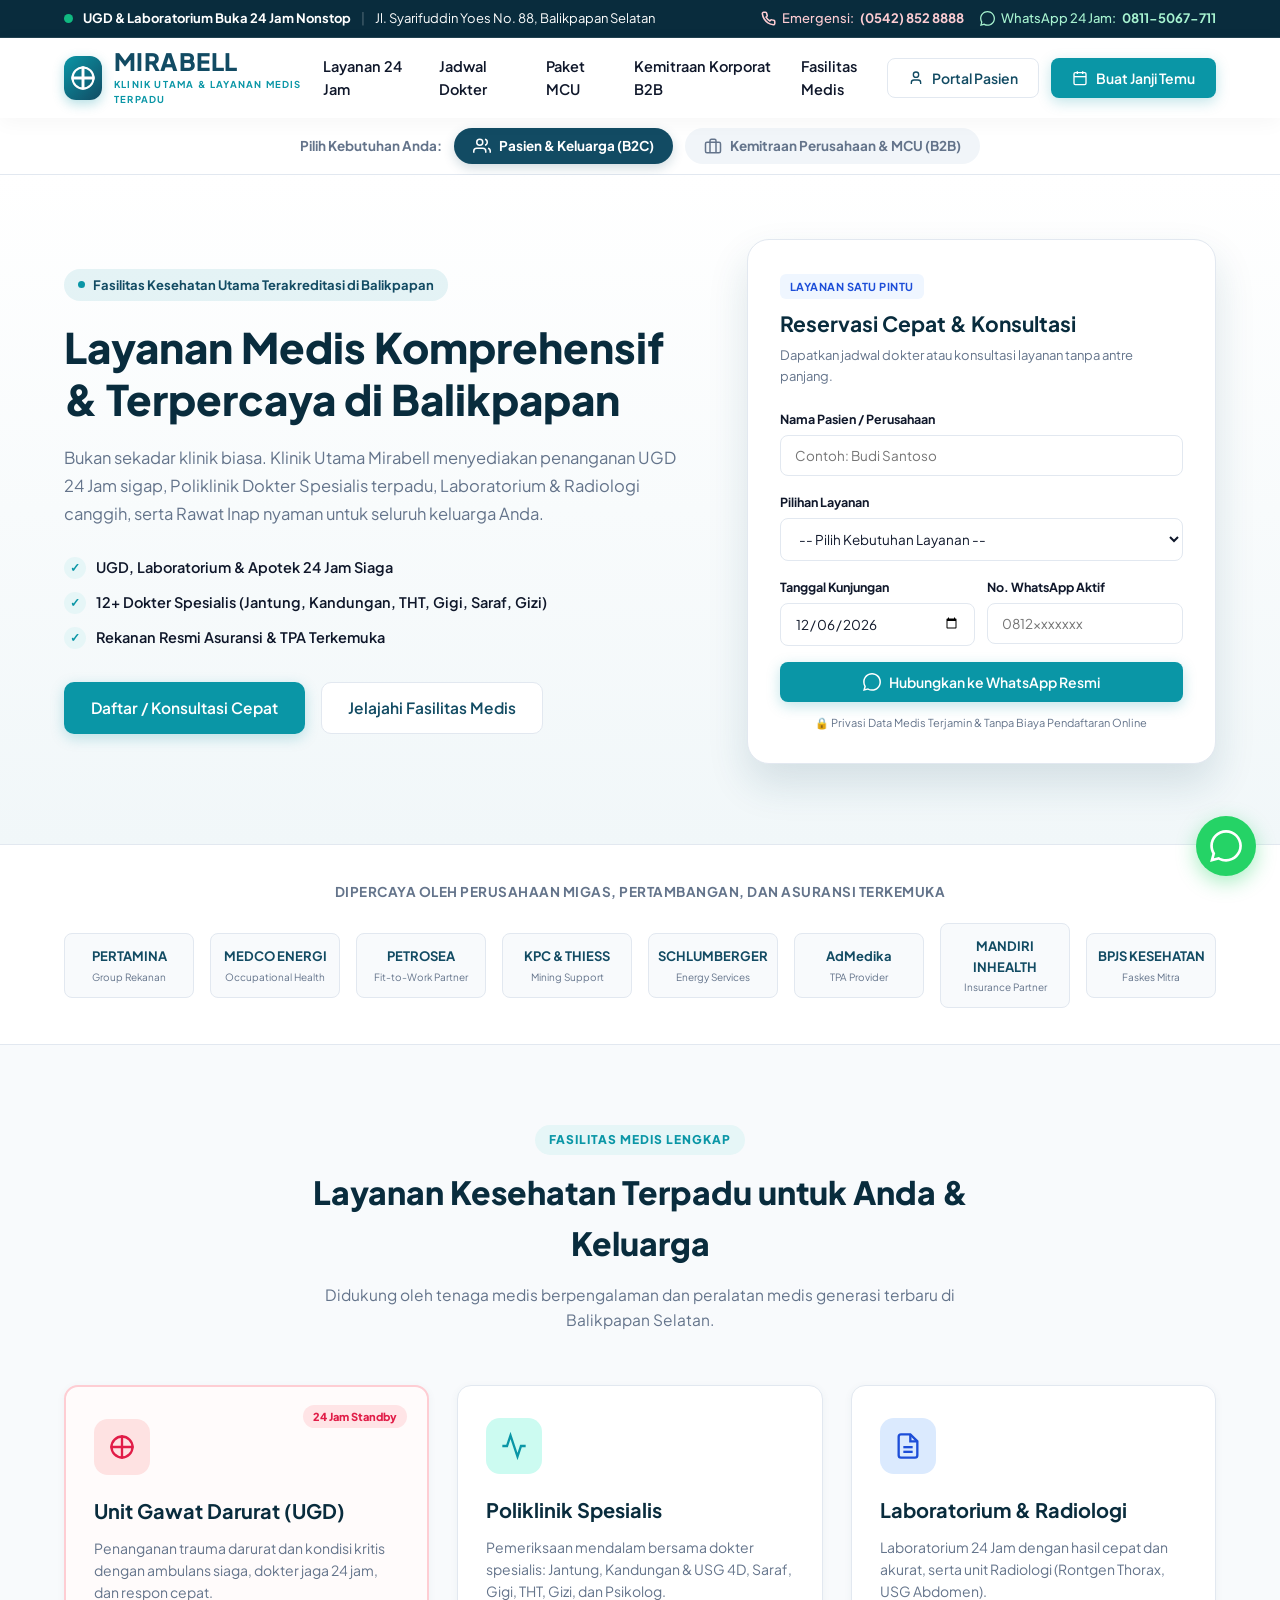
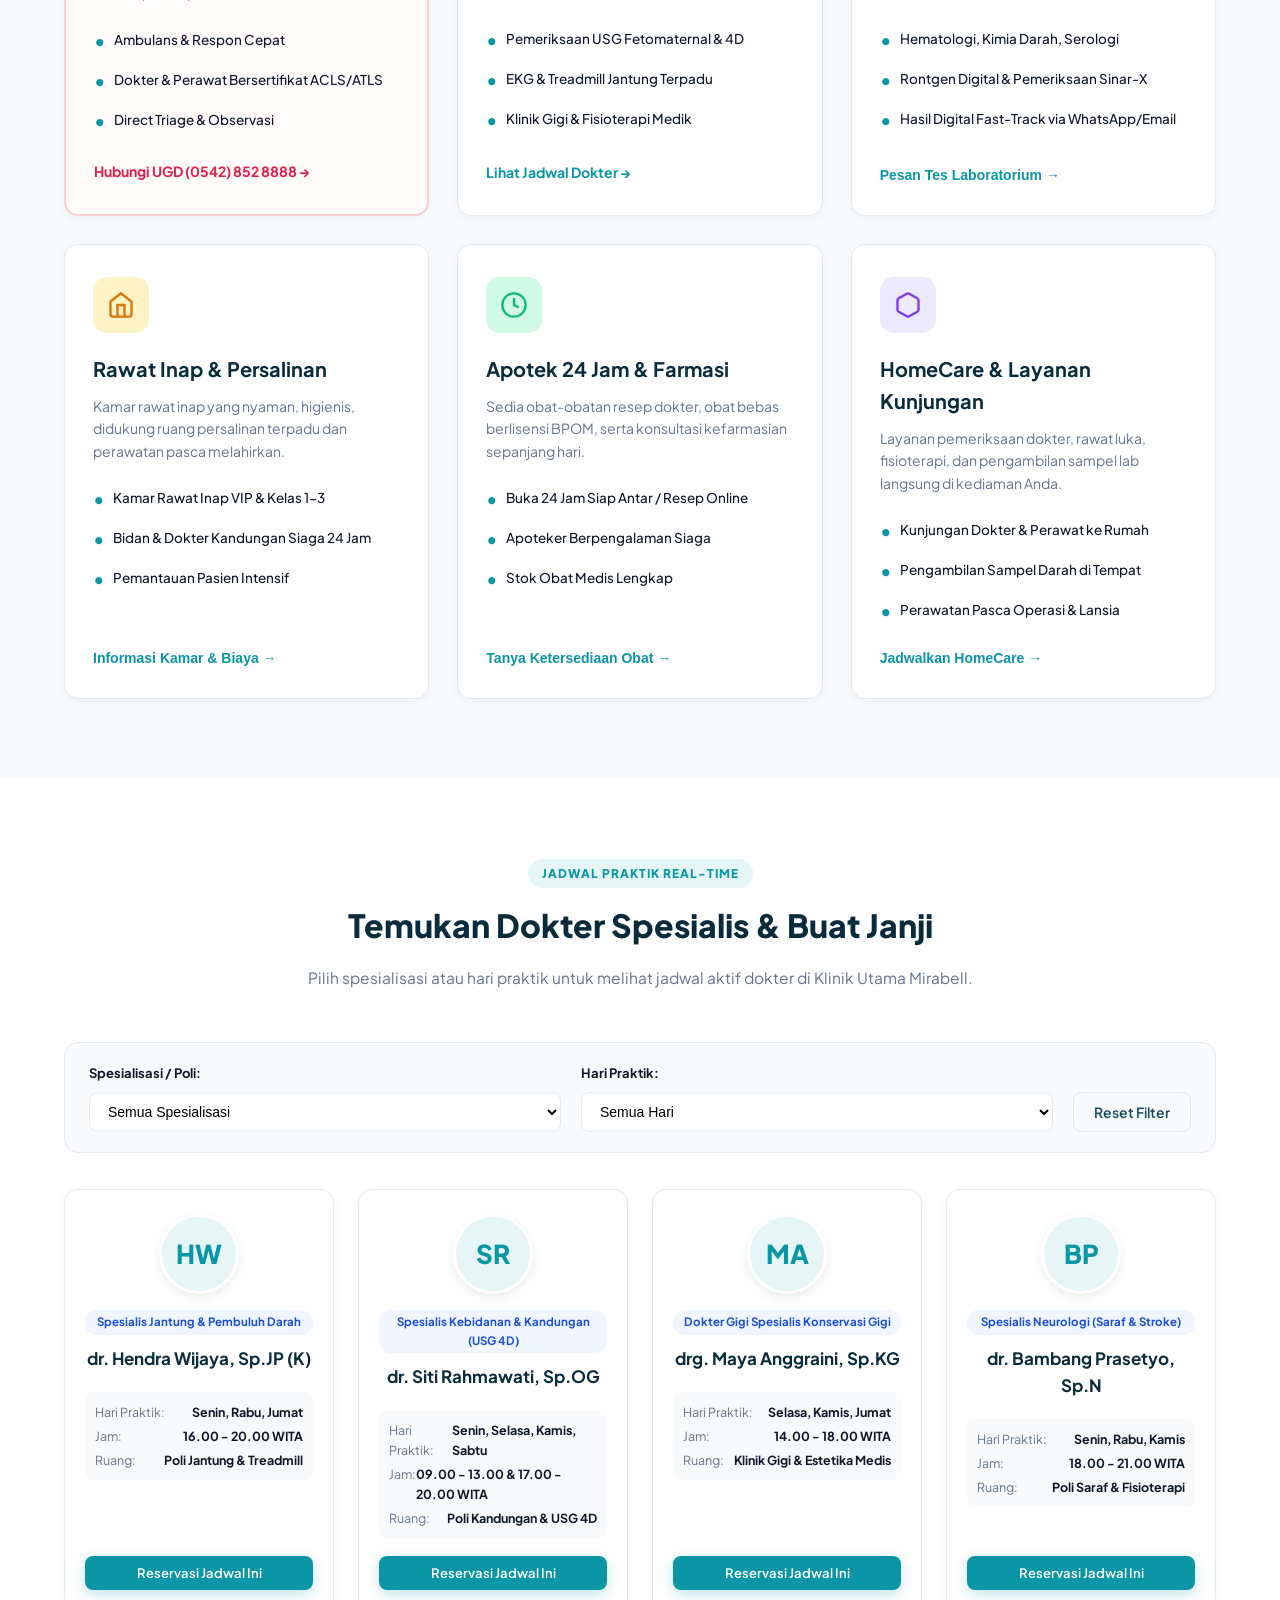
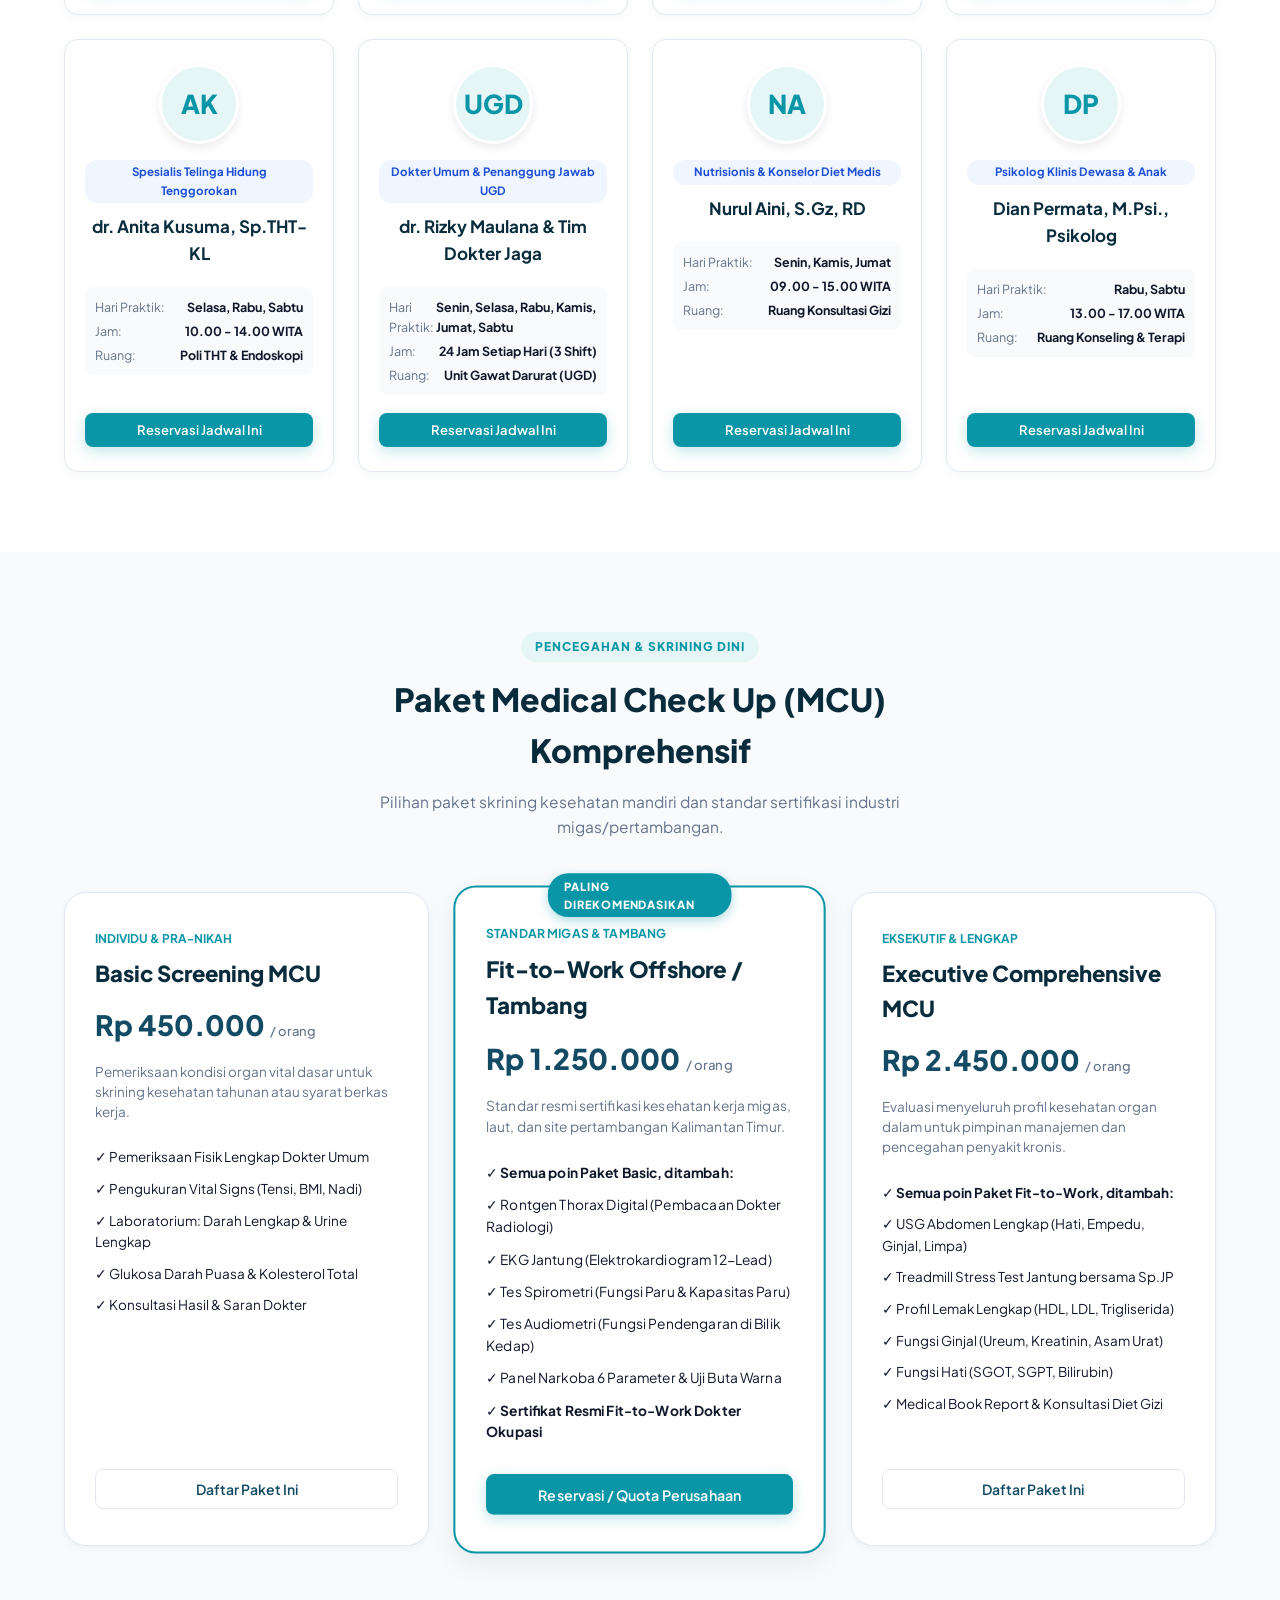
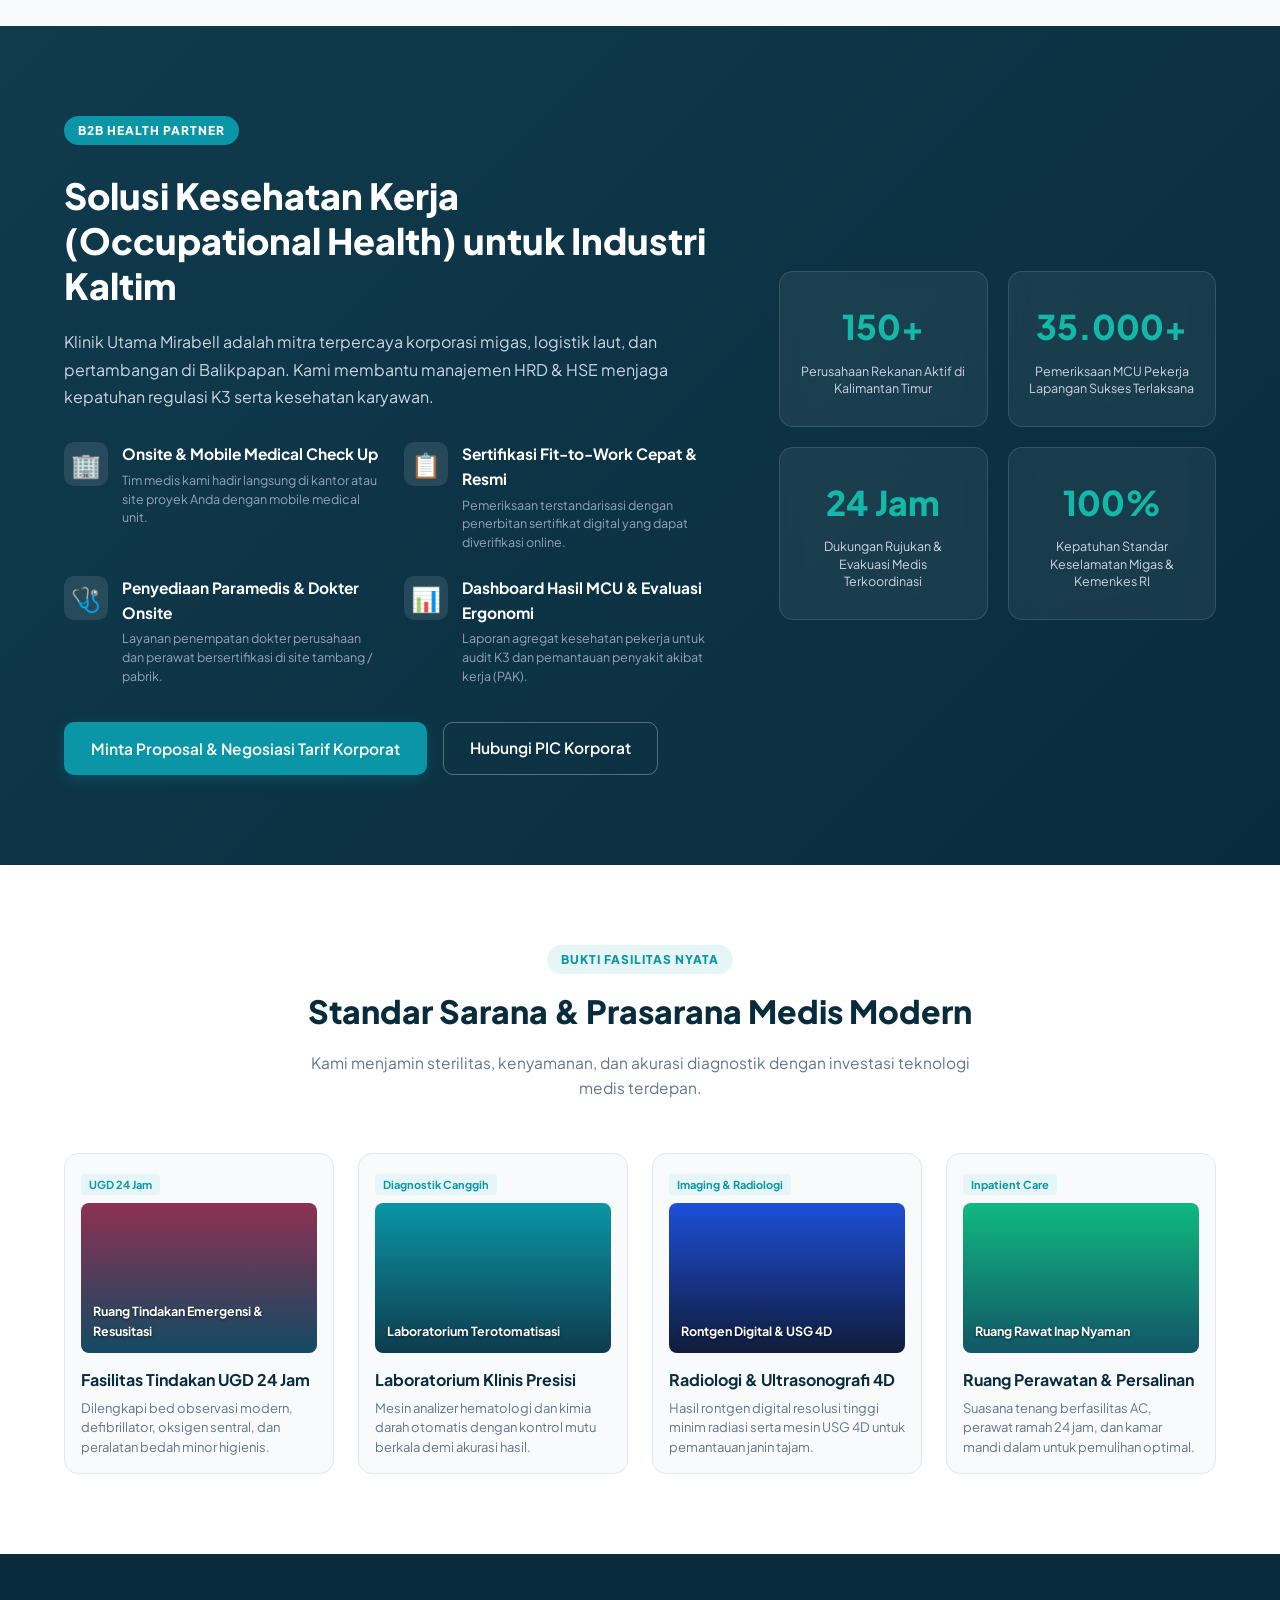
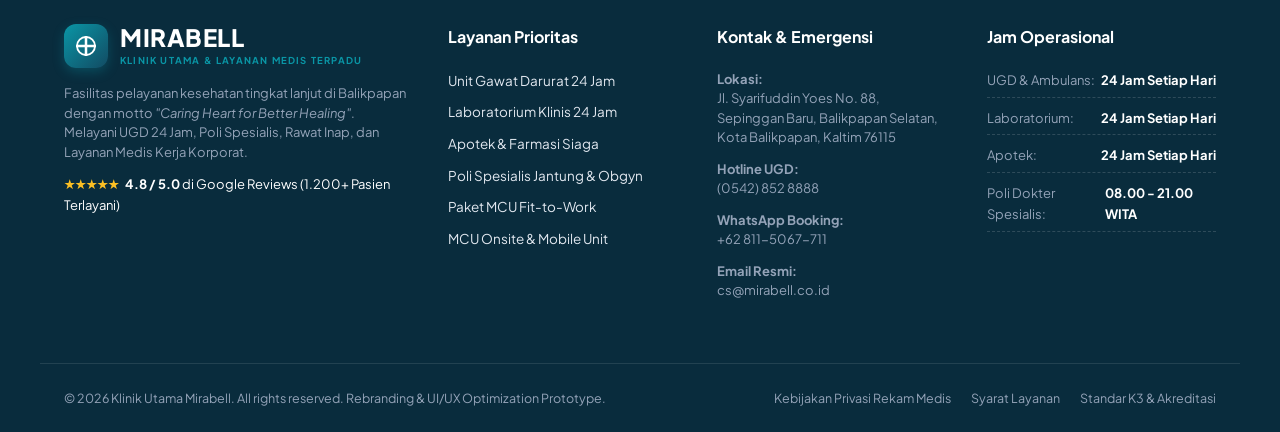
==== index.html @ 6bf467ac "feat: initial release of Klinik Utama Mirabell luxury healthcare rebranding & WordPress Kadence chil" ====
<!DOCTYPE html>
<html lang="id">
<head>
  <meta charset="UTF-8">
  <meta name="viewport" content="width=device-width, initial-scale=1.0">
  <title>Klinik Utama Mirabell | Layanan Medis Terpadu & UGD 24 Jam Balikpapan</title>
  <meta name="description" content="Klinik Utama Mirabell Balikpapan: Layanan medis komprehensif, UGD 24 Jam, Poli Spesialis, Laboratorium, Radiologi, dan Kemitraan MCU Perusahaan Migas & Tambang Kaltim.">
  <meta name="keywords" content="klinik balikpapan, klinik utama mirabell, UGD 24 jam balikpapan, MCU karyawan balikpapan, dokter spesialis balikpapan, fit to work migas tambang">

  <!-- Schema.org Structured Data for Local Medical Clinic SEO -->
  <script type="application/ld+json">
  {
    "@context": "https://schema.org",
    "@type": "MedicalClinic",
    "name": "Klinik Utama Mirabell",
    "image": "https://mirabell.co.id/berkas/logo4.png",
    "telephone": "+625428528888",
    "url": "https://mirabell.co.id",
    "address": {
      "@type": "PostalAddress",
      "streetAddress": "Jl. Syarifuddin Yoes No. 88, Sepinggan Baru",
      "addressLocality": "Balikpapan",
      "addressRegion": "Kalimantan Timur",
      "postalCode": "76115",
      "addressCountry": "ID"
    },
    "geo": {
      "@type": "GeoCoordinates",
      "latitude": "-1.2378",
      "longitude": "116.8942"
    },
    "openingHoursSpecification": {
      "@type": "OpeningHoursSpecification",
      "dayOfWeek": [
        "Monday", "Tuesday", "Wednesday", "Thursday", "Friday", "Saturday", "Sunday"
      ],
      "opens": "00:00",
      "closes": "23:59"
    },
    "medicalSpecialty": [
      "EmergencyMedicalService", "Cardiovascular", "ObstetricsAndGynecology",
      "Dentistry", "OccupationalMedicine", "Radiology", "Pathology"
    ]
  }
  </script>

  <!-- Google Fonts: Plus Jakarta Sans -->
  <link rel="preconnect" href="https://fonts.googleapis.com">
  <link rel="preconnect" href="https://fonts.gstatic.com" crossorigin>
  <link href="https://fonts.googleapis.com/css2?family=Plus+Jakarta+Sans:wght@400;500;600;700;800&display=swap" rel="stylesheet">
  
  <link rel="stylesheet" href="style.css">
</head>
<body>

  <!-- 1. TOP EMERGENCY BAR -->
  <aside class="emergency-bar">
    <div class="container emergency-bar-inner">
      <div class="emergency-left">
        <span class="live-pulse"></span>
        <strong>UGD & Laboratorium Buka 24 Jam Nonstop</strong>
        <span class="divider">|</span>
        <span>Jl. Syarifuddin Yoes No. 88, Balikpapan Selatan</span>
      </div>
      <div class="emergency-right">
        <a href="tel:05428528888" class="emergency-call">
          <svg width="15" height="15" viewBox="0 0 24 24" fill="none" stroke="currentColor" stroke-width="2.5"><path d="M22 16.92v3a2 2 0 0 1-2.18 2 19.79 19.79 0 0 1-8.63-3.07 19.5 19.5 0 0 1-6-6 19.79 19.79 0 0 1-3.07-8.67A2 2 0 0 1 4.11 2h3a2 2 0 0 1 2 1.72 12.84 12.84 0 0 0 .7 2.81 2 2 0 0 1-.45 2.11L8.09 9.91a16 16 0 0 0 6 6l1.27-1.27a2 2 0 0 1 2.11-.45 12.84 12.84 0 0 0 2.81.7A2 2 0 0 1 22 16.92z"/></svg>
          Emergensi: <strong>(0542) 852 8888</strong>
        </a>
        <a href="https://api.whatsapp.com/send?phone=628115067711&text=Halo%20Klinik%20Utama%20Mirabell,%20saya%20membutuhkan%20informasi%20layanan%20darurat/medis." target="_blank" class="emergency-wa">
          <svg width="15" height="15" viewBox="0 0 24 24" fill="currentColor"><path d="M.057 24l1.687-6.163c-1.041-1.804-1.588-3.849-1.587-5.946.003-6.556 5.338-11.891 11.893-11.891 3.181.001 6.167 1.24 8.413 3.488 2.245 2.248 3.481 5.236 3.48 8.414-.003 6.557-5.338 11.892-11.893 11.892-1.99-.001-3.951-.5-5.688-1.448l-6.305 1.654zm6.597-3.807c1.676.995 3.276 1.591 5.392 1.592 5.448 0 9.886-4.434 9.889-9.885.002-5.462-4.415-9.89-9.881-9.892-5.452 0-9.887 4.434-9.889 9.884-.001 2.225.651 3.891 1.746 5.634l-.999 3.648 3.742-.981z"/></svg>
          WhatsApp 24 Jam: <strong>0811-5067-711</strong>
        </a>
      </div>
    </div>
  </aside>

  <!-- 2. MAIN HEADER & NAVBAR -->
  <header class="main-header">
    <div class="container header-inner">
      <a href="#" class="brand-logo">
        <div class="logo-symbol">
          <svg width="28" height="28" viewBox="0 0 24 24" fill="none" stroke="#FFFFFF" stroke-width="2.5"><path d="M12 2v20M2 12h20"/><circle cx="12" cy="12" r="9" stroke="#FFFFFF" stroke-width="1.8"/></svg>
        </div>
        <div class="logo-text">
          <span class="brand-name">MIRABELL</span>
          <span class="brand-category">KLINIK UTAMA & LAYANAN MEDIS TERPADU</span>
        </div>
      </a>

      <nav class="nav-links">
        <a href="#layanan" class="nav-item">Layanan 24 Jam</a>
        <a href="#dokter" class="nav-item">Jadwal Dokter</a>
        <a href="#mcu" class="nav-item">Paket MCU</a>
        <a href="#korporat" class="nav-item">Kemitraan Korporat B2B</a>
        <a href="#fasilitas" class="nav-item">Fasilitas Medis</a>
      </nav>

      <div class="header-cta">
        <button class="btn btn-outline" onclick="openBookingModal('Portal Pasien & Hasil Lab')">
          <svg width="16" height="16" viewBox="0 0 24 24" fill="none" stroke="currentColor" stroke-width="2"><path d="M19 21v-2a4 4 0 0 0-4-4H9a4 4 0 0 0-4 4v2"/><circle cx="12" cy="7" r="4"/></svg>
          Portal Pasien
        </button>
        <button class="btn btn-primary" onclick="openBookingModal('Pendaftaran Janji Temu')">
          <svg width="16" height="16" viewBox="0 0 24 24" fill="none" stroke="currentColor" stroke-width="2"><rect x="3" y="4" width="18" height="18" rx="2" ry="2"/><line x1="16" y1="2" x2="16" y2="6"/><line x1="8" y1="2" x2="8" y2="6"/><line x1="3" y1="10" x2="21" y2="10"/></svg>
          Buat Janji Temu
        </button>
      </div>
    </div>
  </header>

  <!-- 3. DUAL-AUDIENCE SWITCHER BANNER -->
  <div class="audience-toggle-bar">
    <div class="container">
      <div class="toggle-container">
        <span class="toggle-label">Pilih Kebutuhan Anda:</span>
        <button id="btnTabB2C" class="toggle-btn active" onclick="switchAudience('b2c')">
          <svg width="18" height="18" viewBox="0 0 24 24" fill="none" stroke="currentColor" stroke-width="2"><path d="M17 21v-2a4 4 0 0 0-4-4H5a4 4 0 0 0-4 4v2"/><circle cx="9" cy="7" r="4"/><path d="M23 21v-2a4 4 0 0 0-3-3.87"/><path d="M16 3.13a4 4 0 0 1 0 7.75"/></svg>
          Pasien & Keluarga (B2C)
        </button>
        <button id="btnTabB2B" class="toggle-btn" onclick="switchAudience('b2b')">
          <svg width="18" height="18" viewBox="0 0 24 24" fill="none" stroke="currentColor" stroke-width="2"><rect x="2" y="7" width="20" height="14" rx="2" ry="2"/><path d="M16 21V5a2 2 0 0 0-2-2h-4a2 2 0 0 0-2 2v16"/></svg>
          Kemitraan Perusahaan & MCU (B2B)
        </button>
      </div>
    </div>
  </div>

  <!-- 4. HERO SECTION WITH EMBEDDED QUICK WIZARD -->
  <section class="hero-section">
    <div class="container hero-grid">
      
      <!-- Left: Value Proposition -->
      <div class="hero-content">
        <div id="heroBadge" class="hero-badge">
          <span class="badge-dot"></span> Fasilitas Kesehatan Utama Terakreditasi di Balikpapan
        </div>
        
        <h1 id="heroTitle">
          Layanan Medis Komprehensif & Terpercaya di Balikpapan
        </h1>
        
        <p id="heroSubtitle" class="hero-desc">
          Bukan sekadar klinik biasa. Klinik Utama Mirabell menyediakan penanganan UGD 24 Jam sigap, Poliklinik Dokter Spesialis terpadu, Laboratorium & Radiologi canggih, serta Rawat Inap nyaman untuk seluruh keluarga Anda.
        </p>

        <div id="heroKeyPoints" class="hero-key-points">
          <div class="key-point-item">
            <span class="check-icon">✓</span>
            <span>UGD, Laboratorium & Apotek 24 Jam Siaga</span>
          </div>
          <div class="key-point-item">
            <span class="check-icon">✓</span>
            <span>12+ Dokter Spesialis (Jantung, Kandungan, THT, Gigi, Saraf, Gizi)</span>
          </div>
          <div class="key-point-item">
            <span class="check-icon">✓</span>
            <span>Rekanan Resmi Asuransi & TPA Terkemuka</span>
          </div>
        </div>

        <div class="hero-actions">
          <button class="btn btn-primary btn-lg" onclick="openBookingModal('Jadwal Konsultasi Cepat')">
            Daftar / Konsultasi Cepat
          </button>
          <a href="#layanan" class="btn btn-secondary btn-lg">
            Jelajahi Fasilitas Medis
          </a>
        </div>
      </div>

      <!-- Right: Fast Booking & Triage Wizard -->
      <div class="hero-card">
        <div class="card-header">
          <div class="card-tag">Layanan Satu Pintu</div>
          <h3>Reservasi Cepat & Konsultasi</h3>
          <p>Dapatkan jadwal dokter atau konsultasi layanan tanpa antre panjang.</p>
        </div>

        <form id="quickBookingForm" class="card-form" onsubmit="handleQuickBooking(event)">
          <div class="form-group">
            <label>Nama Pasien / Perusahaan</label>
            <input type="text" id="qbName" placeholder="Contoh: Budi Santoso" required>
          </div>

          <div class="form-group">
            <label>Pilihan Layanan</label>
            <select id="qbService" required>
              <option value="">-- Pilih Kebutuhan Layanan --</option>
              <option value="UGD 24 Jam (Darurat Medis)">UGD 24 Jam (Darurat Medis)</option>
              <option value="Konsultasi Dokter Spesialis">Konsultasi Dokter Spesialis</option>
              <option value="Medical Check Up (MCU) Individu">Medical Check Up (MCU) Individu</option>
              <option value="MCU Korporat / Kemitraan Perusahaan">MCU Korporat / Kemitraan Perusahaan (B2B)</option>
              <option value="Laboratorium & Radiologi (USG/Rontgen)">Laboratorium & Radiologi (USG/Rontgen)</option>
              <option value="Rawat Inap / Persalinan">Rawat Inap / Persalinan</option>
            </select>
          </div>

          <div class="form-row">
            <div class="form-group">
              <label>Tanggal Kunjungan</label>
              <input type="date" id="qbDate" required>
            </div>
            <div class="form-group">
              <label>No. WhatsApp Aktif</label>
              <input type="tel" id="qbPhone" placeholder="0812xxxxxxx" required>
            </div>
          </div>

          <button type="submit" class="btn btn-primary btn-block">
            <svg width="18" height="18" viewBox="0 0 24 24" fill="currentColor"><path d="M.057 24l1.687-6.163c-1.041-1.804-1.588-3.849-1.587-5.946.003-6.556 5.338-11.891 11.893-11.891 3.181.001 6.167 1.24 8.413 3.488 2.245 2.248 3.481 5.236 3.48 8.414-.003 6.557-5.338 11.892-11.893 11.892-1.99-.001-3.951-.5-5.688-1.448l-6.305 1.654zm6.597-3.807c1.676.995 3.276 1.591 5.392 1.592 5.448 0 9.886-4.434 9.889-9.885.002-5.462-4.415-9.89-9.881-9.892-5.452 0-9.887 4.434-9.889 9.884-.001 2.225.651 3.891 1.746 5.634l-.999 3.648 3.742-.981z"/></svg>
            Hubungkan ke WhatsApp Resmi
          </button>
          <span class="guarantee-text">🔒 Privasi Data Medis Terjamin & Tanpa Biaya Pendaftaran Online</span>
        </form>
      </div>

    </div>
  </section>

  <!-- 5. SOCIAL PROOF & PARTNERSHIP BADGES -->
  <section class="trust-bar-section">
    <div class="container">
      <div class="trust-header">
        <p class="trust-subtitle">Dipercaya oleh Perusahaan Migas, Pertambangan, dan Asuransi Terkemuka</p>
      </div>
      <div class="partner-grid">
        <div class="partner-card"><strong>PERTAMINA</strong><span>Group Rekanan</span></div>
        <div class="partner-card"><strong>MEDCO ENERGI</strong><span>Occupational Health</span></div>
        <div class="partner-card"><strong>PETROSEA</strong><span>Fit-to-Work Partner</span></div>
        <div class="partner-card"><strong>KPC & THIESS</strong><span>Mining Support</span></div>
        <div class="partner-card"><strong>SCHLUMBERGER</strong><span>Energy Services</span></div>
        <div class="partner-card"><strong>AdMedika</strong><span>TPA Provider</span></div>
        <div class="partner-card"><strong>MANDIRI INHEALTH</strong><span>Insurance Partner</span></div>
        <div class="partner-card"><strong>BPJS KESEHATAN</strong><span>Faskes Mitra</span></div>
      </div>
    </div>
  </section>

  <!-- 6. LAYANAN MEDIS UNGGULAN (24 JAM & SPESIALIS) -->
  <section id="layanan" class="services-section">
    <div class="container">
      <div class="section-title-wrap">
        <div class="section-tag">Fasilitas Medis Lengkap</div>
        <h2>Layanan Kesehatan Terpadu untuk Anda & Keluarga</h2>
        <p>Didukung oleh tenaga medis berpengalaman dan peralatan medis generasi terbaru di Balikpapan Selatan.</p>
      </div>

      <div class="services-grid">
        <!-- Service 1 -->
        <div class="service-card highlight-card">
          <div class="service-badge-top">24 Jam Standby</div>
          <div class="service-icon red-icon">
            <svg width="28" height="28" viewBox="0 0 24 24" fill="none" stroke="currentColor" stroke-width="2"><path d="M12 2v20M2 12h20"/><circle cx="12" cy="12" r="9"/></svg>
          </div>
          <h3>Unit Gawat Darurat (UGD)</h3>
          <p>Penanganan trauma darurat dan kondisi kritis dengan ambulans siaga, dokter jaga 24 jam, dan respon cepat.</p>
          <ul class="card-features">
            <li>Ambulans & Respon Cepat</li>
            <li>Dokter & Perawat Bersertifikat ACLS/ATLS</li>
            <li>Direct Triage & Observasi</li>
          </ul>
          <a href="tel:05428528888" class="card-link emergency-link">Hubungi UGD (0542) 852 8888 →</a>
        </div>

        <!-- Service 2 -->
        <div class="service-card">
          <div class="service-icon teal-icon">
            <svg width="28" height="28" viewBox="0 0 24 24" fill="none" stroke="currentColor" stroke-width="2"><path d="M22 12h-4l-3 9L9 3l-3 9H2"/></svg>
          </div>
          <h3>Poliklinik Spesialis</h3>
          <p>Pemeriksaan mendalam bersama dokter spesialis: Jantung, Kandungan & USG 4D, Saraf, Gigi, THT, Gizi, dan Psikolog.</p>
          <ul class="card-features">
            <li>Pemeriksaan USG Fetomaternal & 4D</li>
            <li>EKG & Treadmill Jantung Terpadu</li>
            <li>Klinik Gigi & Fisioterapi Medik</li>
          </ul>
          <a href="#dokter" class="card-link">Lihat Jadwal Dokter →</a>
        </div>

        <!-- Service 3 -->
        <div class="service-card">
          <div class="service-icon blue-icon">
            <svg width="28" height="28" viewBox="0 0 24 24" fill="none" stroke="currentColor" stroke-width="2"><path d="M14 2H6a2 2 0 0 0-2 2v16a2 2 0 0 0 2 2h12a2 2 0 0 0 2-2V8z"/><polyline points="14 2 14 8 20 8"/><line x1="16" y1="13" x2="8" y2="13"/><line x1="16" y1="17" x2="8" y2="17"/></svg>
          </div>
          <h3>Laboratorium & Radiologi</h3>
          <p>Laboratorium 24 Jam dengan hasil cepat dan akurat, serta unit Radiologi (Rontgen Thorax, USG Abdomen).</p>
          <ul class="card-features">
            <li>Hematologi, Kimia Darah, Serologi</li>
            <li>Rontgen Digital & Pemeriksaan Sinar-X</li>
            <li>Hasil Digital Fast-Track via WhatsApp/Email</li>
          </ul>
          <button class="card-link" onclick="openBookingModal('Pemeriksaan Laboratorium')">Pesan Tes Laboratorium →</button>
        </div>

        <!-- Service 4 -->
        <div class="service-card">
          <div class="service-icon amber-icon">
            <svg width="28" height="28" viewBox="0 0 24 24" fill="none" stroke="currentColor" stroke-width="2"><path d="M3 9l9-7 9 7v11a2 2 0 0 1-2 2H5a2 2 0 0 1-2-2z"/><polyline points="9 22 9 12 15 12 15 22"/></svg>
          </div>
          <h3>Rawat Inap & Persalinan</h3>
          <p>Kamar rawat inap yang nyaman, higienis, didukung ruang persalinan terpadu dan perawatan pasca melahirkan.</p>
          <ul class="card-features">
            <li>Kamar Rawat Inap VIP & Kelas 1-3</li>
            <li>Bidan & Dokter Kandungan Siaga 24 Jam</li>
            <li>Pemantauan Pasien Intensif</li>
          </ul>
          <button class="card-link" onclick="openBookingModal('Informasi Rawat Inap/Persalinan')">Informasi Kamar & Biaya →</button>
        </div>

        <!-- Service 5 -->
        <div class="service-card">
          <div class="service-icon green-icon">
            <svg width="28" height="28" viewBox="0 0 24 24" fill="none" stroke="currentColor" stroke-width="2"><circle cx="12" cy="12" r="10"/><polyline points="12 6 12 12 16 14"/></svg>
          </div>
          <h3>Apotek 24 Jam & Farmasi</h3>
          <p>Sedia obat-obatan resep dokter, obat bebas berlisensi BPOM, serta konsultasi kefarmasian sepanjang hari.</p>
          <ul class="card-features">
            <li>Buka 24 Jam Siap Antar / Resep Online</li>
            <li>Apoteker Berpengalaman Siaga</li>
            <li>Stok Obat Medis Lengkap</li>
          </ul>
          <button class="card-link" onclick="openBookingModal('Konsultasi Apotek/Obat')">Tanya Ketersediaan Obat →</button>
        </div>

        <!-- Service 6 -->
        <div class="service-card">
          <div class="service-icon purple-icon">
            <svg width="28" height="28" viewBox="0 0 24 24" fill="none" stroke="currentColor" stroke-width="2"><path d="M21 16V8a2 2 0 0 0-1-1.73l-7-4a2 2 0 0 0-2 0l-7 4A2 2 0 0 0 3 8v8a2 2 0 0 0 1 1.73l7 4a2 2 0 0 0 2 0l7-4A2 2 0 0 0 21 16z"/></svg>
          </div>
          <h3>HomeCare & Layanan Kunjungan</h3>
          <p>Layanan pemeriksaan dokter, rawat luka, fisioterapi, dan pengambilan sampel lab langsung di kediaman Anda.</p>
          <ul class="card-features">
            <li>Kunjungan Dokter & Perawat ke Rumah</li>
            <li>Pengambilan Sampel Darah di Tempat</li>
            <li>Perawatan Pasca Operasi & Lansia</li>
          </ul>
          <button class="card-link" onclick="openBookingModal('Permintaan HomeCare')">Jadwalkan HomeCare →</button>
        </div>
      </div>
    </div>
  </section>

  <!-- 7. INTERACTIVE DOCTOR SCHEDULE FINDER -->
  <section id="dokter" class="doctor-finder-section">
    <div class="container">
      <div class="section-title-wrap">
        <div class="section-tag">Jadwal Praktik Real-Time</div>
        <h2>Temukan Dokter Spesialis & Buat Janji</h2>
        <p>Pilih spesialisasi atau hari praktik untuk melihat jadwal aktif dokter di Klinik Utama Mirabell.</p>
      </div>

      <!-- Filters -->
      <div class="finder-filter-box">
        <div class="filter-group">
          <label>Spesialisasi / Poli:</label>
          <select id="filterSpecialty" onchange="applyDoctorFilter()">
            <option value="ALL">Semua Spesialisasi</option>
            <option value="Kandungan">Spesialis Kebidanan & Kandungan (Sp.OG)</option>
            <option value="Jantung">Spesialis Jantung & Pembuluh Darah (Sp.JP)</option>
            <option value="Gigi">Dokter Gigi & Konservasi Gigi</option>
            <option value="Saraf">Spesialis Saraf (Neurologi)</option>
            <option value="THT">Spesialis THT-KL</option>
            <option value="Umum">Dokter Umum (Siaga 24 Jam)</option>
            <option value="Gizi">Konsultasi Gizi Klinis</option>
            <option value="Psikolog">Psikolog Klinis</option>
          </select>
        </div>

        <div class="filter-group">
          <label>Hari Praktik:</label>
          <select id="filterDay" onchange="applyDoctorFilter()">
            <option value="ALL">Semua Hari</option>
            <option value="Senin">Senin</option>
            <option value="Selasa">Selasa</option>
            <option value="Rabu">Rabu</option>
            <option value="Kamis">Kamis</option>
            <option value="Jumat">Jumat</option>
            <option value="Sabtu">Sabtu</option>
          </select>
        </div>

        <div class="filter-group reset-group">
          <button class="btn btn-outline" onclick="resetDoctorFilter()">Reset Filter</button>
        </div>
      </div>

      <!-- Doctor Cards Container -->
      <div id="doctorCardsList" class="doctor-cards-grid">
        <!-- Rendered by JavaScript -->
      </div>
    </div>
  </section>

  <!-- 8. PAKET MEDICAL CHECK UP (MCU) & COMPARATOR -->
  <section id="mcu" class="mcu-section">
    <div class="container">
      <div class="section-title-wrap">
        <div class="section-tag">Pencegahan & Skrining Dini</div>
        <h2>Paket Medical Check Up (MCU) Komprehensif</h2>
        <p>Pilihan paket skrining kesehatan mandiri dan standar sertifikasi industri migas/pertambangan.</p>
      </div>

      <div class="mcu-pricing-grid">
        <!-- Package 1 -->
        <div class="mcu-card">
          <div class="mcu-badge">Individu & Pra-Nikah</div>
          <h3>Basic Screening MCU</h3>
          <div class="mcu-price">Rp 450.000 <span class="period">/ orang</span></div>
          <p class="mcu-desc">Pemeriksaan kondisi organ vital dasar untuk skrining kesehatan tahunan atau syarat berkas kerja.</p>
          <ul class="mcu-items">
            <li>✓ Pemeriksaan Fisik Lengkap Dokter Umum</li>
            <li>✓ Pengukuran Vital Signs (Tensi, BMI, Nadi)</li>
            <li>✓ Laboratorium: Darah Lengkap & Urine Lengkap</li>
            <li>✓ Glukosa Darah Puasa & Kolesterol Total</li>
            <li>✓ Konsultasi Hasil & Saran Dokter</li>
          </ul>
          <button class="btn btn-outline btn-block" onclick="openBookingModal('MCU Basic Screening')">Daftar Paket Ini</button>
        </div>

        <!-- Package 2: Most Popular B2B -->
        <div class="mcu-card featured-mcu">
          <div class="popular-ribbon">Paling Direkomendasikan</div>
          <div class="mcu-badge">Standar Migas & Tambang</div>
          <h3>Fit-to-Work Offshore / Tambang</h3>
          <div class="mcu-price">Rp 1.250.000 <span class="period">/ orang</span></div>
          <p class="mcu-desc">Standar resmi sertifikasi kesehatan kerja migas, laut, dan site pertambangan Kalimantan Timur.</p>
          <ul class="mcu-items">
            <li>✓ <strong>Semua poin Paket Basic, ditambah:</strong></li>
            <li>✓ Rontgen Thorax Digital (Pembacaan Dokter Radiologi)</li>
            <li>✓ EKG Jantung (Elektrokardiogram 12-Lead)</li>
            <li>✓ Tes Spirometri (Fungsi Paru & Kapasitas Paru)</li>
            <li>✓ Tes Audiometri (Fungsi Pendengaran di Bilik Kedap)</li>
            <li>✓ Panel Narkoba 6 Parameter & Uji Buta Warna</li>
            <li>✓ <strong>Sertifikat Resmi Fit-to-Work Dokter Okupasi</strong></li>
          </ul>
          <button class="btn btn-primary btn-block" onclick="openBookingModal('MCU Fit-to-Work Offshore/Tambang')">Reservasi / Quota Perusahaan</button>
        </div>

        <!-- Package 3 -->
        <div class="mcu-card">
          <div class="mcu-badge">Eksekutif & Lengkap</div>
          <h3>Executive Comprehensive MCU</h3>
          <div class="mcu-price">Rp 2.450.000 <span class="period">/ orang</span></div>
          <p class="mcu-desc">Evaluasi menyeluruh profil kesehatan organ dalam untuk pimpinan manajemen dan pencegahan penyakit kronis.</p>
          <ul class="mcu-items">
            <li>✓ <strong>Semua poin Paket Fit-to-Work, ditambah:</strong></li>
            <li>✓ USG Abdomen Lengkap (Hati, Empedu, Ginjal, Limpa)</li>
            <li>✓ Treadmill Stress Test Jantung bersama Sp.JP</li>
            <li>✓ Profil Lemak Lengkap (HDL, LDL, Trigliserida)</li>
            <li>✓ Fungsi Ginjal (Ureum, Kreatinin, Asam Urat)</li>
            <li>✓ Fungsi Hati (SGOT, SGPT, Bilirubin)</li>
            <li>✓ Medical Book Report & Konsultasi Diet Gizi</li>
          </ul>
          <button class="btn btn-outline btn-block" onclick="openBookingModal('MCU Executive Comprehensive')">Daftar Paket Ini</button>
        </div>
      </div>
    </div>
  </section>

  <!-- 9. SECTION B2B CORPORATE OCCUPATIONAL HEALTH -->
  <section id="korporat" class="corporate-section">
    <div class="container corporate-grid">
      <div class="corporate-text">
        <div class="section-tag" style="background:#0A96A6; color:white;">B2B Health Partner</div>
        <h2>Solusi Kesehatan Kerja (Occupational Health) untuk Industri Kaltim</h2>
        <p>
          Klinik Utama Mirabell adalah mitra terpercaya korporasi migas, logistik laut, dan pertambangan di Balikpapan. Kami membantu manajemen HRD & HSE menjaga kepatuhan regulasi K3 serta kesehatan karyawan.
        </p>

        <div class="b2b-features-list">
          <div class="b2b-feat-item">
            <div class="b2b-icon">🏢</div>
            <div>
              <h4>Onsite & Mobile Medical Check Up</h4>
              <p>Tim medis kami hadir langsung di kantor atau site proyek Anda dengan mobile medical unit.</p>
            </div>
          </div>

          <div class="b2b-feat-item">
            <div class="b2b-icon">📋</div>
            <div>
              <h4>Sertifikasi Fit-to-Work Cepat & Resmi</h4>
              <p>Pemeriksaan terstandarisasi dengan penerbitan sertifikat digital yang dapat diverifikasi online.</p>
            </div>
          </div>

          <div class="b2b-feat-item">
            <div class="b2b-icon">🩺</div>
            <div>
              <h4>Penyediaan Paramedis & Dokter Onsite</h4>
              <p>Layanan penempatan dokter perusahaan dan perawat bersertifikasi di site tambang / pabrik.</p>
            </div>
          </div>

          <div class="b2b-feat-item">
            <div class="b2b-icon">📊</div>
            <div>
              <h4>Dashboard Hasil MCU & Evaluasi Ergonomi</h4>
              <p>Laporan agregat kesehatan pekerja untuk audit K3 dan pemantauan penyakit akibat kerja (PAK).</p>
            </div>
          </div>
        </div>

        <div class="corporate-cta-box">
          <button class="btn btn-primary btn-lg" onclick="openBookingModal('Penawaran MCU Korporat')">
            Minta Proposal & Negosiasi Tarif Korporat
          </button>
          <a href="https://api.whatsapp.com/send?phone=628115067711&text=Halo%20PIC%20B2B%20Klinik%20Utama%20Mirabell,%20kami%20ingin%20berdiskusi%20kemitraan%20MCU%20karyawan." target="_blank" class="btn btn-outline btn-lg">
            Hubungi PIC Korporat
          </a>
        </div>
      </div>

      <div class="corporate-visual">
        <div class="stats-card">
          <div class="stat-number">150+</div>
          <div class="stat-label">Perusahaan Rekanan Aktif di Kalimantan Timur</div>
        </div>
        <div class="stats-card">
          <div class="stat-number">35.000+</div>
          <div class="stat-label">Pemeriksaan MCU Pekerja Lapangan Sukses Terlaksana</div>
        </div>
        <div class="stats-card">
          <div class="stat-number">24 Jam</div>
          <div class="stat-label">Dukungan Rujukan & Evakuasi Medis Terkoordinasi</div>
        </div>
        <div class="stats-card">
          <div class="stat-number">100%</div>
          <div class="stat-label">Kepatuhan Standar Keselamatan Migas & Kemenkes RI</div>
        </div>
      </div>
    </div>
  </section>

  <!-- 10. REAL FACILITY SHOWCASE -->
  <section id="fasilitas" class="facility-section">
    <div class="container">
      <div class="section-title-wrap">
        <div class="section-tag">Bukti Fasilitas Nyata</div>
        <h2>Standar Sarana & Prasarana Medis Modern</h2>
        <p>Kami menjamin sterilitas, kenyamanan, dan akurasi diagnostik dengan investasi teknologi medis terdepan.</p>
      </div>

      <div class="facility-grid">
        <div class="facility-card">
          <div class="facility-tag">UGD 24 Jam</div>
          <div class="facility-img-placeholder ugd-bg">
            <span class="facility-label">Ruang Tindakan Emergensi & Resusitasi</span>
          </div>
          <h4>Fasilitas Tindakan UGD 24 Jam</h4>
          <p>Dilengkapi bed observasi modern, defibrillator, oksigen sentral, dan peralatan bedah minor higienis.</p>
        </div>

        <div class="facility-card">
          <div class="facility-tag">Diagnostik Canggih</div>
          <div class="facility-img-placeholder lab-bg">
            <span class="facility-label">Laboratorium Terotomatisasi</span>
          </div>
          <h4>Laboratorium Klinis Presisi</h4>
          <p>Mesin analizer hematologi dan kimia darah otomatis dengan kontrol mutu berkala demi akurasi hasil.</p>
        </div>

        <div class="facility-card">
          <div class="facility-tag">Imaging & Radiologi</div>
          <div class="facility-img-placeholder xra-bg">
            <span class="facility-label">Rontgen Digital & USG 4D</span>
          </div>
          <h4>Radiologi & Ultrasonografi 4D</h4>
          <p>Hasil rontgen digital resolusi tinggi minim radiasi serta mesin USG 4D untuk pemantauan janin tajam.</p>
        </div>

        <div class="facility-card">
          <div class="facility-tag">Inpatient Care</div>
          <div class="facility-img-placeholder room-bg">
            <span class="facility-label">Ruang Rawat Inap Nyaman</span>
          </div>
          <h4>Ruang Perawatan & Persalinan</h4>
          <p>Suasana tenang berfasilitas AC, perawat ramah 24 jam, dan kamar mandi dalam untuk pemulihan optimal.</p>
        </div>
      </div>
    </div>
  </section>

  <!-- 11. FOOTER & LOCAL SEO MAP -->
  <footer class="main-footer">
    <div class="container footer-grid">
      <div class="footer-col about-col">
        <div class="brand-logo footer-logo">
          <div class="logo-symbol">
            <svg width="24" height="24" viewBox="0 0 24 24" fill="none" stroke="#FFFFFF" stroke-width="2.5"><path d="M12 2v20M2 12h20"/><circle cx="12" cy="12" r="9" stroke="#FFFFFF" stroke-width="1.8"/></svg>
          </div>
          <div class="logo-text">
            <span class="brand-name">MIRABELL</span>
            <span class="brand-category">KLINIK UTAMA & LAYANAN MEDIS TERPADU</span>
          </div>
        </div>
        <p class="footer-desc">
          Fasilitas pelayanan kesehatan tingkat lanjut di Balikpapan dengan motto <em>"Caring Heart for Better Healing"</em>. Melayani UGD 24 Jam, Poli Spesialis, Rawat Inap, dan Layanan Medis Kerja Korporat.
        </p>
        <div class="footer-rating">
          <span class="stars">★★★★★</span>
          <strong>4.8 / 5.0</strong> di Google Reviews (1.200+ Pasien Terlayani)
        </div>
      </div>

      <div class="footer-col">
        <h4>Layanan Prioritas</h4>
        <ul class="footer-links">
          <li><a href="#layanan">Unit Gawat Darurat 24 Jam</a></li>
          <li><a href="#layanan">Laboratorium Klinis 24 Jam</a></li>
          <li><a href="#layanan">Apotek & Farmasi Siaga</a></li>
          <li><a href="#dokter">Poli Spesialis Jantung & Obgyn</a></li>
          <li><a href="#mcu">Paket MCU Fit-to-Work</a></li>
          <li><a href="#korporat">MCU Onsite & Mobile Unit</a></li>
        </ul>
      </div>

      <div class="footer-col">
        <h4>Kontak & Emergensi</h4>
        <p><strong>Lokasi:</strong><br>Jl. Syarifuddin Yoes No. 88, Sepinggan Baru, Balikpapan Selatan, Kota Balikpapan, Kaltim 76115</p>
        <p><strong>Hotline UGD:</strong><br><a href="tel:05428528888" class="text-white font-bold">(0542) 852 8888</a></p>
        <p><strong>WhatsApp Booking:</strong><br><a href="https://api.whatsapp.com/send?phone=628115067711" target="_blank" class="text-white font-bold">+62 811-5067-711</a></p>
        <p><strong>Email Resmi:</strong><br>cs@mirabell.co.id</p>
      </div>

      <div class="footer-col">
        <h4>Jam Operasional</h4>
        <div class="ops-box">
          <div class="ops-row">
            <span>UGD & Ambulans:</span>
            <strong>24 Jam Setiap Hari</strong>
          </div>
          <div class="ops-row">
            <span>Laboratorium:</span>
            <strong>24 Jam Setiap Hari</strong>
          </div>
          <div class="ops-row">
            <span>Apotek:</span>
            <strong>24 Jam Setiap Hari</strong>
          </div>
          <div class="ops-row">
            <span>Poli Dokter Spesialis:</span>
            <strong>08.00 - 21.00 WITA</strong>
          </div>
        </div>
      </div>
    </div>

    <div class="footer-bottom">
      <div class="container footer-bottom-inner">
        <p>© 2026 Klinik Utama Mirabell. All rights reserved. Rebranding & UI/UX Optimization Prototype.</p>
        <div class="footer-bottom-links">
          <a href="#">Kebijakan Privasi Rekam Medis</a>
          <a href="#">Syarat Layanan</a>
          <a href="#">Standar K3 & Akreditasi</a>
        </div>
      </div>
    </div>
  </footer>

  <!-- 12. FLOATING WHATSAPP BUTTON (ALWAYS ACCESSIBLE) -->
  <a href="https://api.whatsapp.com/send?phone=628115067711&text=Halo%20Klinik%20Utama%20Mirabell,%20saya%20ingin%20bertanya%20mengenai%20layanan%20kesehatan." target="_blank" class="floating-wa-btn" title="Chat WhatsApp Klinik 24 Jam">
    <svg width="32" height="32" viewBox="0 0 24 24" fill="#FFFFFF"><path d="M.057 24l1.687-6.163c-1.041-1.804-1.588-3.849-1.587-5.946.003-6.556 5.338-11.891 11.893-11.891 3.181.001 6.167 1.24 8.413 3.488 2.245 2.248 3.481 5.236 3.48 8.414-.003 6.557-5.338 11.892-11.893 11.892-1.99-.001-3.951-.5-5.688-1.448l-6.305 1.654zm6.597-3.807c1.676.995 3.276 1.591 5.392 1.592 5.448 0 9.886-4.434 9.889-9.885.002-5.462-4.415-9.89-9.881-9.892-5.452 0-9.887 4.434-9.889 9.884-.001 2.225.651 3.891 1.746 5.634l-.999 3.648 3.742-.981z"/></svg>
    <span class="floating-tooltip">Butuh bantuan? Chat kami 24 Jam</span>
  </a>

  <!-- 13. MODAL 1-PINTU BOOKING JADWAL / LAYANAN -->
  <div id="bookingModal" class="modal-backdrop">
    <div class="modal-dialog">
      <div class="modal-header">
        <div>
          <h3 id="modalTitle">Formulir Pendaftaran & Janji Temu</h3>
          <p id="modalSubtitle">Layanan Satu Pintu Klinik Utama Mirabell</p>
        </div>
        <button class="modal-close" onclick="closeBookingModal()">✕</button>
      </div>

      <form id="modalBookingForm" onsubmit="handleModalSubmit(event)">
        <div class="form-group">
          <label>Nama Pasien / Nama Instansi</label>
          <input type="text" id="mbName" placeholder="Masukkan nama lengkap" required>
        </div>

        <div class="form-group">
          <label>Nomor WhatsApp Pasien</label>
          <input type="tel" id="mbPhone" placeholder="08xxxxxxxxxx" required>
        </div>

        <div class="form-row">
          <div class="form-group">
            <label>Layanan yang Diperlukan</label>
            <select id="mbService" required>
              <option value="Konsultasi Dokter Spesialis">Konsultasi Dokter Spesialis</option>
              <option value="UGD 24 Jam (Darurat)">UGD 24 Jam (Darurat)</option>
              <option value="Medical Check Up (MCU)">Medical Check Up (MCU)</option>
              <option value="Pemeriksaan Laboratorium">Pemeriksaan Laboratorium</option>
              <option value="Radiologi / Rontgen / USG">Radiologi / Rontgen / USG</option>
              <option value="Rawat Inap / Persalinan">Rawat Inap / Persalinan</option>
              <option value="Fisioterapi & Konsultasi Gizi">Fisioterapi & Konsultasi Gizi</option>
              <option value="HomeCare Medis">HomeCare Medis</option>
            </select>
          </div>

          <div class="form-group">
            <label>Rencana Tanggal Kunjungan</label>
            <input type="date" id="mbDate" required>
          </div>
        </div>

        <div class="form-group">
          <label>Keluhan / Catatan Khusus (Opsional)</label>
          <textarea id="mbNotes" rows="2" placeholder="Tuliskan dokter yang dituju atau gejala yang dirasakan..."></textarea>
        </div>

        <div class="modal-actions">
          <button type="button" class="btn btn-secondary" onclick="closeBookingModal()">Batal</button>
          <button type="submit" class="btn btn-primary">
            Kirim ke WhatsApp Petugas Medis
          </button>
        </div>
      </form>
    </div>
  </div>

  <script src="app.js"></script>
</body>
</html>
---- style.css ----
/* ===================================================
   KLINIK UTAMA MIRABELL - MODERN REBRANDING STYLESHEET
   Colors: Deep Navy (#124B63), Turquoise Accent (#0A96A6)
   =================================================== */

:root {
  --primary: #0A96A6;
  --primary-hover: #087f8d;
  --primary-dark: #124B63;
  --primary-navy: #092C3D;
  --accent-cyan: #14B8A6;
  --accent-red: #E11D48;
  --accent-amber: #D97706;
  --accent-green: #10B981;
  --bg-main: #F8FAFC;
  --bg-card: #FFFFFF;
  --text-main: #0F172A;
  --text-muted: #64748B;
  --text-light: #94A3B8;
  --border-color: #E2E8F0;
  --radius-sm: 8px;
  --radius-md: 14px;
  --radius-lg: 22px;
  --shadow-sm: 0 2px 8px rgba(18, 75, 99, 0.05);
  --shadow-md: 0 10px 25px rgba(18, 75, 99, 0.08);
  --shadow-lg: 0 20px 40px rgba(18, 75, 99, 0.14);
  --transition-fast: 0.2s ease;
  --transition-normal: 0.3s cubic-bezier(0.16, 1, 0.3, 1);
}

* {
  box-sizing: border-box;
  margin: 0;
  padding: 0;
}

body {
  font-family: 'Plus Jakarta Sans', -apple-system, BlinkMacSystemFont, sans-serif;
  color: var(--text-main);
  background-color: var(--bg-main);
  line-height: 1.6;
  -webkit-font-smoothing: antialiased;
}

.container {
  max-width: 1200px;
  margin: 0 auto;
  padding: 0 24px;
}

a {
  color: inherit;
  text-decoration: none;
  transition: var(--transition-fast);
}

/* ===================================================
   1. TOP EMERGENCY BAR
   =================================================== */
.emergency-bar {
  background: var(--primary-navy);
  color: #FFFFFF;
  font-size: 13px;
  padding: 8px 0;
  border-bottom: 1px solid rgba(255, 255, 255, 0.1);
}

.emergency-bar-inner {
  display: flex;
  justify-content: space-between;
  align-items: center;
  flex-wrap: wrap;
  gap: 12px;
}

.emergency-left {
  display: flex;
  align-items: center;
  gap: 10px;
}

.live-pulse {
  width: 9px;
  height: 9px;
  background-color: #10B981;
  border-radius: 50%;
  box-shadow: 0 0 0 0 rgba(16, 185, 129, 0.7);
  animation: pulse-green 1.8s infinite;
}

@keyframes pulse-green {
  0% { transform: scale(0.95); box-shadow: 0 0 0 0 rgba(16, 185, 129, 0.7); }
  70% { transform: scale(1); box-shadow: 0 0 0 8px rgba(16, 185, 129, 0); }
  100% { transform: scale(0.95); box-shadow: 0 0 0 0 rgba(16, 185, 129, 0); }
}

.divider {
  color: rgba(255, 255, 255, 0.3);
}

.emergency-right {
  display: flex;
  align-items: center;
  gap: 16px;
}

.emergency-call {
  display: flex;
  align-items: center;
  gap: 6px;
  color: #FECDD3;
  font-weight: 500;
}
.emergency-call:hover {
  color: #FFFFFF;
}

.emergency-wa {
  display: flex;
  align-items: center;
  gap: 6px;
  color: #A7F3D0;
  font-weight: 500;
}
.emergency-wa:hover {
  color: #FFFFFF;
}

/* ===================================================
   2. MAIN HEADER & LOGO
   =================================================== */
.main-header {
  background: #FFFFFF;
  position: sticky;
  top: 0;
  z-index: 100;
  box-shadow: 0 4px 20px rgba(0, 0, 0, 0.04);
  backdrop-filter: blur(8px);
}

.header-inner {
  display: flex;
  justify-content: space-between;
  align-items: center;
  height: 80px;
}

.brand-logo {
  display: flex;
  align-items: center;
  gap: 12px;
}

.logo-symbol {
  width: 44px;
  height: 44px;
  background: linear-gradient(135deg, var(--primary), var(--primary-dark));
  border-radius: 12px;
  display: flex;
  align-items: center;
  justify-content: center;
  box-shadow: 0 4px 12px rgba(10, 150, 166, 0.3);
}

.logo-text {
  display: flex;
  flex-direction: column;
}

.brand-name {
  font-size: 24px;
  font-weight: 800;
  letter-spacing: 0.5px;
  color: var(--primary-dark);
  line-height: 1.1;
}

.brand-category {
  font-size: 9.5px;
  font-weight: 700;
  letter-spacing: 1.2px;
  color: var(--primary);
  margin-top: 2px;
}

.nav-links {
  display: flex;
  align-items: center;
  gap: 24px;
}

.nav-item {
  font-size: 14.5px;
  font-weight: 600;
  color: var(--text-main);
  padding: 6px 0;
  position: relative;
}

.nav-item:hover {
  color: var(--primary);
}

.nav-item::after {
  content: '';
  position: absolute;
  bottom: 0;
  left: 0;
  width: 0;
  height: 2px;
  background: var(--primary);
  transition: var(--transition-fast);
}

.nav-item:hover::after {
  width: 100%;
}

.header-cta {
  display: flex;
  align-items: center;
  gap: 12px;
}

/* BUTTONS */
.btn {
  display: inline-flex;
  align-items: center;
  justify-content: center;
  gap: 8px;
  font-family: inherit;
  font-size: 14px;
  font-weight: 600;
  padding: 10px 20px;
  border-radius: var(--radius-sm);
  border: 1px solid transparent;
  cursor: pointer;
  transition: var(--transition-normal);
  white-space: nowrap;
}

.btn-primary {
  background-color: var(--primary);
  color: #FFFFFF;
  box-shadow: 0 4px 14px rgba(10, 150, 166, 0.25);
}
.btn-primary:hover {
  background-color: var(--primary-hover);
  transform: translateY(-2px);
  box-shadow: 0 6px 20px rgba(10, 150, 166, 0.35);
}

.btn-outline {
  background: transparent;
  border-color: var(--border-color);
  color: var(--primary-dark);
}
.btn-outline:hover {
  border-color: var(--primary);
  color: var(--primary);
  background: rgba(10, 150, 166, 0.04);
}

.btn-secondary {
  background: #FFFFFF;
  color: var(--primary-dark);
  border: 1px solid var(--border-color);
}
.btn-secondary:hover {
  background: #F1F5F9;
}

.btn-lg {
  padding: 13px 26px;
  font-size: 15.5px;
  border-radius: 10px;
}

.btn-block {
  width: 100%;
}

/* ===================================================
   3. DUAL-AUDIENCE SWITCHER BANNER
   =================================================== */
.audience-toggle-bar {
  background: #FFFFFF;
  border-bottom: 1px solid var(--border-color);
  padding: 10px 0;
}

.toggle-container {
  display: flex;
  align-items: center;
  justify-content: center;
  gap: 12px;
}

.toggle-label {
  font-size: 13.5px;
  font-weight: 700;
  color: var(--text-muted);
}

.toggle-btn {
  display: inline-flex;
  align-items: center;
  gap: 8px;
  padding: 8px 18px;
  background: #F1F5F9;
  border: 1px solid transparent;
  border-radius: 30px;
  font-family: inherit;
  font-size: 13.5px;
  font-weight: 700;
  color: var(--text-muted);
  cursor: pointer;
  transition: var(--transition-fast);
}

.toggle-btn:hover {
  background: #E2E8F0;
  color: var(--text-main);
}

.toggle-btn.active {
  background: var(--primary-dark);
  color: #FFFFFF;
  box-shadow: 0 4px 12px rgba(18, 75, 99, 0.2);
}

/* ===================================================
   4. HERO SECTION
   =================================================== */
.hero-section {
  padding: 64px 0 80px;
  background: linear-gradient(180deg, #FFFFFF 0%, #F1F7F9 100%);
  position: relative;
  overflow: hidden;
}

.hero-grid {
  display: grid;
  grid-template-columns: 1.15fr 0.85fr;
  gap: 48px;
  align-items: center;
}

.hero-badge {
  display: inline-flex;
  align-items: center;
  gap: 8px;
  background: rgba(10, 150, 166, 0.1);
  color: var(--primary-dark);
  font-size: 13px;
  font-weight: 700;
  padding: 6px 14px;
  border-radius: 20px;
  margin-bottom: 20px;
}

.badge-dot {
  width: 7px;
  height: 7px;
  background: var(--primary);
  border-radius: 50%;
}

.hero-content h1 {
  font-size: 42px;
  font-weight: 800;
  line-height: 1.22;
  color: var(--primary-navy);
  margin-bottom: 20px;
}

.hero-desc {
  font-size: 16.5px;
  color: var(--text-muted);
  margin-bottom: 28px;
  line-height: 1.7;
}

.hero-key-points {
  display: flex;
  flex-direction: column;
  gap: 12px;
  margin-bottom: 32px;
}

.key-point-item {
  display: flex;
  align-items: center;
  gap: 10px;
  font-size: 14.5px;
  font-weight: 600;
  color: var(--text-main);
}

.check-icon {
  width: 22px;
  height: 22px;
  background: #E6F6F7;
  color: var(--primary);
  border-radius: 50%;
  display: flex;
  align-items: center;
  justify-content: center;
  font-weight: 800;
  font-size: 12px;
}

.hero-actions {
  display: flex;
  gap: 16px;
  flex-wrap: wrap;
}

/* HERO CARD (TRIAGE / QUICK BOOKING) */
.hero-card {
  background: #FFFFFF;
  border-radius: var(--radius-lg);
  padding: 32px;
  box-shadow: var(--shadow-lg);
  border: 1px solid var(--border-color);
  position: relative;
}

.card-header {
  margin-bottom: 22px;
}

.card-tag {
  display: inline-block;
  background: #EFF6FF;
  color: #1D4ED8;
  font-size: 11px;
  font-weight: 700;
  text-transform: uppercase;
  padding: 4px 10px;
  border-radius: 6px;
  margin-bottom: 8px;
  letter-spacing: 0.5px;
}

.card-header h3 {
  font-size: 21px;
  font-weight: 700;
  color: var(--primary-navy);
  margin-bottom: 4px;
}

.card-header p {
  font-size: 13px;
  color: var(--text-muted);
}

.card-form .form-group {
  margin-bottom: 16px;
}

.card-form label {
  display: block;
  font-size: 12.5px;
  font-weight: 700;
  color: var(--text-main);
  margin-bottom: 6px;
}

.card-form input,
.card-form select,
.card-form textarea {
  width: 100%;
  padding: 11px 14px;
  border: 1px solid var(--border-color);
  border-radius: var(--radius-sm);
  font-family: inherit;
  font-size: 13.5px;
  color: var(--text-main);
  background: #FFFFFF;
  transition: var(--transition-fast);
}

.card-form input:focus,
.card-form select:focus,
.card-form textarea:focus {
  outline: none;
  border-color: var(--primary);
  box-shadow: 0 0 0 3px rgba(10, 150, 166, 0.15);
}

.form-row {
  display: grid;
  grid-template-columns: 1fr 1fr;
  gap: 12px;
}

.guarantee-text {
  display: block;
  text-align: center;
  font-size: 11px;
  color: var(--text-muted);
  margin-top: 12px;
}

/* ===================================================
   5. SOCIAL PROOF & PARTNERS SECTION
   =================================================== */
.trust-bar-section {
  padding: 36px 0;
  background: #FFFFFF;
  border-top: 1px solid var(--border-color);
  border-bottom: 1px solid var(--border-color);
}

.trust-header {
  text-align: center;
  margin-bottom: 20px;
}

.trust-subtitle {
  font-size: 13.5px;
  font-weight: 700;
  letter-spacing: 0.5px;
  text-transform: uppercase;
  color: var(--text-muted);
}

.partner-grid {
  display: grid;
  grid-template-columns: repeat(auto-fit, minmax(130px, 1fr));
  gap: 16px;
  align-items: center;
}

.partner-card {
  background: #F8FAFC;
  border: 1px solid var(--border-color);
  border-radius: var(--radius-sm);
  padding: 12px 10px;
  text-align: center;
  display: flex;
  flex-direction: column;
  align-items: center;
  justify-content: center;
  transition: var(--transition-fast);
}

.partner-card:hover {
  background: #FFFFFF;
  border-color: var(--primary);
  box-shadow: var(--shadow-sm);
  transform: translateY(-2px);
}

.partner-card strong {
  font-size: 13px;
  color: var(--primary-dark);
}

.partner-card span {
  font-size: 10px;
  color: var(--text-muted);
  margin-top: 2px;
}

/* ===================================================
   6. SERVICES SECTION
   =================================================== */
.services-section {
  padding: 80px 0;
}

.section-title-wrap {
  text-align: center;
  max-width: 680px;
  margin: 0 auto 52px;
}

.section-tag {
  display: inline-block;
  background: #E6F6F7;
  color: var(--primary);
  font-size: 12px;
  font-weight: 800;
  text-transform: uppercase;
  letter-spacing: 1px;
  padding: 5px 14px;
  border-radius: 20px;
  margin-bottom: 12px;
}

.section-title-wrap h2 {
  font-size: 32px;
  font-weight: 800;
  color: var(--primary-navy);
  margin-bottom: 14px;
}

.section-title-wrap p {
  font-size: 15.5px;
  color: var(--text-muted);
}

.services-grid {
  display: grid;
  grid-template-columns: repeat(auto-fit, minmax(340px, 1fr));
  gap: 28px;
}

.service-card {
  background: #FFFFFF;
  border-radius: var(--radius-md);
  padding: 32px 28px;
  border: 1px solid var(--border-color);
  box-shadow: var(--shadow-sm);
  transition: var(--transition-normal);
  display: flex;
  flex-direction: column;
  position: relative;
}

.service-card:hover {
  transform: translateY(-5px);
  box-shadow: var(--shadow-md);
  border-color: var(--primary);
}

.highlight-card {
  border: 2px solid #FECDD3;
  background: #FFFBFB;
}

.service-badge-top {
  position: absolute;
  top: 18px;
  right: 20px;
  background: #FFE4E6;
  color: var(--accent-red);
  font-size: 11px;
  font-weight: 800;
  padding: 3px 10px;
  border-radius: 20px;
}

.service-icon {
  width: 56px;
  height: 56px;
  border-radius: 14px;
  display: flex;
  align-items: center;
  justify-content: center;
  margin-bottom: 20px;
}

.red-icon { background: #FEE2E2; color: var(--accent-red); }
.teal-icon { background: #CCFBF1; color: var(--primary); }
.blue-icon { background: #DBEAFE; color: #1D4ED8; }
.amber-icon { background: #FEF3C7; color: var(--accent-amber); }
.green-icon { background: #D1FAE5; color: var(--accent-green); }
.purple-icon { background: #EDE9FE; color: #7C3AED; }

.service-card h3 {
  font-size: 20px;
  font-weight: 700;
  color: var(--primary-navy);
  margin-bottom: 10px;
}

.service-card p {
  font-size: 14px;
  color: var(--text-muted);
  margin-bottom: 20px;
  line-height: 1.6;
}

.card-features {
  list-style: none;
  margin-bottom: 24px;
  display: flex;
  flex-direction: column;
  gap: 8px;
}

.card-features li {
  font-size: 13.5px;
  font-weight: 500;
  color: var(--text-main);
  display: flex;
  align-items: center;
}
.card-features li::before {
  content: '•';
  color: var(--primary);
  font-size: 20px;
  margin-right: 8px;
}

.card-link {
  margin-top: auto;
  font-size: 14px;
  font-weight: 700;
  color: var(--primary);
  background: none;
  border: none;
  cursor: pointer;
  text-align: left;
  padding: 0;
  display: inline-block;
}
.card-link:hover {
  text-decoration: underline;
}

.emergency-link {
  color: var(--accent-red);
}

/* ===================================================
   7. DOCTOR FINDER SECTION
   =================================================== */
.doctor-finder-section {
  padding: 80px 0;
  background: #FFFFFF;
}

.finder-filter-box {
  background: #F8FAFC;
  border: 1px solid var(--border-color);
  border-radius: var(--radius-md);
  padding: 20px 24px;
  display: flex;
  gap: 20px;
  align-items: flex-end;
  margin-bottom: 36px;
  flex-wrap: wrap;
}

.filter-group {
  flex: 1;
  min-width: 200px;
}

.filter-group label {
  display: block;
  font-size: 13px;
  font-weight: 700;
  color: var(--text-main);
  margin-bottom: 8px;
}

.filter-group select {
  width: 100%;
  padding: 10px 14px;
  border: 1px solid var(--border-color);
  border-radius: var(--radius-sm);
  font-size: 14px;
  background: #FFFFFF;
}

.reset-group {
  flex: 0;
  min-width: auto;
}

.doctor-cards-grid {
  display: grid;
  grid-template-columns: repeat(auto-fill, minmax(270px, 1fr));
  gap: 24px;
}

.doctor-card {
  background: #FFFFFF;
  border: 1px solid var(--border-color);
  border-radius: var(--radius-md);
  padding: 24px 20px;
  text-align: center;
  box-shadow: var(--shadow-sm);
  transition: var(--transition-fast);
  display: flex;
  flex-direction: column;
}

.doctor-card:hover {
  border-color: var(--primary);
  box-shadow: var(--shadow-md);
  transform: translateY(-3px);
}

.doctor-avatar-wrap {
  width: 80px;
  height: 80px;
  background: #E6F6F7;
  color: var(--primary);
  font-size: 26px;
  font-weight: 800;
  border-radius: 50%;
  margin: 0 auto 16px;
  display: flex;
  align-items: center;
  justify-content: center;
  border: 3px solid #FFFFFF;
  box-shadow: 0 4px 10px rgba(0, 0, 0, 0.08);
}

.doctor-specialty-badge {
  display: inline-block;
  background: #EFF6FF;
  color: #1D4ED8;
  font-size: 11.5px;
  font-weight: 700;
  padding: 3px 10px;
  border-radius: 12px;
  margin-bottom: 10px;
}

.doctor-card h4 {
  font-size: 17px;
  font-weight: 700;
  color: var(--primary-navy);
  margin-bottom: 6px;
}

.doctor-schedule-box {
  background: #F8FAFC;
  border-radius: var(--radius-sm);
  padding: 10px;
  font-size: 12.5px;
  color: var(--text-muted);
  margin: 14px 0 18px;
  text-align: left;
}

.schedule-row {
  display: flex;
  justify-content: space-between;
  margin-bottom: 4px;
}
.schedule-row:last-child {
  margin-bottom: 0;
}
.schedule-row strong {
  color: var(--text-main);
}

.doctor-card .btn {
  margin-top: auto;
  font-size: 13px;
  padding: 8px 14px;
}

/* ===================================================
   8. MCU SECTION & PRICING
   =================================================== */
.mcu-section {
  padding: 80px 0;
  background: #F8FAFC;
}

.mcu-pricing-grid {
  display: grid;
  grid-template-columns: repeat(auto-fit, minmax(320px, 1fr));
  gap: 28px;
  align-items: stretch;
}

.mcu-card {
  background: #FFFFFF;
  border-radius: var(--radius-lg);
  padding: 36px 30px;
  border: 1px solid var(--border-color);
  box-shadow: var(--shadow-sm);
  display: flex;
  flex-direction: column;
  position: relative;
  transition: var(--transition-normal);
}

.mcu-card:hover {
  box-shadow: var(--shadow-lg);
  transform: translateY(-5px);
}

.featured-mcu {
  border: 2px solid var(--primary);
  box-shadow: var(--shadow-md);
  transform: scale(1.02);
}

.popular-ribbon {
  position: absolute;
  top: -14px;
  left: 50%;
  transform: translateX(-50%);
  background: var(--primary);
  color: #FFFFFF;
  font-size: 11px;
  font-weight: 800;
  text-transform: uppercase;
  letter-spacing: 0.8px;
  padding: 4px 16px;
  border-radius: 20px;
  box-shadow: 0 4px 10px rgba(10, 150, 166, 0.3);
}

.mcu-badge {
  font-size: 12px;
  font-weight: 700;
  color: var(--primary);
  text-transform: uppercase;
  margin-bottom: 8px;
}

.mcu-card h3 {
  font-size: 22px;
  font-weight: 800;
  color: var(--primary-navy);
  margin-bottom: 12px;
}

.mcu-price {
  font-size: 28px;
  font-weight: 800;
  color: var(--primary-dark);
  margin-bottom: 14px;
}

.mcu-price .period {
  font-size: 13px;
  font-weight: 500;
  color: var(--text-muted);
}

.mcu-desc {
  font-size: 13.5px;
  color: var(--text-muted);
  margin-bottom: 24px;
  line-height: 1.5;
}

.mcu-items {
  list-style: none;
  margin-bottom: 30px;
  display: flex;
  flex-direction: column;
  gap: 10px;
  font-size: 13.5px;
}

.mcu-items li {
  color: var(--text-main);
}

.mcu-card .btn {
  margin-top: auto;
}

/* ===================================================
   9. CORPORATE B2B SECTION
   =================================================== */
.corporate-section {
  padding: 90px 0;
  background: linear-gradient(135deg, #103B4D 0%, #092C3D 100%);
  color: #FFFFFF;
}

.corporate-grid {
  display: grid;
  grid-template-columns: 1.2fr 0.8fr;
  gap: 60px;
  align-items: center;
}

.corporate-text h2 {
  font-size: 36px;
  font-weight: 800;
  margin: 16px 0 20px;
  line-height: 1.25;
}

.corporate-text p {
  font-size: 16px;
  color: #CBD5E1;
  margin-bottom: 32px;
  line-height: 1.7;
}

.b2b-features-list {
  display: grid;
  grid-template-columns: 1fr 1fr;
  gap: 24px;
  margin-bottom: 36px;
}

.b2b-feat-item {
  display: flex;
  gap: 14px;
}

.b2b-icon {
  font-size: 24px;
  background: rgba(255, 255, 255, 0.1);
  width: 44px;
  height: 44px;
  border-radius: 10px;
  display: flex;
  align-items: center;
  justify-content: center;
  flex-shrink: 0;
}

.b2b-feat-item h4 {
  font-size: 15.5px;
  font-weight: 700;
  color: #FFFFFF;
  margin-bottom: 4px;
}

.b2b-feat-item p {
  font-size: 12.5px;
  color: #94A3B8;
  margin-bottom: 0;
  line-height: 1.5;
}

.corporate-cta-box {
  display: flex;
  gap: 16px;
  flex-wrap: wrap;
}

.corporate-cta-box .btn-outline {
  border-color: rgba(255, 255, 255, 0.3);
  color: #FFFFFF;
}
.corporate-cta-box .btn-outline:hover {
  background: rgba(255, 255, 255, 0.1);
}

.corporate-visual {
  display: grid;
  grid-template-columns: 1fr 1fr;
  gap: 20px;
}

.stats-card {
  background: rgba(255, 255, 255, 0.06);
  border: 1px solid rgba(255, 255, 255, 0.12);
  border-radius: var(--radius-md);
  padding: 28px 20px;
  text-align: center;
  backdrop-filter: blur(10px);
}

.stat-number {
  font-size: 34px;
  font-weight: 800;
  color: var(--accent-cyan);
  margin-bottom: 8px;
}

.stat-label {
  font-size: 12.5px;
  color: #CBD5E1;
  line-height: 1.4;
}

/* ===================================================
   10. FACILITY SHOWCASE
   =================================================== */
.facility-section {
  padding: 80px 0;
  background: #FFFFFF;
}

.facility-grid {
  display: grid;
  grid-template-columns: repeat(auto-fit, minmax(260px, 1fr));
  gap: 24px;
}

.facility-card {
  background: #F8FAFC;
  border-radius: var(--radius-md);
  border: 1px solid var(--border-color);
  padding: 16px;
  transition: var(--transition-fast);
}

.facility-card:hover {
  transform: translateY(-4px);
  box-shadow: var(--shadow-md);
  border-color: var(--primary);
}

.facility-tag {
  display: inline-block;
  font-size: 11px;
  font-weight: 700;
  color: var(--primary);
  background: #E6F6F7;
  padding: 2px 8px;
  border-radius: 4px;
  margin-bottom: 8px;
}

.facility-img-placeholder {
  height: 150px;
  border-radius: var(--radius-sm);
  display: flex;
  align-items: flex-end;
  padding: 12px;
  color: #FFFFFF;
  font-weight: 700;
  font-size: 12.5px;
  margin-bottom: 14px;
  position: relative;
  overflow: hidden;
}

.ugd-bg { background: linear-gradient(180deg, rgba(225,29,72,0.6) 0%, rgba(18,75,99,0.9) 100%), #124B63; }
.lab-bg { background: linear-gradient(180deg, rgba(10,150,166,0.6) 0%, rgba(14,50,67,0.9) 100%), #0A96A6; }
.xra-bg { background: linear-gradient(180deg, rgba(29,78,216,0.6) 0%, rgba(15,23,42,0.9) 100%), #1D4ED8; }
.room-bg { background: linear-gradient(180deg, rgba(16,185,129,0.6) 0%, rgba(18,75,99,0.9) 100%), #10B981; }

.facility-label {
  text-shadow: 0 1px 3px rgba(0, 0, 0, 0.6);
}

.facility-card h4 {
  font-size: 16px;
  font-weight: 700;
  color: var(--primary-navy);
  margin-bottom: 6px;
}

.facility-card p {
  font-size: 13px;
  color: var(--text-muted);
  line-height: 1.5;
}

/* ===================================================
   11. MAIN FOOTER
   =================================================== */
.main-footer {
  background: var(--primary-navy);
  color: #E2E8F0;
  padding: 70px 0 0;
}

.footer-grid {
  display: grid;
  grid-template-columns: 1.5fr 1fr 1fr 1fr;
  gap: 40px;
  padding-bottom: 50px;
  border-bottom: 1px solid rgba(255, 255, 255, 0.1);
}

.footer-logo .brand-name {
  color: #FFFFFF;
}

.footer-desc {
  font-size: 13.5px;
  color: #94A3B8;
  margin: 16px 0 20px;
  line-height: 1.6;
}

.footer-rating {
  font-size: 13px;
  color: #FFFFFF;
}

.stars {
  color: #FBBF24;
  margin-right: 4px;
}

.footer-col h4 {
  font-size: 16px;
  font-weight: 700;
  color: #FFFFFF;
  margin-bottom: 20px;
}

.footer-links {
  list-style: none;
  display: flex;
  flex-direction: column;
  gap: 10px;
  font-size: 13.5px;
}

.footer-links a:hover {
  color: var(--accent-cyan);
  padding-left: 4px;
}

.footer-col p {
  font-size: 13px;
  color: #94A3B8;
  margin-bottom: 12px;
  line-height: 1.5;
}

.ops-box {
  display: flex;
  flex-direction: column;
  gap: 10px;
  font-size: 13px;
}

.ops-row {
  display: flex;
  justify-content: space-between;
  border-bottom: 1px dashed rgba(255, 255, 255, 0.15);
  padding-bottom: 6px;
}
.ops-row span { color: #94A3B8; }
.ops-row strong { color: #FFFFFF; }

.footer-bottom {
  padding: 24px 0;
  font-size: 12.5px;
  color: #94A3B8;
}

.footer-bottom-inner {
  display: flex;
  justify-content: space-between;
  align-items: center;
  flex-wrap: wrap;
  gap: 12px;
}

.footer-bottom-links {
  display: flex;
  gap: 20px;
}
.footer-bottom-links a:hover {
  color: #FFFFFF;
}

/* ===================================================
   12. FLOATING WHATSAPP BUTTON
   =================================================== */
.floating-wa-btn {
  position: fixed;
  bottom: 24px;
  right: 24px;
  width: 60px;
  height: 60px;
  background-color: #25D366;
  border-radius: 50%;
  display: flex;
  align-items: center;
  justify-content: center;
  box-shadow: 0 6px 20px rgba(37, 211, 102, 0.4);
  z-index: 999;
  transition: var(--transition-normal);
}

.floating-wa-btn:hover {
  transform: scale(1.1);
  box-shadow: 0 8px 25px rgba(37, 211, 102, 0.5);
}

.floating-tooltip {
  position: absolute;
  right: 70px;
  background: var(--primary-navy);
  color: #FFFFFF;
  font-size: 12px;
  font-weight: 600;
  padding: 6px 12px;
  border-radius: 6px;
  white-space: nowrap;
  pointer-events: none;
  opacity: 0;
  transform: translateX(10px);
  transition: var(--transition-fast);
  box-shadow: var(--shadow-md);
}

.floating-wa-btn:hover .floating-tooltip {
  opacity: 1;
  transform: translateX(0);
}

/* ===================================================
   13. MODAL 1-PINTU BOOKING
   =================================================== */
.modal-backdrop {
  display: none;
  position: fixed;
  top: 0;
  left: 0;
  width: 100vw;
  height: 100vh;
  background: rgba(9, 44, 61, 0.6);
  backdrop-filter: blur(4px);
  z-index: 1000;
  align-items: center;
  justify-content: center;
  padding: 20px;
}

.modal-backdrop.open {
  display: flex;
  animation: fadeIn 0.2s ease;
}

@keyframes fadeIn {
  from { opacity: 0; }
  to { opacity: 1; }
}

.modal-dialog {
  background: #FFFFFF;
  width: 100%;
  max-width: 520px;
  border-radius: var(--radius-lg);
  box-shadow: var(--shadow-lg);
  padding: 30px;
  animation: slideUp 0.3s cubic-bezier(0.16, 1, 0.3, 1);
}

@keyframes slideUp {
  from { transform: translateY(20px); opacity: 0; }
  to { transform: translateY(0); opacity: 1; }
}

.modal-header {
  display: flex;
  justify-content: space-between;
  align-items: flex-start;
  margin-bottom: 20px;
  border-bottom: 1px solid var(--border-color);
  padding-bottom: 14px;
}

.modal-header h3 {
  font-size: 20px;
  font-weight: 800;
  color: var(--primary-navy);
}

.modal-header p {
  font-size: 13px;
  color: var(--text-muted);
}

.modal-close {
  background: #F1F5F9;
  border: none;
  width: 32px;
  height: 32px;
  border-radius: 50%;
  font-size: 14px;
  cursor: pointer;
  display: flex;
  align-items: center;
  justify-content: center;
}
.modal-close:hover {
  background: #E2E8F0;
}

.modal-dialog .form-group {
  margin-bottom: 14px;
}

.modal-dialog label {
  display: block;
  font-size: 12.5px;
  font-weight: 700;
  margin-bottom: 5px;
}

.modal-dialog input,
.modal-dialog select,
.modal-dialog textarea {
  width: 100%;
  padding: 10px 12px;
  border: 1px solid var(--border-color);
  border-radius: var(--radius-sm);
  font-size: 13.5px;
  font-family: inherit;
}

.modal-actions {
  display: flex;
  justify-content: flex-end;
  gap: 12px;
  margin-top: 24px;
}

/* RESPONSIVE DESIGN */
@media (max-width: 992px) {
  .hero-grid {
    grid-template-columns: 1fr;
  }
  .corporate-grid {
    grid-template-columns: 1fr;
  }
  .footer-grid {
    grid-template-columns: 1fr 1fr;
  }
  .nav-links {
    display: none;
  }
}

@media (max-width: 640px) {
  .hero-content h1 {
    font-size: 30px;
  }
  .form-row, .b2b-features-list, .corporate-visual {
    grid-template-columns: 1fr;
  }
  .footer-grid {
    grid-template-columns: 1fr;
  }
  .emergency-bar-inner {
    justify-content: center;
    text-align: center;
  }
}
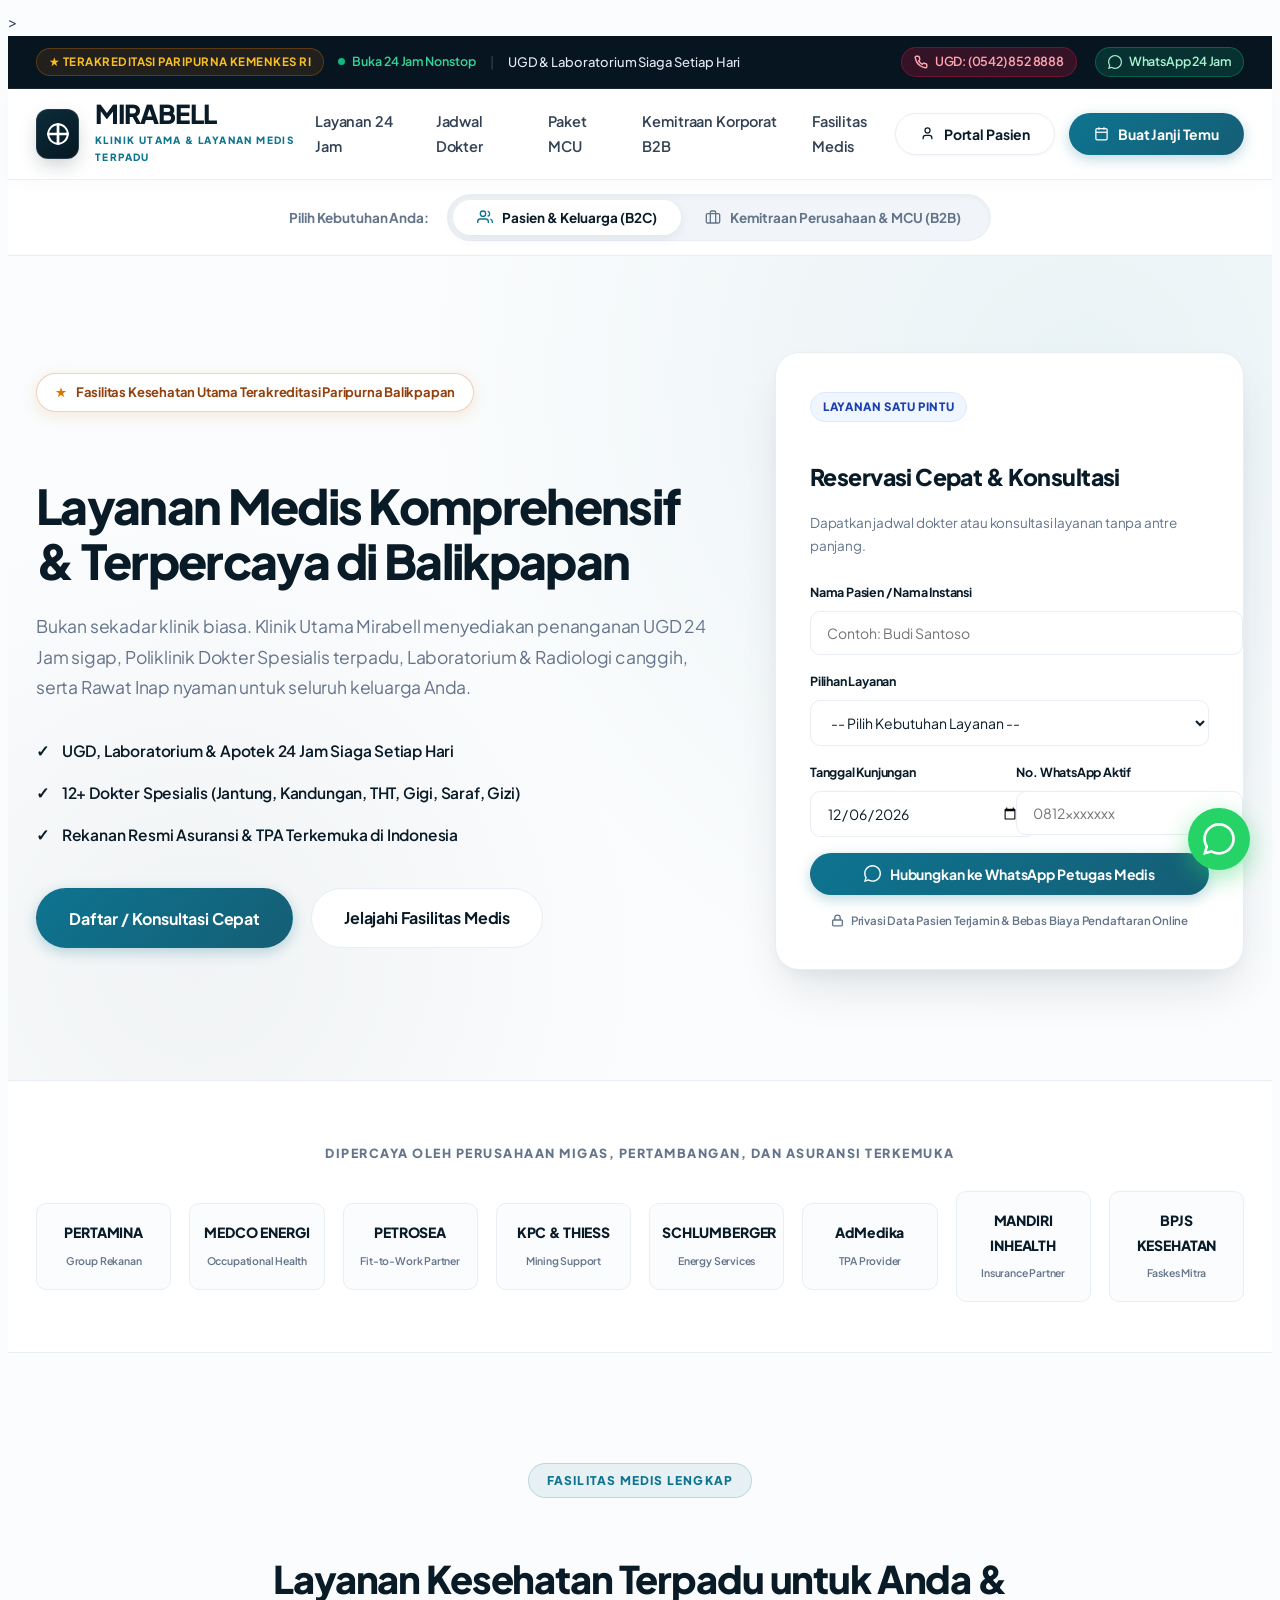
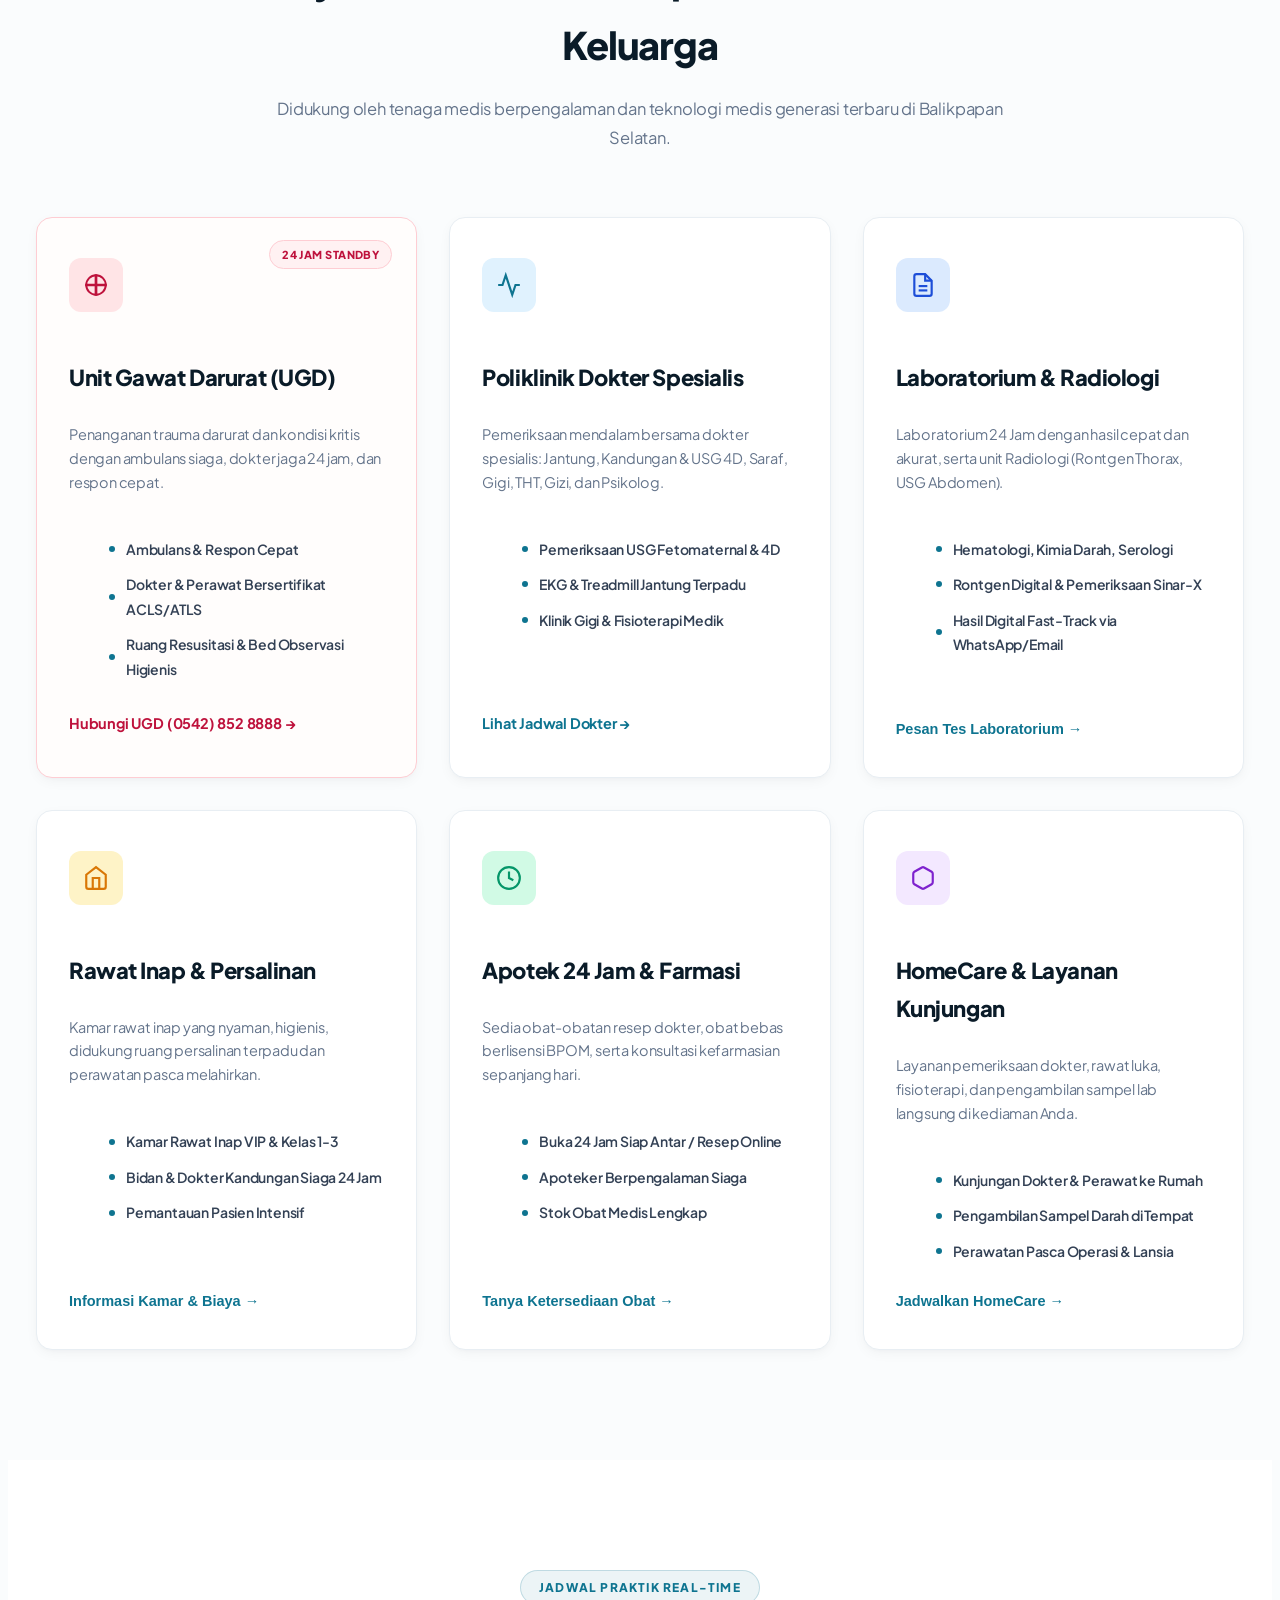
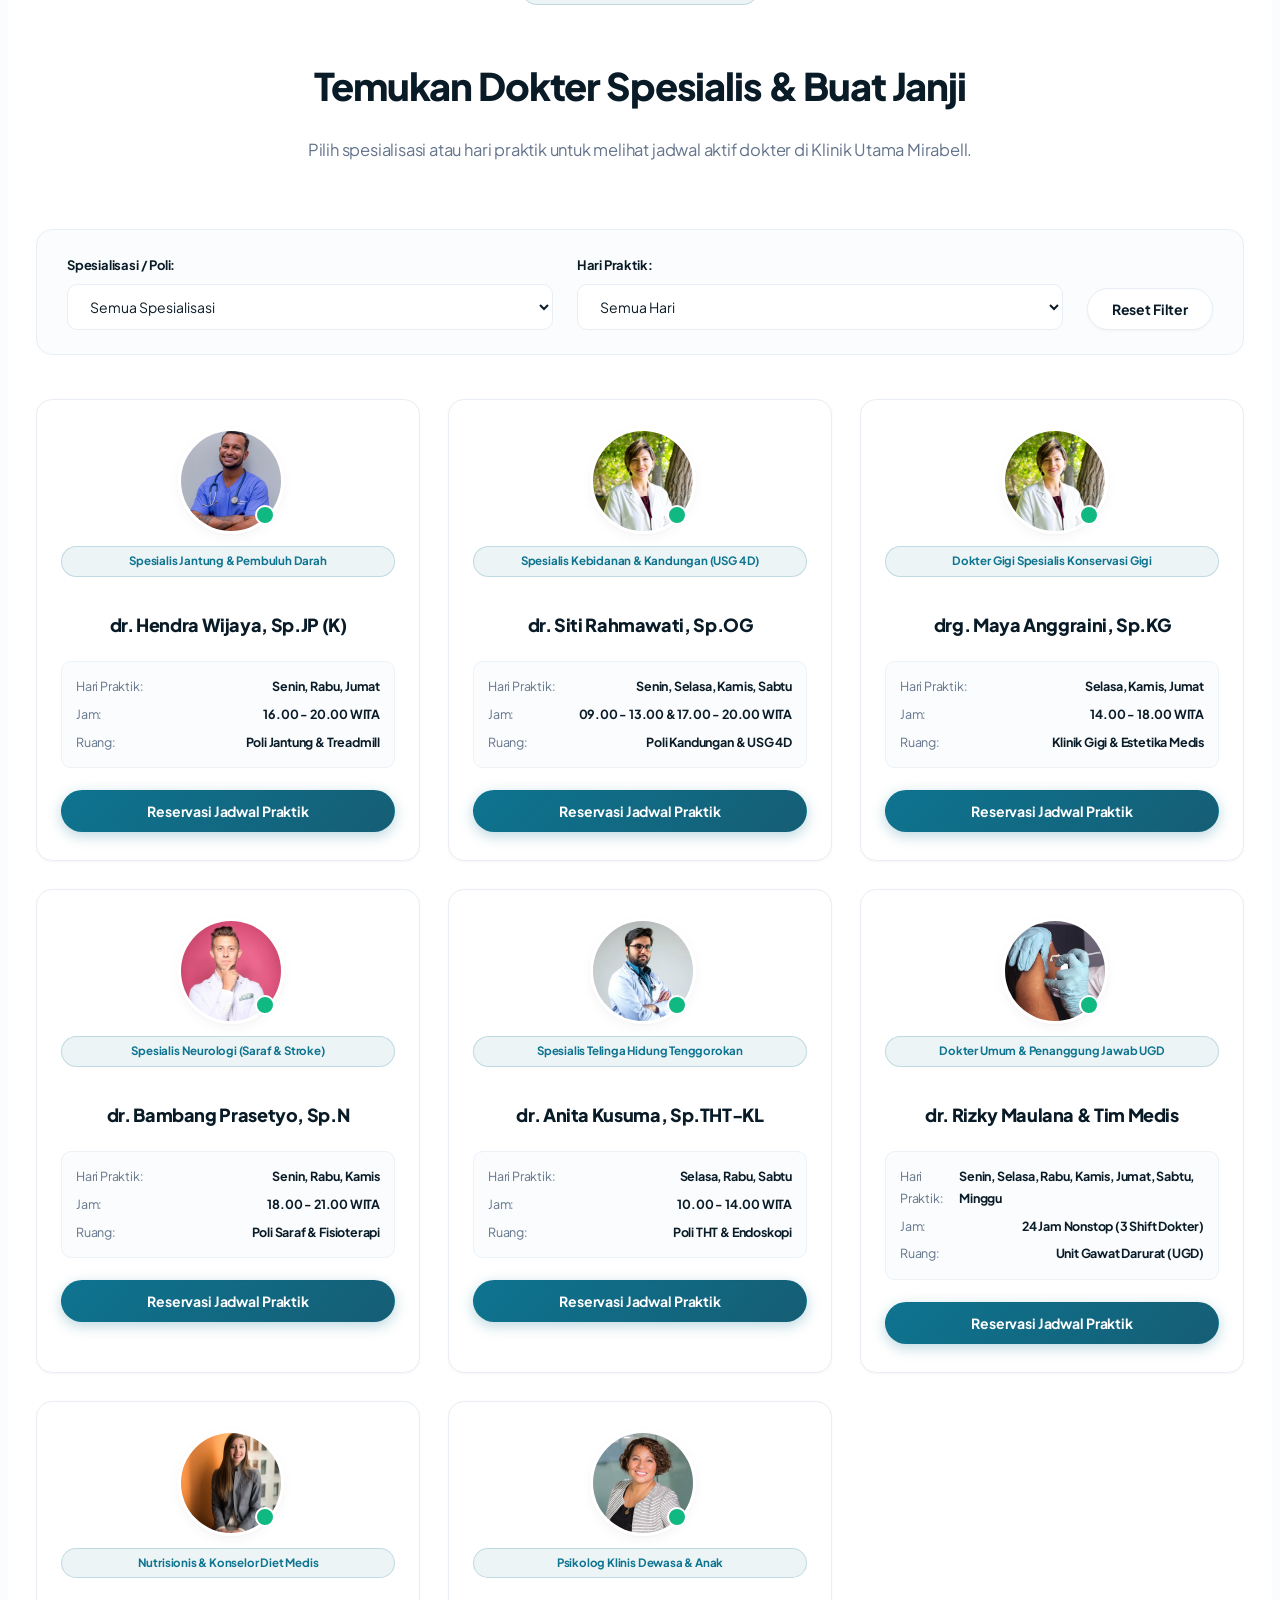
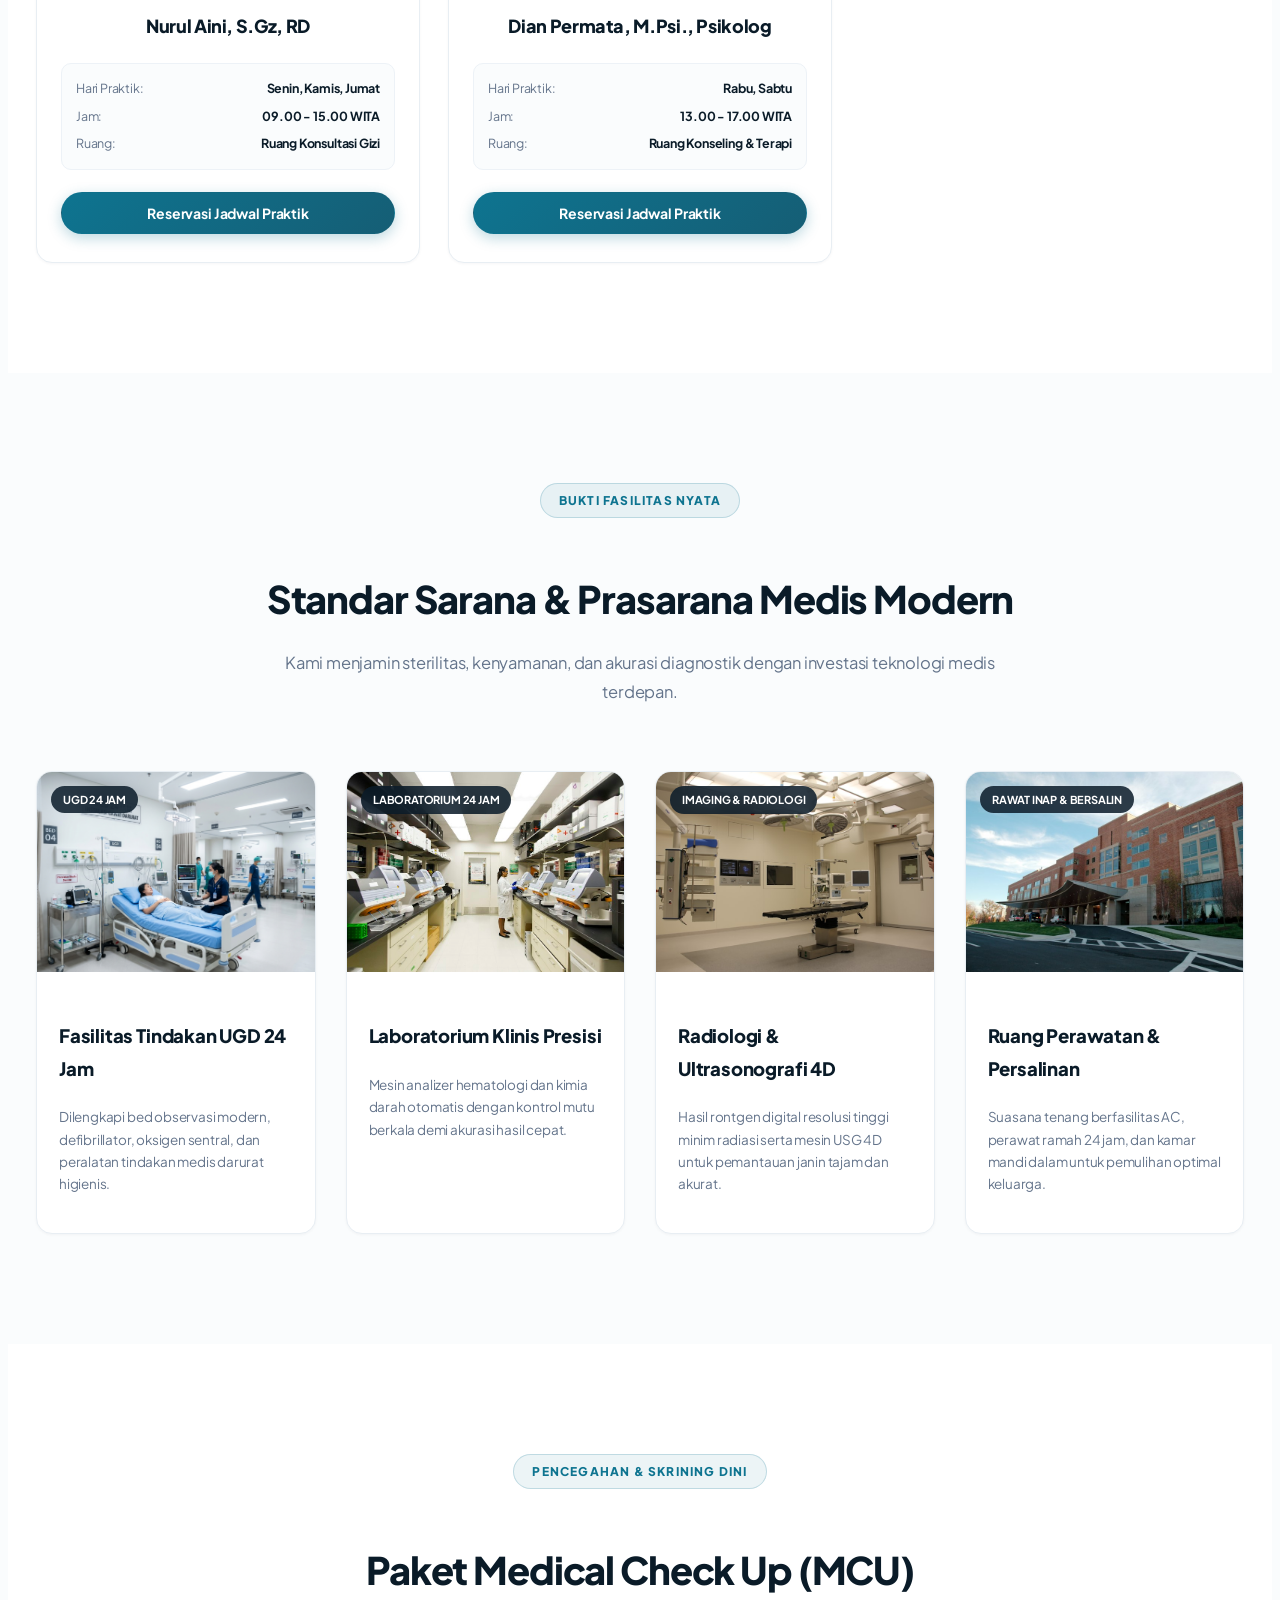
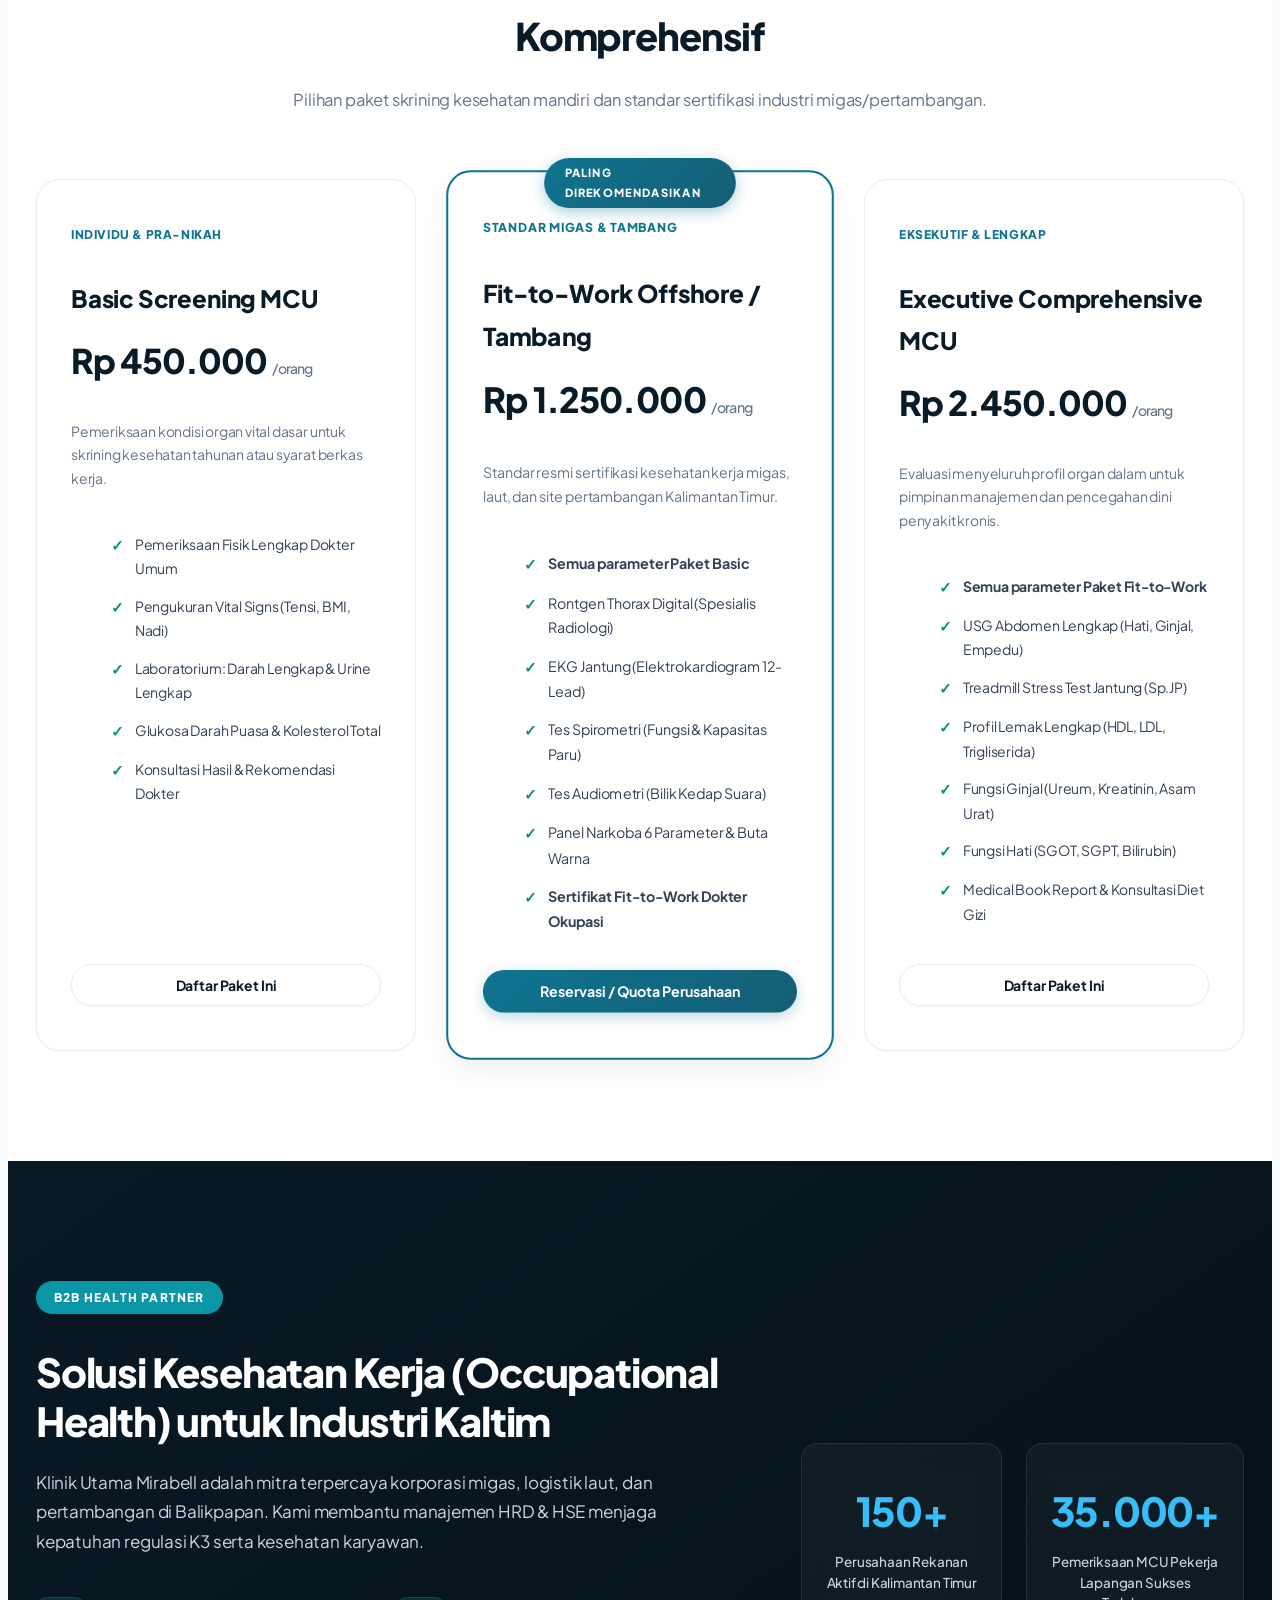
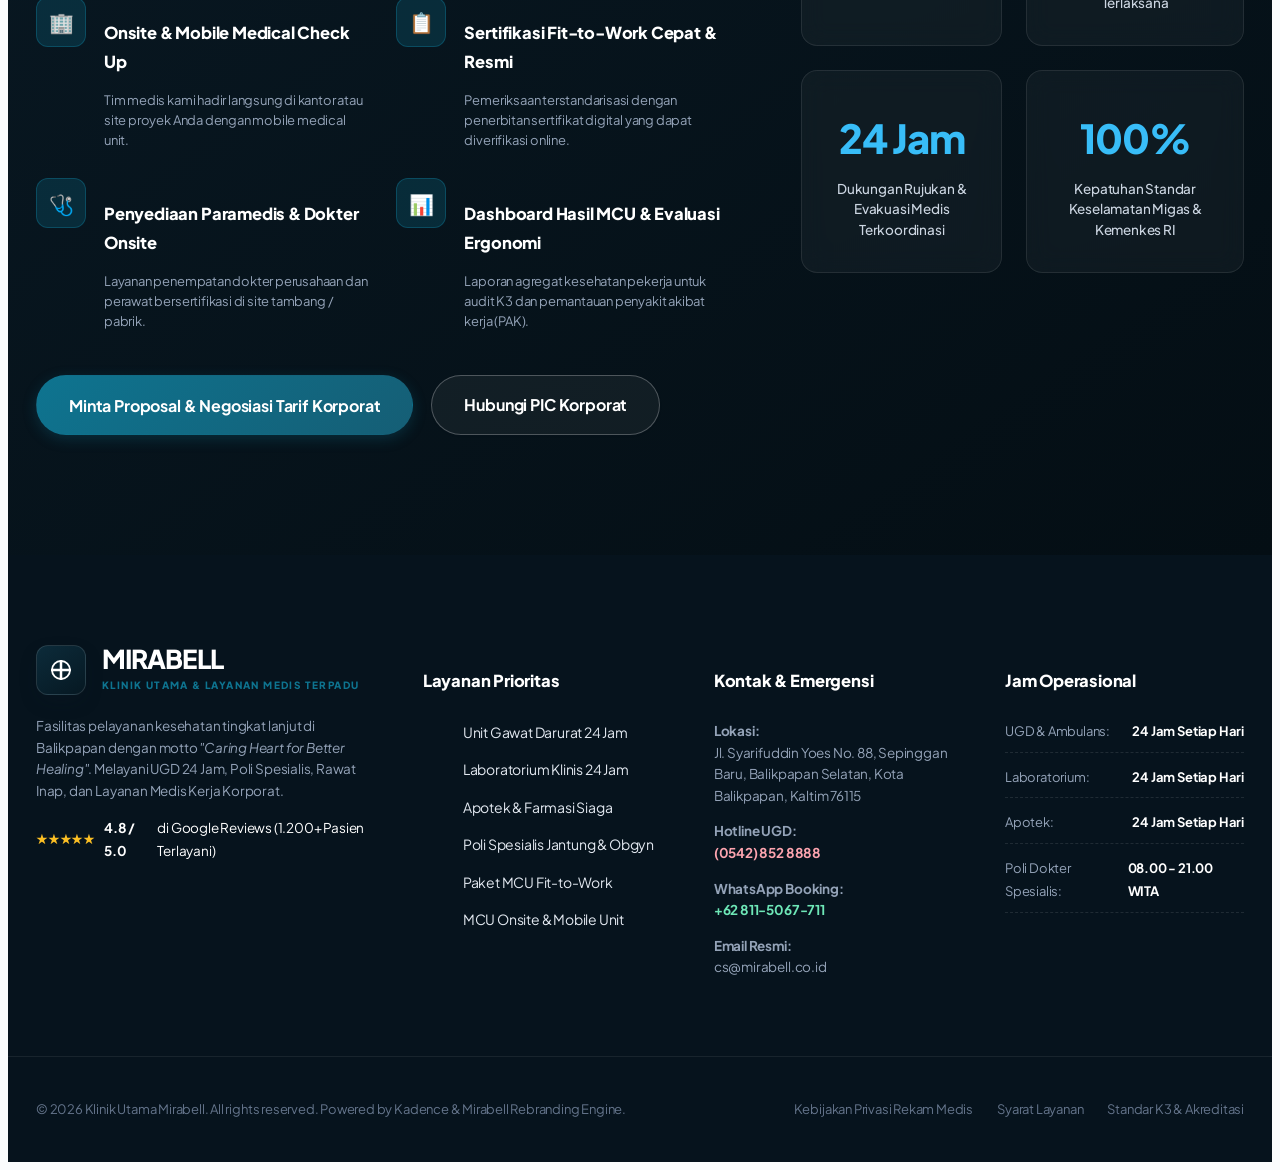
==== commit 7dd1d46f: "feat: enable live GitHub Pages with luxury medical assets and static entrance" ====
--- a/index.html
+++ b/index.html
@@ -1,11 +1,13 @@
 <!DOCTYPE html>
 <html lang="id">
+>
 <head>
   <meta charset="UTF-8">
   <meta name="viewport" content="width=device-width, initial-scale=1.0">
   <title>Klinik Utama Mirabell | Layanan Medis Terpadu & UGD 24 Jam Balikpapan</title>
-  <meta name="description" content="Klinik Utama Mirabell Balikpapan: Layanan medis komprehensif, UGD 24 Jam, Poli Spesialis, Laboratorium, Radiologi, dan Kemitraan MCU Perusahaan Migas & Tambang Kaltim.">
-  <meta name="keywords" content="klinik balikpapan, klinik utama mirabell, UGD 24 jam balikpapan, MCU karyawan balikpapan, dokter spesialis balikpapan, fit to work migas tambang">
+  
+  <script>
+  </script>
 
   <!-- Schema.org Structured Data for Local Medical Clinic SEO -->
   <script type="application/ld+json">
@@ -44,32 +46,37 @@
   }
   </script>
 
-  <!-- Google Fonts: Plus Jakarta Sans -->
+  
+  <script>
+    window.MIRABELL_THEME_URI = ".";
+  </script>
   <link rel="preconnect" href="https://fonts.googleapis.com">
   <link rel="preconnect" href="https://fonts.gstatic.com" crossorigin>
   <link href="https://fonts.googleapis.com/css2?family=Plus+Jakarta+Sans:wght@400;500;600;700;800&display=swap" rel="stylesheet">
-  
-  <link rel="stylesheet" href="style.css">
+  <link rel="stylesheet" href="assets/css/mirabell-custom.css">
+
 </head>
-<body>
+<body class="mirabell-rebranding-body">
 
   <!-- 1. TOP EMERGENCY BAR -->
   <aside class="emergency-bar">
     <div class="container emergency-bar-inner">
       <div class="emergency-left">
-        <span class="live-pulse"></span>
-        <strong>UGD & Laboratorium Buka 24 Jam Nonstop</strong>
+        <span class="accreditation-chip">★ Terakreditasi Paripurna Kemenkes RI</span>
+        <span class="live-pulse-badge">
+          <span class="live-dot"></span> Buka 24 Jam Nonstop
+        </span>
         <span class="divider">|</span>
-        <span>Jl. Syarifuddin Yoes No. 88, Balikpapan Selatan</span>
+        <span>UGD & Laboratorium Siaga Setiap Hari</span>
       </div>
       <div class="emergency-right">
-        <a href="tel:05428528888" class="emergency-call">
-          <svg width="15" height="15" viewBox="0 0 24 24" fill="none" stroke="currentColor" stroke-width="2.5"><path d="M22 16.92v3a2 2 0 0 1-2.18 2 19.79 19.79 0 0 1-8.63-3.07 19.5 19.5 0 0 1-6-6 19.79 19.79 0 0 1-3.07-8.67A2 2 0 0 1 4.11 2h3a2 2 0 0 1 2 1.72 12.84 12.84 0 0 0 .7 2.81 2 2 0 0 1-.45 2.11L8.09 9.91a16 16 0 0 0 6 6l1.27-1.27a2 2 0 0 1 2.11-.45 12.84 12.84 0 0 0 2.81.7A2 2 0 0 1 22 16.92z"/></svg>
-          Emergensi: <strong>(0542) 852 8888</strong>
+        <a href="tel:05428528888" class="emergency-link-item emergency-phone-tag emergency-btn-call">
+          <svg width="14" height="14" viewBox="0 0 24 24" fill="none" stroke="currentColor" stroke-width="2.5"><path d="M22 16.92v3a2 2 0 0 1-2.18 2 19.79 19.79 0 0 1-8.63-3.07 19.5 19.5 0 0 1-6-6 19.79 19.79 0 0 1-3.07-8.67A2 2 0 0 1 4.11 2h3a2 2 0 0 1 2 1.72 12.84 12.84 0 0 0 .7 2.81 2 2 0 0 1-.45 2.11L8.09 9.91a16 16 0 0 0 6 6l1.27-1.27a2 2 0 0 1 2.11-.45 12.84 12.84 0 0 0 2.81.7A2 2 0 0 1 22 16.92z"/></svg>
+          UGD: (0542) 852 8888
         </a>
-        <a href="https://api.whatsapp.com/send?phone=628115067711&text=Halo%20Klinik%20Utama%20Mirabell,%20saya%20membutuhkan%20informasi%20layanan%20darurat/medis." target="_blank" class="emergency-wa">
-          <svg width="15" height="15" viewBox="0 0 24 24" fill="currentColor"><path d="M.057 24l1.687-6.163c-1.041-1.804-1.588-3.849-1.587-5.946.003-6.556 5.338-11.891 11.893-11.891 3.181.001 6.167 1.24 8.413 3.488 2.245 2.248 3.481 5.236 3.48 8.414-.003 6.557-5.338 11.892-11.893 11.892-1.99-.001-3.951-.5-5.688-1.448l-6.305 1.654zm6.597-3.807c1.676.995 3.276 1.591 5.392 1.592 5.448 0 9.886-4.434 9.889-9.885.002-5.462-4.415-9.89-9.881-9.892-5.452 0-9.887 4.434-9.889 9.884-.001 2.225.651 3.891 1.746 5.634l-.999 3.648 3.742-.981z"/></svg>
-          WhatsApp 24 Jam: <strong>0811-5067-711</strong>
+        <a href="https://api.whatsapp.com/send?phone=628115067711&text=Halo%20Klinik%20Utama%20Mirabell,%20saya%20membutuhkan%20informasi%20layanan%20medis." target="_blank" class="emergency-link-item emergency-wa-tag emergency-btn-wa">
+          <svg width="14" height="14" viewBox="0 0 24 24" fill="currentColor"><path d="M.057 24l1.687-6.163c-1.041-1.804-1.588-3.849-1.587-5.946.003-6.556 5.338-11.891 11.893-11.891 3.181.001 6.167 1.24 8.413 3.488 2.245 2.248 3.481 5.236 3.48 8.414-.003 6.557-5.338 11.892-11.893 11.892-1.99-.001-3.951-.5-5.688-1.448l-6.305 1.654zm6.597-3.807c1.676.995 3.276 1.591 5.392 1.592 5.448 0 9.886-4.434 9.889-9.885.002-5.462-4.415-9.89-9.881-9.892-5.452 0-9.887 4.434-9.889 9.884-.001 2.225.651 3.891 1.746 5.634l-.999 3.648 3.742-.981z"/></svg>
+          WhatsApp 24 Jam
         </a>
       </div>
     </div>
@@ -80,7 +87,7 @@
     <div class="container header-inner">
       <a href="#" class="brand-logo">
         <div class="logo-symbol">
-          <svg width="28" height="28" viewBox="0 0 24 24" fill="none" stroke="#FFFFFF" stroke-width="2.5"><path d="M12 2v20M2 12h20"/><circle cx="12" cy="12" r="9" stroke="#FFFFFF" stroke-width="1.8"/></svg>
+          <svg width="26" height="26" viewBox="0 0 24 24" fill="none" stroke="#FFFFFF" stroke-width="2.5"><path d="M12 2v20M2 12h20"/><circle cx="12" cy="12" r="9" stroke="#FFFFFF" stroke-width="1.8"/></svg>
         </div>
         <div class="logo-text">
           <span class="brand-name">MIRABELL</span>
@@ -97,43 +104,46 @@
       </nav>
 
       <div class="header-cta">
-        <button class="btn btn-outline" onclick="openBookingModal('Portal Pasien & Hasil Lab')">
-          <svg width="16" height="16" viewBox="0 0 24 24" fill="none" stroke="currentColor" stroke-width="2"><path d="M19 21v-2a4 4 0 0 0-4-4H9a4 4 0 0 0-4 4v2"/><circle cx="12" cy="7" r="4"/></svg>
+        <button class="btn btn-outline" onclick="openBookingModal('Portal Pasien & Unduh Hasil Lab')">
+          <svg width="15" height="15" viewBox="0 0 24 24" fill="none" stroke="currentColor" stroke-width="2"><path d="M19 21v-2a4 4 0 0 0-4-4H9a4 4 0 0 0-4 4v2"/><circle cx="12" cy="7" r="4"/></svg>
           Portal Pasien
         </button>
         <button class="btn btn-primary" onclick="openBookingModal('Pendaftaran Janji Temu')">
-          <svg width="16" height="16" viewBox="0 0 24 24" fill="none" stroke="currentColor" stroke-width="2"><rect x="3" y="4" width="18" height="18" rx="2" ry="2"/><line x1="16" y1="2" x2="16" y2="6"/><line x1="8" y1="2" x2="8" y2="6"/><line x1="3" y1="10" x2="21" y2="10"/></svg>
+          <svg width="15" height="15" viewBox="0 0 24 24" fill="none" stroke="currentColor" stroke-width="2"><rect x="3" y="4" width="18" height="18" rx="2" ry="2"/><line x1="16" y1="2" x2="16" y2="6"/><line x1="8" y1="2" x2="8" y2="6"/><line x1="3" y1="10" x2="21" y2="10"/></svg>
           Buat Janji Temu
         </button>
       </div>
     </div>
   </header>
 
-  <!-- 3. DUAL-AUDIENCE SWITCHER BANNER -->
+  <!-- 3. MODERN SEGMENTED AUDIENCE SWITCHER -->
   <div class="audience-toggle-bar">
     <div class="container">
       <div class="toggle-container">
         <span class="toggle-label">Pilih Kebutuhan Anda:</span>
-        <button id="btnTabB2C" class="toggle-btn active" onclick="switchAudience('b2c')">
-          <svg width="18" height="18" viewBox="0 0 24 24" fill="none" stroke="currentColor" stroke-width="2"><path d="M17 21v-2a4 4 0 0 0-4-4H5a4 4 0 0 0-4 4v2"/><circle cx="9" cy="7" r="4"/><path d="M23 21v-2a4 4 0 0 0-3-3.87"/><path d="M16 3.13a4 4 0 0 1 0 7.75"/></svg>
-          Pasien & Keluarga (B2C)
-        </button>
-        <button id="btnTabB2B" class="toggle-btn" onclick="switchAudience('b2b')">
-          <svg width="18" height="18" viewBox="0 0 24 24" fill="none" stroke="currentColor" stroke-width="2"><rect x="2" y="7" width="20" height="14" rx="2" ry="2"/><path d="M16 21V5a2 2 0 0 0-2-2h-4a2 2 0 0 0-2 2v16"/></svg>
-          Kemitraan Perusahaan & MCU (B2B)
-        </button>
+        <div class="segmented-control">
+          <button id="btnTabB2C" class="toggle-btn active" onclick="switchAudience('b2c')">
+            <svg width="16" height="16" viewBox="0 0 24 24" fill="none" stroke="currentColor" stroke-width="2"><path d="M17 21v-2a4 4 0 0 0-4-4H5a4 4 0 0 0-4 4v2"/><circle cx="9" cy="7" r="4"/><path d="M23 21v-2a4 4 0 0 0-3-3.87"/><path d="M16 3.13a4 4 0 0 1 0 7.75"/></svg>
+            Pasien & Keluarga (B2C)
+          </button>
+          <button id="btnTabB2B" class="toggle-btn" onclick="switchAudience('b2b')">
+            <svg width="16" height="16" viewBox="0 0 24 24" fill="none" stroke="currentColor" stroke-width="2"><rect x="2" y="7" width="20" height="14" rx="2" ry="2"/><path d="M16 21V5a2 2 0 0 0-2-2h-4a2 2 0 0 0-2 2v16"/></svg>
+            Kemitraan Perusahaan & MCU (B2B)
+          </button>
+        </div>
       </div>
     </div>
   </div>
 
-  <!-- 4. HERO SECTION WITH EMBEDDED QUICK WIZARD -->
+  <!-- 4. HERO SECTION WITH FAST WIZARD -->
   <section class="hero-section">
     <div class="container hero-grid">
       
       <!-- Left: Value Proposition -->
       <div class="hero-content">
-        <div id="heroBadge" class="hero-badge">
-          <span class="badge-dot"></span> Fasilitas Kesehatan Utama Terakreditasi di Balikpapan
+        <div id="heroBadge" class="hero-accreditation-pill">
+          <span class="gold-badge-icon">★</span>
+          <span id="heroBadgeText">Fasilitas Kesehatan Utama Terakreditasi Paripurna Balikpapan</span>
         </div>
         
         <h1 id="heroTitle">
@@ -146,21 +156,21 @@
 
         <div id="heroKeyPoints" class="hero-key-points">
           <div class="key-point-item">
-            <span class="check-icon">✓</span>
-            <span>UGD, Laboratorium & Apotek 24 Jam Siaga</span>
+            <span class="check-icon-pill">✓</span>
+            <span>UGD, Laboratorium & Apotek 24 Jam Siaga Setiap Hari</span>
           </div>
           <div class="key-point-item">
-            <span class="check-icon">✓</span>
+            <span class="check-icon-pill">✓</span>
             <span>12+ Dokter Spesialis (Jantung, Kandungan, THT, Gigi, Saraf, Gizi)</span>
           </div>
           <div class="key-point-item">
-            <span class="check-icon">✓</span>
-            <span>Rekanan Resmi Asuransi & TPA Terkemuka</span>
+            <span class="check-icon-pill">✓</span>
+            <span>Rekanan Resmi Asuransi & TPA Terkemuka di Indonesia</span>
           </div>
         </div>
 
         <div class="hero-actions">
-          <button class="btn btn-primary btn-lg" onclick="openBookingModal('Jadwal Konsultasi Cepat')">
+          <button class="btn btn-primary btn-lg" onclick="openBookingModal('Konsultasi Dokter Spesialis')">
             Daftar / Konsultasi Cepat
           </button>
           <a href="#layanan" class="btn btn-secondary btn-lg">
@@ -171,15 +181,13 @@
 
       <!-- Right: Fast Booking & Triage Wizard -->
       <div class="hero-card">
-        <div class="card-header">
-          <div class="card-tag">Layanan Satu Pintu</div>
-          <h3>Reservasi Cepat & Konsultasi</h3>
-          <p>Dapatkan jadwal dokter atau konsultasi layanan tanpa antre panjang.</p>
-        </div>
+        <div class="card-header-badge">Layanan Satu Pintu</div>
+        <h3>Reservasi Cepat & Konsultasi</h3>
+        <p>Dapatkan jadwal dokter atau konsultasi layanan tanpa antre panjang.</p>
 
         <form id="quickBookingForm" class="card-form" onsubmit="handleQuickBooking(event)">
           <div class="form-group">
-            <label>Nama Pasien / Perusahaan</label>
+            <label>Nama Pasien / Nama Instansi</label>
             <input type="text" id="qbName" placeholder="Contoh: Budi Santoso" required>
           </div>
 
@@ -208,10 +216,13 @@
           </div>
 
           <button type="submit" class="btn btn-primary btn-block">
-            <svg width="18" height="18" viewBox="0 0 24 24" fill="currentColor"><path d="M.057 24l1.687-6.163c-1.041-1.804-1.588-3.849-1.587-5.946.003-6.556 5.338-11.891 11.893-11.891 3.181.001 6.167 1.24 8.413 3.488 2.245 2.248 3.481 5.236 3.48 8.414-.003 6.557-5.338 11.892-11.893 11.892-1.99-.001-3.951-.5-5.688-1.448l-6.305 1.654zm6.597-3.807c1.676.995 3.276 1.591 5.392 1.592 5.448 0 9.886-4.434 9.889-9.885.002-5.462-4.415-9.89-9.881-9.892-5.452 0-9.887 4.434-9.889 9.884-.001 2.225.651 3.891 1.746 5.634l-.999 3.648 3.742-.981z"/></svg>
-            Hubungkan ke WhatsApp Resmi
+            <svg width="17" height="17" viewBox="0 0 24 24" fill="currentColor"><path d="M.057 24l1.687-6.163c-1.041-1.804-1.588-3.849-1.587-5.946.003-6.556 5.338-11.891 11.893-11.891 3.181.001 6.167 1.24 8.413 3.488 2.245 2.248 3.481 5.236 3.48 8.414-.003 6.557-5.338 11.892-11.893 11.892-1.99-.001-3.951-.5-5.688-1.448l-6.305 1.654zm6.597-3.807c1.676.995 3.276 1.591 5.392 1.592 5.448 0 9.886-4.434 9.889-9.885.002-5.462-4.415-9.89-9.881-9.892-5.452 0-9.887 4.434-9.889 9.884-.001 2.225.651 3.891 1.746 5.634l-.999 3.648 3.742-.981z"/></svg>
+            Hubungkan ke WhatsApp Petugas Medis
           </button>
-          <span class="guarantee-text">🔒 Privasi Data Medis Terjamin & Tanpa Biaya Pendaftaran Online</span>
+          <span class="guarantee-text">
+            <svg width="13" height="13" viewBox="0 0 24 24" fill="none" stroke="currentColor" stroke-width="2.5"><rect x="3" y="11" width="18" height="11" rx="2" ry="2"/><path d="M7 11V7a5 5 0 0 1 10 0v4"/></svg>
+            Privasi Data Pasien Terjamin & Bebas Biaya Pendaftaran Online
+          </span>
         </form>
       </div>
 
@@ -237,120 +248,113 @@
     </div>
   </section>
 
-  <!-- 6. LAYANAN MEDIS UNGGULAN (24 JAM & SPESIALIS) -->
+  <!-- 6. LAYANAN MEDIS 24 JAM & POLIKLINIK -->
   <section id="layanan" class="services-section">
     <div class="container">
       <div class="section-title-wrap">
-        <div class="section-tag">Fasilitas Medis Lengkap</div>
+        <span class="section-tag">Fasilitas Medis Lengkap</span>
         <h2>Layanan Kesehatan Terpadu untuk Anda & Keluarga</h2>
-        <p>Didukung oleh tenaga medis berpengalaman dan peralatan medis generasi terbaru di Balikpapan Selatan.</p>
+        <p>Didukung oleh tenaga medis berpengalaman dan teknologi medis generasi terbaru di Balikpapan Selatan.</p>
       </div>
 
       <div class="services-grid">
-        <!-- Service 1 -->
         <div class="service-card highlight-card">
-          <div class="service-badge-top">24 Jam Standby</div>
-          <div class="service-icon red-icon">
-            <svg width="28" height="28" viewBox="0 0 24 24" fill="none" stroke="currentColor" stroke-width="2"><path d="M12 2v20M2 12h20"/><circle cx="12" cy="12" r="9"/></svg>
+          <span class="service-badge-top">24 Jam Standby</span>
+          <div class="service-icon-wrap red-icon">
+            <svg width="26" height="26" viewBox="0 0 24 24" fill="none" stroke="currentColor" stroke-width="2.5"><path d="M12 2v20M2 12h20"/><circle cx="12" cy="12" r="9" stroke-width="1.8"/></svg>
           </div>
           <h3>Unit Gawat Darurat (UGD)</h3>
           <p>Penanganan trauma darurat dan kondisi kritis dengan ambulans siaga, dokter jaga 24 jam, dan respon cepat.</p>
           <ul class="card-features">
-            <li>Ambulans & Respon Cepat</li>
-            <li>Dokter & Perawat Bersertifikat ACLS/ATLS</li>
-            <li>Direct Triage & Observasi</li>
-          </ul>
-          <a href="tel:05428528888" class="card-link emergency-link">Hubungi UGD (0542) 852 8888 →</a>
-        </div>
-
-        <!-- Service 2 -->
+            <li><span class="bullet-dot"></span> Ambulans & Respon Cepat</li>
+            <li><span class="bullet-dot"></span> Dokter & Perawat Bersertifikat ACLS/ATLS</li>
+            <li><span class="bullet-dot"></span> Ruang Resusitasi & Bed Observasi Higienis</li>
+          </ul>
+          <a href="tel:05428528888" class="card-action-link emergency-action-link">Hubungi UGD (0542) 852 8888 →</a>
+        </div>
+
         <div class="service-card">
-          <div class="service-icon teal-icon">
-            <svg width="28" height="28" viewBox="0 0 24 24" fill="none" stroke="currentColor" stroke-width="2"><path d="M22 12h-4l-3 9L9 3l-3 9H2"/></svg>
-          </div>
-          <h3>Poliklinik Spesialis</h3>
+          <div class="service-icon-wrap teal-icon">
+            <svg width="26" height="26" viewBox="0 0 24 24" fill="none" stroke="currentColor" stroke-width="2"><path d="M22 12h-4l-3 9L9 3l-3 9H2"/></svg>
+          </div>
+          <h3>Poliklinik Dokter Spesialis</h3>
           <p>Pemeriksaan mendalam bersama dokter spesialis: Jantung, Kandungan & USG 4D, Saraf, Gigi, THT, Gizi, dan Psikolog.</p>
           <ul class="card-features">
-            <li>Pemeriksaan USG Fetomaternal & 4D</li>
-            <li>EKG & Treadmill Jantung Terpadu</li>
-            <li>Klinik Gigi & Fisioterapi Medik</li>
-          </ul>
-          <a href="#dokter" class="card-link">Lihat Jadwal Dokter →</a>
-        </div>
-
-        <!-- Service 3 -->
+            <li><span class="bullet-dot"></span> Pemeriksaan USG Fetomaternal & 4D</li>
+            <li><span class="bullet-dot"></span> EKG & Treadmill Jantung Terpadu</li>
+            <li><span class="bullet-dot"></span> Klinik Gigi & Fisioterapi Medik</li>
+          </ul>
+          <a href="#dokter" class="card-action-link">Lihat Jadwal Dokter →</a>
+        </div>
+
         <div class="service-card">
-          <div class="service-icon blue-icon">
-            <svg width="28" height="28" viewBox="0 0 24 24" fill="none" stroke="currentColor" stroke-width="2"><path d="M14 2H6a2 2 0 0 0-2 2v16a2 2 0 0 0 2 2h12a2 2 0 0 0 2-2V8z"/><polyline points="14 2 14 8 20 8"/><line x1="16" y1="13" x2="8" y2="13"/><line x1="16" y1="17" x2="8" y2="17"/></svg>
+          <div class="service-icon-wrap blue-icon">
+            <svg width="26" height="26" viewBox="0 0 24 24" fill="none" stroke="currentColor" stroke-width="2"><path d="M14 2H6a2 2 0 0 0-2 2v16a2 2 0 0 0 2 2h12a2 2 0 0 0 2-2V8z"/><polyline points="14 2 14 8 20 8"/><line x1="16" y1="13" x2="8" y2="13"/><line x1="16" y1="17" x2="8" y2="17"/></svg>
           </div>
           <h3>Laboratorium & Radiologi</h3>
           <p>Laboratorium 24 Jam dengan hasil cepat dan akurat, serta unit Radiologi (Rontgen Thorax, USG Abdomen).</p>
           <ul class="card-features">
-            <li>Hematologi, Kimia Darah, Serologi</li>
-            <li>Rontgen Digital & Pemeriksaan Sinar-X</li>
-            <li>Hasil Digital Fast-Track via WhatsApp/Email</li>
-          </ul>
-          <button class="card-link" onclick="openBookingModal('Pemeriksaan Laboratorium')">Pesan Tes Laboratorium →</button>
-        </div>
-
-        <!-- Service 4 -->
+            <li><span class="bullet-dot"></span> Hematologi, Kimia Darah, Serologi</li>
+            <li><span class="bullet-dot"></span> Rontgen Digital & Pemeriksaan Sinar-X</li>
+            <li><span class="bullet-dot"></span> Hasil Digital Fast-Track via WhatsApp/Email</li>
+          </ul>
+          <button class="card-action-link" onclick="openBookingModal('Pemeriksaan Laboratorium')">Pesan Tes Laboratorium →</button>
+        </div>
+
         <div class="service-card">
-          <div class="service-icon amber-icon">
-            <svg width="28" height="28" viewBox="0 0 24 24" fill="none" stroke="currentColor" stroke-width="2"><path d="M3 9l9-7 9 7v11a2 2 0 0 1-2 2H5a2 2 0 0 1-2-2z"/><polyline points="9 22 9 12 15 12 15 22"/></svg>
+          <div class="service-icon-wrap amber-icon">
+            <svg width="26" height="26" viewBox="0 0 24 24" fill="none" stroke="currentColor" stroke-width="2"><path d="M3 9l9-7 9 7v11a2 2 0 0 1-2 2H5a2 2 0 0 1-2-2z"/><polyline points="9 22 9 12 15 12 15 22"/></svg>
           </div>
           <h3>Rawat Inap & Persalinan</h3>
           <p>Kamar rawat inap yang nyaman, higienis, didukung ruang persalinan terpadu dan perawatan pasca melahirkan.</p>
           <ul class="card-features">
-            <li>Kamar Rawat Inap VIP & Kelas 1-3</li>
-            <li>Bidan & Dokter Kandungan Siaga 24 Jam</li>
-            <li>Pemantauan Pasien Intensif</li>
-          </ul>
-          <button class="card-link" onclick="openBookingModal('Informasi Rawat Inap/Persalinan')">Informasi Kamar & Biaya →</button>
-        </div>
-
-        <!-- Service 5 -->
+            <li><span class="bullet-dot"></span> Kamar Rawat Inap VIP & Kelas 1-3</li>
+            <li><span class="bullet-dot"></span> Bidan & Dokter Kandungan Siaga 24 Jam</li>
+            <li><span class="bullet-dot"></span> Pemantauan Pasien Intensif</li>
+          </ul>
+          <button class="card-action-link" onclick="openBookingModal('Informasi Rawat Inap/Persalinan')">Informasi Kamar & Biaya →</button>
+        </div>
+
         <div class="service-card">
-          <div class="service-icon green-icon">
-            <svg width="28" height="28" viewBox="0 0 24 24" fill="none" stroke="currentColor" stroke-width="2"><circle cx="12" cy="12" r="10"/><polyline points="12 6 12 12 16 14"/></svg>
+          <div class="service-icon-wrap green-icon">
+            <svg width="26" height="26" viewBox="0 0 24 24" fill="none" stroke="currentColor" stroke-width="2"><circle cx="12" cy="12" r="10"/><polyline points="12 6 12 12 16 14"/></svg>
           </div>
           <h3>Apotek 24 Jam & Farmasi</h3>
           <p>Sedia obat-obatan resep dokter, obat bebas berlisensi BPOM, serta konsultasi kefarmasian sepanjang hari.</p>
           <ul class="card-features">
-            <li>Buka 24 Jam Siap Antar / Resep Online</li>
-            <li>Apoteker Berpengalaman Siaga</li>
-            <li>Stok Obat Medis Lengkap</li>
-          </ul>
-          <button class="card-link" onclick="openBookingModal('Konsultasi Apotek/Obat')">Tanya Ketersediaan Obat →</button>
-        </div>
-
-        <!-- Service 6 -->
+            <li><span class="bullet-dot"></span> Buka 24 Jam Siap Antar / Resep Online</li>
+            <li><span class="bullet-dot"></span> Apoteker Berpengalaman Siaga</li>
+            <li><span class="bullet-dot"></span> Stok Obat Medis Lengkap</li>
+          </ul>
+          <button class="card-action-link" onclick="openBookingModal('Konsultasi Apotek/Obat')">Tanya Ketersediaan Obat →</button>
+        </div>
+
         <div class="service-card">
-          <div class="service-icon purple-icon">
-            <svg width="28" height="28" viewBox="0 0 24 24" fill="none" stroke="currentColor" stroke-width="2"><path d="M21 16V8a2 2 0 0 0-1-1.73l-7-4a2 2 0 0 0-2 0l-7 4A2 2 0 0 0 3 8v8a2 2 0 0 0 1 1.73l7 4a2 2 0 0 0 2 0l7-4A2 2 0 0 0 21 16z"/></svg>
+          <div class="service-icon-wrap purple-icon">
+            <svg width="26" height="26" viewBox="0 0 24 24" fill="none" stroke="currentColor" stroke-width="2"><path d="M21 16V8a2 2 0 0 0-1-1.73l-7-4a2 2 0 0 0-2 0l-7 4A2 2 0 0 0 3 8v8a2 2 0 0 0 1 1.73l7 4a2 2 0 0 0 2 0l7-4A2 2 0 0 0 21 16z"/></svg>
           </div>
           <h3>HomeCare & Layanan Kunjungan</h3>
           <p>Layanan pemeriksaan dokter, rawat luka, fisioterapi, dan pengambilan sampel lab langsung di kediaman Anda.</p>
           <ul class="card-features">
-            <li>Kunjungan Dokter & Perawat ke Rumah</li>
-            <li>Pengambilan Sampel Darah di Tempat</li>
-            <li>Perawatan Pasca Operasi & Lansia</li>
-          </ul>
-          <button class="card-link" onclick="openBookingModal('Permintaan HomeCare')">Jadwalkan HomeCare →</button>
+            <li><span class="bullet-dot"></span> Kunjungan Dokter & Perawat ke Rumah</li>
+            <li><span class="bullet-dot"></span> Pengambilan Sampel Darah di Tempat</li>
+            <li><span class="bullet-dot"></span> Perawatan Pasca Operasi & Lansia</li>
+          </ul>
+          <button class="card-action-link" onclick="openBookingModal('Permintaan HomeCare')">Jadwalkan HomeCare →</button>
         </div>
       </div>
     </div>
   </section>
 
-  <!-- 7. INTERACTIVE DOCTOR SCHEDULE FINDER -->
+  <!-- 7. REAL-TIME DOCTOR FINDER WITH AUTHENTIC PORTRAITS -->
   <section id="dokter" class="doctor-finder-section">
     <div class="container">
       <div class="section-title-wrap">
-        <div class="section-tag">Jadwal Praktik Real-Time</div>
+        <span class="section-tag">Jadwal Praktik Real-Time</span>
         <h2>Temukan Dokter Spesialis & Buat Janji</h2>
         <p>Pilih spesialisasi atau hari praktik untuk melihat jadwal aktif dokter di Klinik Utama Mirabell.</p>
       </div>
 
-      <!-- Filters -->
       <div class="finder-filter-box">
         <div class="filter-group">
           <label>Spesialisasi / Poli:</label>
@@ -380,45 +384,99 @@
           </select>
         </div>
 
-        <div class="filter-group reset-group">
+        <div class="filter-group" style="flex: 0; min-width: auto;">
           <button class="btn btn-outline" onclick="resetDoctorFilter()">Reset Filter</button>
         </div>
       </div>
 
-      <!-- Doctor Cards Container -->
       <div id="doctorCardsList" class="doctor-cards-grid">
-        <!-- Rendered by JavaScript -->
+        <!-- Rendered dynamically by mirabell-custom.js with authentic doctor portraits -->
       </div>
     </div>
   </section>
 
-  <!-- 8. PAKET MEDICAL CHECK UP (MCU) & COMPARATOR -->
+  <!-- 8. REAL MEDICAL FACILITY SHOWCASE (PHOTOREALISTIC CARDS) -->
+  <section id="fasilitas" class="facility-section">
+    <div class="container">
+      <div class="section-title-wrap">
+        <span class="section-tag">Bukti Fasilitas Nyata</span>
+        <h2>Standar Sarana & Prasarana Medis Modern</h2>
+        <p>Kami menjamin sterilitas, kenyamanan, dan akurasi diagnostik dengan investasi teknologi medis terdepan.</p>
+      </div>
+
+      <div class="facility-grid">
+        <div class="facility-card">
+          <div class="facility-img-wrap">
+            <img src="assets/images/ugd.jpg" alt="Ruang Tindakan UGD 24 Jam" loading="lazy">
+            <span class="facility-tag-badge">UGD 24 Jam</span>
+          </div>
+          <div class="facility-body">
+            <h4>Fasilitas Tindakan UGD 24 Jam</h4>
+            <p>Dilengkapi bed observasi modern, defibrillator, oksigen sentral, dan peralatan tindakan medis darurat higienis.</p>
+          </div>
+        </div>
+
+        <div class="facility-card">
+          <div class="facility-img-wrap">
+            <img src="assets/images/lab.jpg" alt="Laboratorium Klinis Otomatis" loading="lazy">
+            <span class="facility-tag-badge">Laboratorium 24 Jam</span>
+          </div>
+          <div class="facility-body">
+            <h4>Laboratorium Klinis Presisi</h4>
+            <p>Mesin analizer hematologi dan kimia darah otomatis dengan kontrol mutu berkala demi akurasi hasil cepat.</p>
+          </div>
+        </div>
+
+        <div class="facility-card">
+          <div class="facility-img-wrap">
+            <img src="assets/images/radiologi.jpg" alt="Radiologi & USG 4D" loading="lazy">
+            <span class="facility-tag-badge">Imaging & Radiologi</span>
+          </div>
+          <div class="facility-body">
+            <h4>Radiologi & Ultrasonografi 4D</h4>
+            <p>Hasil rontgen digital resolusi tinggi minim radiasi serta mesin USG 4D untuk pemantauan janin tajam dan akurat.</p>
+          </div>
+        </div>
+
+        <div class="facility-card">
+          <div class="facility-img-wrap">
+            <img src="assets/images/rawat_inap.jpg" alt="Ruang Rawat Inap Nyaman" loading="lazy">
+            <span class="facility-tag-badge">Rawat Inap & Bersalin</span>
+          </div>
+          <div class="facility-body">
+            <h4>Ruang Perawatan & Persalinan</h4>
+            <p>Suasana tenang berfasilitas AC, perawat ramah 24 jam, dan kamar mandi dalam untuk pemulihan optimal keluarga.</p>
+          </div>
+        </div>
+      </div>
+    </div>
+  </section>
+
+  <!-- 9. PAKET MEDICAL CHECK UP (MCU) & COMPARATOR -->
   <section id="mcu" class="mcu-section">
     <div class="container">
       <div class="section-title-wrap">
-        <div class="section-tag">Pencegahan & Skrining Dini</div>
+        <span class="section-tag">Pencegahan & Skrining Dini</span>
         <h2>Paket Medical Check Up (MCU) Komprehensif</h2>
         <p>Pilihan paket skrining kesehatan mandiri dan standar sertifikasi industri migas/pertambangan.</p>
       </div>
 
       <div class="mcu-pricing-grid">
-        <!-- Package 1 -->
         <div class="mcu-card">
           <div class="mcu-badge">Individu & Pra-Nikah</div>
           <h3>Basic Screening MCU</h3>
           <div class="mcu-price">Rp 450.000 <span class="period">/ orang</span></div>
           <p class="mcu-desc">Pemeriksaan kondisi organ vital dasar untuk skrining kesehatan tahunan atau syarat berkas kerja.</p>
           <ul class="mcu-items">
-            <li>✓ Pemeriksaan Fisik Lengkap Dokter Umum</li>
-            <li>✓ Pengukuran Vital Signs (Tensi, BMI, Nadi)</li>
-            <li>✓ Laboratorium: Darah Lengkap & Urine Lengkap</li>
-            <li>✓ Glukosa Darah Puasa & Kolesterol Total</li>
-            <li>✓ Konsultasi Hasil & Saran Dokter</li>
+            <li><span class="check-green">✓</span> Pemeriksaan Fisik Lengkap Dokter Umum</li>
+            <li><span class="check-green">✓</span> Pengukuran Vital Signs (Tensi, BMI, Nadi)</li>
+            <li><span class="check-green">✓</span> Laboratorium: Darah Lengkap & Urine Lengkap</li>
+            <li><span class="check-green">✓</span> Glukosa Darah Puasa & Kolesterol Total</li>
+            <li><span class="check-green">✓</span> Konsultasi Hasil & Rekomendasi Dokter</li>
           </ul>
           <button class="btn btn-outline btn-block" onclick="openBookingModal('MCU Basic Screening')">Daftar Paket Ini</button>
         </div>
 
-        <!-- Package 2: Most Popular B2B -->
         <div class="mcu-card featured-mcu">
           <div class="popular-ribbon">Paling Direkomendasikan</div>
           <div class="mcu-badge">Standar Migas & Tambang</div>
@@ -426,31 +484,30 @@
           <div class="mcu-price">Rp 1.250.000 <span class="period">/ orang</span></div>
           <p class="mcu-desc">Standar resmi sertifikasi kesehatan kerja migas, laut, dan site pertambangan Kalimantan Timur.</p>
           <ul class="mcu-items">
-            <li>✓ <strong>Semua poin Paket Basic, ditambah:</strong></li>
-            <li>✓ Rontgen Thorax Digital (Pembacaan Dokter Radiologi)</li>
-            <li>✓ EKG Jantung (Elektrokardiogram 12-Lead)</li>
-            <li>✓ Tes Spirometri (Fungsi Paru & Kapasitas Paru)</li>
-            <li>✓ Tes Audiometri (Fungsi Pendengaran di Bilik Kedap)</li>
-            <li>✓ Panel Narkoba 6 Parameter & Uji Buta Warna</li>
-            <li>✓ <strong>Sertifikat Resmi Fit-to-Work Dokter Okupasi</strong></li>
+            <li><span class="check-green">✓</span> <strong>Semua parameter Paket Basic</strong></li>
+            <li><span class="check-green">✓</span> Rontgen Thorax Digital (Spesialis Radiologi)</li>
+            <li><span class="check-green">✓</span> EKG Jantung (Elektrokardiogram 12-Lead)</li>
+            <li><span class="check-green">✓</span> Tes Spirometri (Fungsi & Kapasitas Paru)</li>
+            <li><span class="check-green">✓</span> Tes Audiometri (Bilik Kedap Suara)</li>
+            <li><span class="check-green">✓</span> Panel Narkoba 6 Parameter & Buta Warna</li>
+            <li><span class="check-green">✓</span> <strong>Sertifikat Fit-to-Work Dokter Okupasi</strong></li>
           </ul>
           <button class="btn btn-primary btn-block" onclick="openBookingModal('MCU Fit-to-Work Offshore/Tambang')">Reservasi / Quota Perusahaan</button>
         </div>
 
-        <!-- Package 3 -->
         <div class="mcu-card">
           <div class="mcu-badge">Eksekutif & Lengkap</div>
           <h3>Executive Comprehensive MCU</h3>
           <div class="mcu-price">Rp 2.450.000 <span class="period">/ orang</span></div>
-          <p class="mcu-desc">Evaluasi menyeluruh profil kesehatan organ dalam untuk pimpinan manajemen dan pencegahan penyakit kronis.</p>
+          <p class="mcu-desc">Evaluasi menyeluruh profil organ dalam untuk pimpinan manajemen dan pencegahan dini penyakit kronis.</p>
           <ul class="mcu-items">
-            <li>✓ <strong>Semua poin Paket Fit-to-Work, ditambah:</strong></li>
-            <li>✓ USG Abdomen Lengkap (Hati, Empedu, Ginjal, Limpa)</li>
-            <li>✓ Treadmill Stress Test Jantung bersama Sp.JP</li>
-            <li>✓ Profil Lemak Lengkap (HDL, LDL, Trigliserida)</li>
-            <li>✓ Fungsi Ginjal (Ureum, Kreatinin, Asam Urat)</li>
-            <li>✓ Fungsi Hati (SGOT, SGPT, Bilirubin)</li>
-            <li>✓ Medical Book Report & Konsultasi Diet Gizi</li>
+            <li><span class="check-green">✓</span> <strong>Semua parameter Paket Fit-to-Work</strong></li>
+            <li><span class="check-green">✓</span> USG Abdomen Lengkap (Hati, Ginjal, Empedu)</li>
+            <li><span class="check-green">✓</span> Treadmill Stress Test Jantung (Sp.JP)</li>
+            <li><span class="check-green">✓</span> Profil Lemak Lengkap (HDL, LDL, Trigliserida)</li>
+            <li><span class="check-green">✓</span> Fungsi Ginjal (Ureum, Kreatinin, Asam Urat)</li>
+            <li><span class="check-green">✓</span> Fungsi Hati (SGOT, SGPT, Bilirubin)</li>
+            <li><span class="check-green">✓</span> Medical Book Report & Konsultasi Diet Gizi</li>
           </ul>
           <button class="btn btn-outline btn-block" onclick="openBookingModal('MCU Executive Comprehensive')">Daftar Paket Ini</button>
         </div>
@@ -458,11 +515,11 @@
     </div>
   </section>
 
-  <!-- 9. SECTION B2B CORPORATE OCCUPATIONAL HEALTH -->
+  <!-- 10. SECTION B2B CORPORATE OCCUPATIONAL HEALTH -->
   <section id="korporat" class="corporate-section">
     <div class="container corporate-grid">
       <div class="corporate-text">
-        <div class="section-tag" style="background:#0A96A6; color:white;">B2B Health Partner</div>
+        <span class="section-tag" style="background:#0A96A6; color:#FFFFFF; border:none;">B2B Health Partner</span>
         <h2>Solusi Kesehatan Kerja (Occupational Health) untuk Industri Kaltim</h2>
         <p>
           Klinik Utama Mirabell adalah mitra terpercaya korporasi migas, logistik laut, dan pertambangan di Balikpapan. Kami membantu manajemen HRD & HSE menjaga kepatuhan regulasi K3 serta kesehatan karyawan.
@@ -470,7 +527,7 @@
 
         <div class="b2b-features-list">
           <div class="b2b-feat-item">
-            <div class="b2b-icon">🏢</div>
+            <div class="b2b-icon-chip">🏢</div>
             <div>
               <h4>Onsite & Mobile Medical Check Up</h4>
               <p>Tim medis kami hadir langsung di kantor atau site proyek Anda dengan mobile medical unit.</p>
@@ -478,7 +535,7 @@
           </div>
 
           <div class="b2b-feat-item">
-            <div class="b2b-icon">📋</div>
+            <div class="b2b-icon-chip">📋</div>
             <div>
               <h4>Sertifikasi Fit-to-Work Cepat & Resmi</h4>
               <p>Pemeriksaan terstandarisasi dengan penerbitan sertifikat digital yang dapat diverifikasi online.</p>
@@ -486,7 +543,7 @@
           </div>
 
           <div class="b2b-feat-item">
-            <div class="b2b-icon">🩺</div>
+            <div class="b2b-icon-chip">🩺</div>
             <div>
               <h4>Penyediaan Paramedis & Dokter Onsite</h4>
               <p>Layanan penempatan dokter perusahaan dan perawat bersertifikasi di site tambang / pabrik.</p>
@@ -494,7 +551,7 @@
           </div>
 
           <div class="b2b-feat-item">
-            <div class="b2b-icon">📊</div>
+            <div class="b2b-icon-chip">📊</div>
             <div>
               <h4>Dashboard Hasil MCU & Evaluasi Ergonomi</h4>
               <p>Laporan agregat kesehatan pekerja untuk audit K3 dan pemantauan penyakit akibat kerja (PAK).</p>
@@ -533,56 +590,7 @@
     </div>
   </section>
 
-  <!-- 10. REAL FACILITY SHOWCASE -->
-  <section id="fasilitas" class="facility-section">
-    <div class="container">
-      <div class="section-title-wrap">
-        <div class="section-tag">Bukti Fasilitas Nyata</div>
-        <h2>Standar Sarana & Prasarana Medis Modern</h2>
-        <p>Kami menjamin sterilitas, kenyamanan, dan akurasi diagnostik dengan investasi teknologi medis terdepan.</p>
-      </div>
-
-      <div class="facility-grid">
-        <div class="facility-card">
-          <div class="facility-tag">UGD 24 Jam</div>
-          <div class="facility-img-placeholder ugd-bg">
-            <span class="facility-label">Ruang Tindakan Emergensi & Resusitasi</span>
-          </div>
-          <h4>Fasilitas Tindakan UGD 24 Jam</h4>
-          <p>Dilengkapi bed observasi modern, defibrillator, oksigen sentral, dan peralatan bedah minor higienis.</p>
-        </div>
-
-        <div class="facility-card">
-          <div class="facility-tag">Diagnostik Canggih</div>
-          <div class="facility-img-placeholder lab-bg">
-            <span class="facility-label">Laboratorium Terotomatisasi</span>
-          </div>
-          <h4>Laboratorium Klinis Presisi</h4>
-          <p>Mesin analizer hematologi dan kimia darah otomatis dengan kontrol mutu berkala demi akurasi hasil.</p>
-        </div>
-
-        <div class="facility-card">
-          <div class="facility-tag">Imaging & Radiologi</div>
-          <div class="facility-img-placeholder xra-bg">
-            <span class="facility-label">Rontgen Digital & USG 4D</span>
-          </div>
-          <h4>Radiologi & Ultrasonografi 4D</h4>
-          <p>Hasil rontgen digital resolusi tinggi minim radiasi serta mesin USG 4D untuk pemantauan janin tajam.</p>
-        </div>
-
-        <div class="facility-card">
-          <div class="facility-tag">Inpatient Care</div>
-          <div class="facility-img-placeholder room-bg">
-            <span class="facility-label">Ruang Rawat Inap Nyaman</span>
-          </div>
-          <h4>Ruang Perawatan & Persalinan</h4>
-          <p>Suasana tenang berfasilitas AC, perawat ramah 24 jam, dan kamar mandi dalam untuk pemulihan optimal.</p>
-        </div>
-      </div>
-    </div>
-  </section>
-
-  <!-- 11. FOOTER & LOCAL SEO MAP -->
+  <!-- 11. FOOTER -->
   <footer class="main-footer">
     <div class="container footer-grid">
       <div class="footer-col about-col">
@@ -619,8 +627,8 @@
       <div class="footer-col">
         <h4>Kontak & Emergensi</h4>
         <p><strong>Lokasi:</strong><br>Jl. Syarifuddin Yoes No. 88, Sepinggan Baru, Balikpapan Selatan, Kota Balikpapan, Kaltim 76115</p>
-        <p><strong>Hotline UGD:</strong><br><a href="tel:05428528888" class="text-white font-bold">(0542) 852 8888</a></p>
-        <p><strong>WhatsApp Booking:</strong><br><a href="https://api.whatsapp.com/send?phone=628115067711" target="_blank" class="text-white font-bold">+62 811-5067-711</a></p>
+        <p><strong>Hotline UGD:</strong><br><a href="tel:05428528888" style="color:#FDA4AF; font-weight:700;">(0542) 852 8888</a></p>
+        <p><strong>WhatsApp Booking:</strong><br><a href="https://api.whatsapp.com/send?phone=628115067711" target="_blank" style="color:#6EE7B7; font-weight:700;">+62 811-5067-711</a></p>
         <p><strong>Email Resmi:</strong><br>cs@mirabell.co.id</p>
       </div>
 
@@ -649,7 +657,7 @@
 
     <div class="footer-bottom">
       <div class="container footer-bottom-inner">
-        <p>© 2026 Klinik Utama Mirabell. All rights reserved. Rebranding & UI/UX Optimization Prototype.</p>
+        <p>© 2026 Klinik Utama Mirabell. All rights reserved. Powered by Kadence & Mirabell Rebranding Engine.</p>
         <div class="footer-bottom-links">
           <a href="#">Kebijakan Privasi Rekam Medis</a>
           <a href="#">Syarat Layanan</a>
@@ -659,13 +667,13 @@
     </div>
   </footer>
 
-  <!-- 12. FLOATING WHATSAPP BUTTON (ALWAYS ACCESSIBLE) -->
+  <!-- 12. FLOATING WHATSAPP BUTTON -->
   <a href="https://api.whatsapp.com/send?phone=628115067711&text=Halo%20Klinik%20Utama%20Mirabell,%20saya%20ingin%20bertanya%20mengenai%20layanan%20kesehatan." target="_blank" class="floating-wa-btn" title="Chat WhatsApp Klinik 24 Jam">
     <svg width="32" height="32" viewBox="0 0 24 24" fill="#FFFFFF"><path d="M.057 24l1.687-6.163c-1.041-1.804-1.588-3.849-1.587-5.946.003-6.556 5.338-11.891 11.893-11.891 3.181.001 6.167 1.24 8.413 3.488 2.245 2.248 3.481 5.236 3.48 8.414-.003 6.557-5.338 11.892-11.893 11.892-1.99-.001-3.951-.5-5.688-1.448l-6.305 1.654zm6.597-3.807c1.676.995 3.276 1.591 5.392 1.592 5.448 0 9.886-4.434 9.889-9.885.002-5.462-4.415-9.89-9.881-9.892-5.452 0-9.887 4.434-9.889 9.884-.001 2.225.651 3.891 1.746 5.634l-.999 3.648 3.742-.981z"/></svg>
     <span class="floating-tooltip">Butuh bantuan? Chat kami 24 Jam</span>
   </a>
 
-  <!-- 13. MODAL 1-PINTU BOOKING JADWAL / LAYANAN -->
+  <!-- 13. MODAL 1-PINTU BOOKING -->
   <div id="bookingModal" class="modal-backdrop">
     <div class="modal-dialog">
       <div class="modal-header">
@@ -723,6 +731,6 @@
     </div>
   </div>
 
-  <script src="app.js"></script>
+  <script src="assets/js/mirabell-custom.js"></script>
 </body>
-</html>
+</html>
--- a/assets/css/mirabell-custom.css
+++ b/assets/css/mirabell-custom.css
@@ -0,0 +1,1550 @@
+/* ==========================================================================
+   KLINIK UTAMA MIRABELL - LUXURY & PROFESSIONAL HEALTHCARE THEME (2026)
+   Aesthetic: Sovereign Deep Navy, Muted Mineral Teal, Warm Alabaster, Champagne Accent
+   ========================================================================== */
+
+:root {
+  /* Kadence Native Tokens - Luxury Palette */
+  --global-palette1: #0E7490;         /* Refined Mineral Teal */
+  --global-palette2: #155E75;         /* Deep Teal Shade */
+  --global-palette3: #0A1B28;         /* Sovereign Deep Navy (Authoritative) */
+  --global-palette4: #334155;         /* Slate Neutral Body */
+  --global-palette5: #64748B;         /* Muted Slate Caption */
+  --global-palette6: #E8EEF3;         /* Ultra-Subtle Crisp Border */
+  --global-palette7: #F1F5F9;         /* Alabaster Surface */
+  --global-palette8: #FAFCFD;         /* Canvas Background */
+  --global-palette9: #FFFFFF;         /* Pure Card White */
+
+  /* Luxury Gold / Champagne Accent */
+  --gold-accent: #B45309;
+  --gold-surface: #FEF3C7;
+  --gold-border: rgba(180, 83, 9, 0.25);
+  --gold-glow: rgba(217, 119, 6, 0.15);
+
+  /* Medical Tonal Accents */
+  --color-emergency: #BE123C;
+  --color-emergency-bg: #FFF1F2;
+  --color-emergency-border: #FECDD3;
+  --color-success: #059669;
+
+  /* Sophisticated Diffused Shadows (Multi-layer Luxury) */
+  --shadow-diffuse-xs: 0 1px 3px rgba(10, 27, 40, 0.04);
+  --shadow-diffuse-sm: 0 4px 14px -2px rgba(10, 27, 40, 0.05), 0 2px 4px -2px rgba(10, 27, 40, 0.03);
+  --shadow-diffuse-md: 0 12px 30px -4px rgba(10, 27, 40, 0.07), 0 4px 10px -2px rgba(10, 27, 40, 0.03);
+  --shadow-diffuse-lg: 0 25px 50px -12px rgba(10, 27, 40, 0.12), 0 8px 16px -4px rgba(10, 27, 40, 0.04);
+  --shadow-elevated: 0 20px 45px -10px rgba(14, 116, 144, 0.18);
+
+  /* Geometry */
+  --radius-xs: 6px;
+  --radius-sm: 10px;
+  --radius-md: 16px;
+  --radius-lg: 24px;
+  --radius-pill: 9999px;
+
+  /* Transitions */
+  --ease-smooth: 0.35s cubic-bezier(0.16, 1, 0.3, 1);
+}
+
+/* Base Typography */
+body {
+  font-family: 'Plus Jakarta Sans', -apple-system, BlinkMacSystemFont, sans-serif;
+  color: var(--global-palette4);
+  background-color: var(--global-palette8);
+  line-height: 1.75;
+  letter-spacing: -0.012em;
+  -webkit-font-smoothing: antialiased;
+  overflow-x: hidden;
+}
+
+.container {
+  max-width: 1260px;
+  margin: 0 auto;
+  padding: 0 28px;
+}
+
+a {
+  color: inherit;
+  text-decoration: none;
+  transition: all var(--ease-smooth);
+}
+
+/* ==========================================================================
+   1. TOP EMERGENCY BAR (SOVEREIGN NAVY & GOLD MICRO-CHIP)
+   ========================================================================== */
+.emergency-bar {
+  background: #071520;
+  color: #E2E8F0;
+  font-size: 13px;
+  padding: 11px 0;
+  border-bottom: 1px solid rgba(255, 255, 255, 0.07);
+  position: relative;
+  z-index: 101;
+}
+
+.emergency-bar-inner {
+  display: flex;
+  justify-content: space-between;
+  align-items: center;
+  flex-wrap: wrap;
+  gap: 16px;
+}
+
+.emergency-left {
+  display: flex;
+  align-items: center;
+  gap: 14px;
+  font-size: 13px;
+  font-weight: 500;
+  letter-spacing: -0.005em;
+}
+
+.accreditation-chip {
+  display: inline-flex;
+  align-items: center;
+  gap: 6px;
+  background: rgba(217, 119, 6, 0.12);
+  border: 1px solid rgba(217, 119, 6, 0.3);
+  color: #FBBF24;
+  padding: 3px 12px;
+  border-radius: var(--radius-pill);
+  font-size: 11.5px;
+  font-weight: 700;
+  letter-spacing: 0.04em;
+  text-transform: uppercase;
+}
+
+.live-pulse-badge {
+  display: inline-flex;
+  align-items: center;
+  gap: 7px;
+  color: #34D399;
+  font-weight: 600;
+  font-size: 12.5px;
+}
+
+.live-dot {
+  width: 7px;
+  height: 7px;
+  background-color: #10B981;
+  border-radius: 50%;
+  box-shadow: 0 0 0 0 rgba(16, 185, 129, 0.7);
+  animation: pulse-ring 2s infinite;
+}
+
+@keyframes pulse-ring {
+  0% { transform: scale(0.95); box-shadow: 0 0 0 0 rgba(16, 185, 129, 0.7); }
+  70% { transform: scale(1); box-shadow: 0 0 0 7px rgba(16, 185, 129, 0); }
+  100% { transform: scale(0.95); box-shadow: 0 0 0 0 rgba(16, 185, 129, 0); }
+}
+
+.divider {
+  color: rgba(255, 255, 255, 0.18);
+}
+
+.emergency-right {
+  display: flex;
+  align-items: center;
+  gap: 18px;
+}
+
+.emergency-link-item {
+  display: inline-flex;
+  align-items: center;
+  gap: 7px;
+  font-size: 12.5px;
+  font-weight: 600;
+  color: #E2E8F0;
+}
+.emergency-link-item:hover {
+  color: #FFFFFF;
+}
+
+.emergency-phone-tag {
+  color: #FDA4AF;
+  background: rgba(190, 18, 60, 0.25);
+  border: 1px solid rgba(190, 18, 60, 0.45);
+  padding: 3px 12px;
+  border-radius: var(--radius-pill);
+}
+.emergency-phone-tag:hover {
+  background: var(--color-emergency);
+  color: #FFFFFF;
+}
+
+.emergency-wa-tag {
+  color: #A7F3D0;
+  background: rgba(16, 185, 129, 0.18);
+  border: 1px solid rgba(16, 185, 129, 0.35);
+  padding: 3px 12px;
+  border-radius: var(--radius-pill);
+}
+.emergency-wa-tag:hover {
+  background: #059669;
+  color: #FFFFFF;
+}
+
+/* ==========================================================================
+   2. MAIN NAVIGATION (KADENCE LUXURY GLASSMORPHISM)
+   ========================================================================== */
+.main-header {
+  background: rgba(255, 255, 255, 0.95);
+  backdrop-filter: blur(20px);
+  -webkit-backdrop-filter: blur(20px);
+  position: sticky;
+  top: 0;
+  z-index: 100;
+  border-bottom: 1px solid rgba(232, 238, 243, 0.85);
+  box-shadow: 0 4px 20px -3px rgba(10, 27, 40, 0.03);
+}
+
+.header-inner {
+  display: flex;
+  justify-content: space-between;
+  align-items: center;
+  height: 90px;
+}
+
+.brand-logo {
+  display: flex;
+  align-items: center;
+  gap: 16px;
+}
+
+.logo-symbol {
+  width: 48px;
+  height: 48px;
+  background: linear-gradient(145deg, #0C2B3A 0%, #061822 100%);
+  border: 1px solid rgba(255, 255, 255, 0.12);
+  border-radius: 12px;
+  display: flex;
+  align-items: center;
+  justify-content: center;
+  box-shadow: 0 8px 20px -4px rgba(10, 27, 40, 0.25);
+  transition: all var(--ease-smooth);
+}
+.brand-logo:hover .logo-symbol {
+  transform: translateY(-2px);
+  box-shadow: 0 12px 24px -4px rgba(14, 116, 144, 0.3);
+}
+
+.logo-text {
+  display: flex;
+  flex-direction: column;
+}
+
+.brand-name {
+  font-size: 26px;
+  font-weight: 800;
+  letter-spacing: -0.035em;
+  color: var(--global-palette3);
+  line-height: 1;
+}
+
+.brand-category {
+  font-size: 10px;
+  font-weight: 800;
+  letter-spacing: 0.14em;
+  text-transform: uppercase;
+  color: var(--global-palette1);
+  margin-top: 5px;
+}
+
+.nav-links {
+  display: flex;
+  align-items: center;
+  gap: 32px;
+}
+
+.nav-item {
+  font-size: 14.5px;
+  font-weight: 600;
+  color: var(--global-palette4);
+  position: relative;
+  padding: 8px 0;
+  letter-spacing: -0.01em;
+}
+.nav-item:hover {
+  color: var(--global-palette1);
+}
+.nav-item::after {
+  content: '';
+  position: absolute;
+  bottom: 0;
+  left: 50%;
+  transform: translateX(-50%);
+  width: 0%;
+  height: 2px;
+  background: var(--global-palette1);
+  border-radius: 2px;
+  transition: width var(--ease-smooth);
+}
+.nav-item:hover::after {
+  width: 100%;
+}
+
+.header-cta {
+  display: flex;
+  align-items: center;
+  gap: 14px;
+}
+
+/* BUTTONS */
+.btn {
+  display: inline-flex;
+  align-items: center;
+  justify-content: center;
+  gap: 9px;
+  font-family: inherit;
+  font-size: 14px;
+  font-weight: 700;
+  padding: 11px 24px;
+  border-radius: var(--radius-pill);
+  border: 1px solid transparent;
+  cursor: pointer;
+  transition: all var(--ease-smooth);
+  white-space: nowrap;
+  letter-spacing: -0.01em;
+}
+
+.btn-primary {
+  background: linear-gradient(135deg, #0E7490 0%, #155E75 100%);
+  color: #FFFFFF;
+  box-shadow: 0 4px 14px rgba(14, 116, 144, 0.28);
+}
+.btn-primary:hover {
+  background: linear-gradient(135deg, #155E75 0%, #0E495C 100%);
+  transform: translateY(-2px);
+  box-shadow: 0 8px 22px rgba(14, 116, 144, 0.38);
+}
+
+.btn-outline {
+  background: #FFFFFF;
+  border-color: var(--global-palette6);
+  color: var(--global-palette3);
+  box-shadow: var(--shadow-diffuse-xs);
+}
+.btn-outline:hover {
+  border-color: var(--global-palette1);
+  color: var(--global-palette1);
+  background: rgba(14, 116, 144, 0.03);
+  transform: translateY(-1px);
+}
+
+.btn-secondary {
+  background: #FFFFFF;
+  color: var(--global-palette3);
+  border: 1px solid var(--global-palette6);
+}
+.btn-secondary:hover {
+  background: var(--global-palette7);
+  border-color: #CBD5E1;
+}
+
+.btn-lg {
+  padding: 15px 32px;
+  font-size: 16px;
+}
+
+.btn-block {
+  width: 100%;
+}
+
+/* ==========================================================================
+   3. MODERN SEGMENTED AUDIENCE CONTROL
+   ========================================================================== */
+.audience-toggle-bar {
+  background: #FFFFFF;
+  border-bottom: 1px solid var(--global-palette6);
+  padding: 14px 0;
+}
+
+.toggle-container {
+  display: flex;
+  align-items: center;
+  justify-content: center;
+  gap: 18px;
+}
+
+.toggle-label {
+  font-size: 13.5px;
+  font-weight: 700;
+  color: var(--global-palette5);
+  letter-spacing: -0.01em;
+}
+
+.segmented-control {
+  display: inline-flex;
+  background: #F1F5F9;
+  padding: 5px;
+  border-radius: var(--radius-pill);
+  border: 1px solid var(--global-palette6);
+  box-shadow: inset 0 2px 4px rgba(10, 27, 40, 0.04);
+}
+
+.toggle-btn {
+  display: inline-flex;
+  align-items: center;
+  gap: 9px;
+  padding: 9px 24px;
+  background: transparent;
+  border: none;
+  border-radius: var(--radius-pill);
+  font-family: inherit;
+  font-size: 13.5px;
+  font-weight: 700;
+  color: var(--global-palette5);
+  cursor: pointer;
+  transition: all var(--ease-smooth);
+}
+
+.toggle-btn:hover {
+  color: var(--global-palette3);
+}
+
+.toggle-btn.active {
+  background: #FFFFFF;
+  color: var(--global-palette3);
+  box-shadow: 0 3px 12px rgba(10, 27, 40, 0.08);
+}
+.toggle-btn.active svg {
+  color: var(--global-palette1);
+}
+
+/* ==========================================================================
+   4. HERO SECTION (EXPANSIVE, CALM, HIGH AUTHORITY)
+   ========================================================================== */
+.hero-section {
+  padding: 96px 0 110px;
+  background: 
+    radial-gradient(1100px circle at 85% 15%, rgba(14, 116, 144, 0.07), transparent 60%),
+    radial-gradient(900px circle at 15% 85%, rgba(10, 27, 40, 0.04), transparent 50%),
+    #FAFCFD;
+  position: relative;
+  overflow: hidden;
+}
+
+.hero-grid {
+  display: grid;
+  grid-template-columns: 1.18fr 0.82fr;
+  gap: 64px;
+  align-items: center;
+}
+
+.hero-accreditation-pill {
+  display: inline-flex;
+  align-items: center;
+  gap: 9px;
+  background: #FFFFFF;
+  border: 1px solid var(--gold-border);
+  box-shadow: 0 4px 16px var(--gold-glow);
+  color: #92400E;
+  font-size: 13px;
+  font-weight: 700;
+  padding: 7px 18px;
+  border-radius: var(--radius-pill);
+  margin-bottom: 26px;
+}
+
+.hero-accreditation-pill .gold-badge-icon {
+  color: #D97706;
+}
+
+.hero-content h1 {
+  font-size: 48px;
+  font-weight: 800;
+  line-height: 1.16;
+  letter-spacing: -0.035em;
+  color: var(--global-palette3);
+  margin-bottom: 22px;
+}
+
+.hero-desc {
+  font-size: 17.5px;
+  color: var(--global-palette5);
+  margin-bottom: 34px;
+  line-height: 1.75;
+}
+
+.hero-key-points {
+  display: flex;
+  flex-direction: column;
+  gap: 15px;
+  margin-bottom: 40px;
+}
+
+.key-point-item {
+  display: flex;
+  align-items: center;
+  gap: 13px;
+  font-size: 15.5px;
+  font-weight: 600;
+  color: var(--global-palette3);
+}
+
+.check-icon-circle {
+  width: 24px;
+  height: 24px;
+  background: #ECFEFF;
+  border: 1px solid #CFFAFE;
+  color: var(--global-palette1);
+  border-radius: 50%;
+  display: flex;
+  align-items: center;
+  justify-content: center;
+  font-size: 12px;
+  font-weight: 800;
+  flex-shrink: 0;
+}
+
+.hero-actions {
+  display: flex;
+  gap: 18px;
+  flex-wrap: wrap;
+}
+
+/* HERO FAST-BOOKING FLOATING CARD */
+.hero-card {
+  background: #FFFFFF;
+  border-radius: var(--radius-lg);
+  padding: 38px 34px;
+  box-shadow: var(--shadow-diffuse-lg);
+  border: 1px solid rgba(232, 238, 243, 0.95);
+  position: relative;
+}
+
+.card-header-badge {
+  display: inline-block;
+  background: #EFF6FF;
+  border: 1px solid #DBEAFE;
+  color: #1E40AF;
+  font-size: 11.5px;
+  font-weight: 800;
+  text-transform: uppercase;
+  letter-spacing: 0.06em;
+  padding: 4px 12px;
+  border-radius: var(--radius-pill);
+  margin-bottom: 12px;
+}
+
+.hero-card h3 {
+  font-size: 23px;
+  font-weight: 800;
+  letter-spacing: -0.025em;
+  color: var(--global-palette3);
+  margin-bottom: 6px;
+}
+
+.hero-card p {
+  font-size: 13.5px;
+  color: var(--global-palette5);
+  margin-bottom: 24px;
+}
+
+.card-form .form-group {
+  margin-bottom: 16px;
+}
+
+.card-form label {
+  display: block;
+  font-size: 12.5px;
+  font-weight: 700;
+  color: var(--global-palette3);
+  margin-bottom: 7px;
+}
+
+.card-form input,
+.card-form select,
+.card-form textarea {
+  width: 100%;
+  padding: 12px 16px;
+  border: 1px solid var(--global-palette6);
+  border-radius: var(--radius-sm);
+  font-family: inherit;
+  font-size: 14px;
+  color: var(--global-palette3);
+  background: #FFFFFF;
+  transition: all var(--ease-smooth);
+}
+
+.card-form input:focus,
+.card-form select:focus,
+.card-form textarea:focus {
+  outline: none;
+  border-color: var(--global-palette1);
+  box-shadow: 0 0 0 3px rgba(14, 116, 144, 0.15);
+}
+
+.form-row {
+  display: grid;
+  grid-template-columns: 1fr 1fr;
+  gap: 14px;
+}
+
+.guarantee-text {
+  display: flex;
+  align-items: center;
+  justify-content: center;
+  gap: 7px;
+  font-size: 11.5px;
+  font-weight: 600;
+  color: var(--global-palette5);
+  margin-top: 16px;
+}
+
+/* ==========================================================================
+   5. SOCIAL PROOF & CORPORATE CLIENTS BAR
+   ========================================================================== */
+.trust-bar-section {
+  padding: 50px 0;
+  background: #FFFFFF;
+  border-top: 1px solid var(--global-palette6);
+  border-bottom: 1px solid var(--global-palette6);
+}
+
+.trust-header {
+  text-align: center;
+  margin-bottom: 26px;
+}
+
+.trust-subtitle {
+  font-size: 12.5px;
+  font-weight: 800;
+  letter-spacing: 0.12em;
+  text-transform: uppercase;
+  color: var(--global-palette5);
+}
+
+.partner-grid {
+  display: grid;
+  grid-template-columns: repeat(auto-fit, minmax(135px, 1fr));
+  gap: 18px;
+  align-items: center;
+}
+
+.partner-card {
+  background: #FAFCFD;
+  border: 1px solid var(--global-palette6);
+  border-radius: var(--radius-sm);
+  padding: 16px 12px;
+  text-align: center;
+  transition: all var(--ease-smooth);
+}
+.partner-card:hover {
+  background: #FFFFFF;
+  border-color: var(--global-palette1);
+  transform: translateY(-3px);
+  box-shadow: var(--shadow-diffuse-sm);
+}
+
+.partner-card strong {
+  display: block;
+  font-size: 14px;
+  font-weight: 800;
+  color: var(--global-palette3);
+  letter-spacing: -0.01em;
+}
+
+.partner-card span {
+  font-size: 10.5px;
+  font-weight: 600;
+  color: var(--global-palette5);
+  margin-top: 3px;
+}
+
+/* ==========================================================================
+   6. 3-PILLAR STRATEGIC SERVICES SECTION
+   ========================================================================== */
+.services-section {
+  padding: 110px 0;
+}
+
+.section-title-wrap {
+  text-align: center;
+  max-width: 760px;
+  margin: 0 auto 64px;
+}
+
+.section-tag {
+  display: inline-block;
+  background: rgba(14, 116, 144, 0.08);
+  border: 1px solid rgba(14, 116, 144, 0.2);
+  color: var(--global-palette1);
+  font-size: 12px;
+  font-weight: 800;
+  text-transform: uppercase;
+  letter-spacing: 0.1em;
+  padding: 6px 18px;
+  border-radius: var(--radius-pill);
+  margin-bottom: 16px;
+}
+
+.section-title-wrap h2 {
+  font-size: 38px;
+  font-weight: 800;
+  letter-spacing: -0.03em;
+  color: var(--global-palette3);
+  margin-bottom: 16px;
+}
+
+.section-title-wrap p {
+  font-size: 16.5px;
+  color: var(--global-palette5);
+}
+
+.services-grid {
+  display: grid;
+  grid-template-columns: repeat(auto-fit, minmax(350px, 1fr));
+  gap: 32px;
+}
+
+.service-card {
+  background: #FFFFFF;
+  border-radius: var(--radius-md);
+  padding: 40px 32px;
+  border: 1px solid var(--global-palette6);
+  box-shadow: var(--shadow-diffuse-sm);
+  transition: all var(--ease-smooth);
+  display: flex;
+  flex-direction: column;
+  position: relative;
+}
+
+.service-card:hover {
+  transform: translateY(-6px);
+  box-shadow: var(--shadow-diffuse-lg);
+  border-color: rgba(14, 116, 144, 0.4);
+}
+
+.highlight-card {
+  border: 1.5px solid var(--color-emergency-border);
+  background: #FFFDFC;
+}
+
+.service-badge-top {
+  position: absolute;
+  top: 22px;
+  right: 24px;
+  background: var(--color-emergency-bg);
+  border: 1px solid var(--color-emergency-border);
+  color: var(--color-emergency);
+  font-size: 11px;
+  font-weight: 800;
+  padding: 4px 12px;
+  border-radius: var(--radius-pill);
+  text-transform: uppercase;
+  letter-spacing: 0.04em;
+}
+
+.service-icon-wrap {
+  width: 54px;
+  height: 54px;
+  border-radius: 12px;
+  display: flex;
+  align-items: center;
+  justify-content: center;
+  margin-bottom: 24px;
+}
+.red-icon { background: #FFE4E6; color: var(--color-emergency); }
+.teal-icon { background: #E0F2FE; color: var(--global-palette1); }
+.blue-icon { background: #DBEAFE; color: #1D4ED8; }
+.amber-icon { background: #FEF3C7; color: #D97706; }
+.green-icon { background: #D1FAE5; color: var(--color-success); }
+.purple-icon { background: #F3E8FF; color: #7E22CE; }
+
+.service-card h3 {
+  font-size: 22px;
+  font-weight: 800;
+  letter-spacing: -0.02em;
+  color: var(--global-palette3);
+  margin-bottom: 12px;
+}
+
+.service-card p {
+  font-size: 14.5px;
+  color: var(--global-palette5);
+  margin-bottom: 26px;
+  line-height: 1.65;
+}
+
+.card-features {
+  list-style: none;
+  margin-bottom: 30px;
+  display: flex;
+  flex-direction: column;
+  gap: 11px;
+}
+
+.card-features li {
+  font-size: 14px;
+  font-weight: 600;
+  color: var(--global-palette4);
+  display: flex;
+  align-items: center;
+  gap: 11px;
+}
+
+.bullet-dot {
+  width: 6px;
+  height: 6px;
+  background: var(--global-palette1);
+  border-radius: 50%;
+  flex-shrink: 0;
+}
+
+.card-action-link {
+  margin-top: auto;
+  font-size: 14.5px;
+  font-weight: 700;
+  color: var(--global-palette1);
+  display: inline-flex;
+  align-items: center;
+  gap: 6px;
+  cursor: pointer;
+  background: none;
+  border: none;
+  padding: 0;
+}
+.card-action-link:hover {
+  color: var(--global-palette2);
+  gap: 10px;
+}
+.emergency-action-link {
+  color: var(--color-emergency);
+}
+
+/* ==========================================================================
+   7. DOCTOR SCHEDULE FINDER (AUTHENTIC PORTRAITS & REFINED CHIPS)
+   ========================================================================== */
+.doctor-finder-section {
+  padding: 110px 0;
+  background: #FFFFFF;
+}
+
+.finder-filter-box {
+  background: var(--global-palette8);
+  border: 1px solid var(--global-palette6);
+  border-radius: var(--radius-md);
+  padding: 24px 30px;
+  display: flex;
+  gap: 24px;
+  align-items: flex-end;
+  margin-bottom: 44px;
+  flex-wrap: wrap;
+}
+
+.filter-group {
+  flex: 1;
+  min-width: 220px;
+}
+
+.filter-group label {
+  display: block;
+  font-size: 13px;
+  font-weight: 700;
+  color: var(--global-palette3);
+  margin-bottom: 8px;
+}
+
+.filter-group select {
+  width: 100%;
+  padding: 12px 18px;
+  border: 1px solid var(--global-palette6);
+  border-radius: var(--radius-sm);
+  font-family: inherit;
+  font-size: 14px;
+  background: #FFFFFF;
+  color: var(--global-palette3);
+}
+
+.doctor-cards-grid {
+  display: grid;
+  grid-template-columns: repeat(auto-fill, minmax(285px, 1fr));
+  gap: 28px;
+}
+
+.doctor-card {
+  background: #FFFFFF;
+  border: 1px solid var(--global-palette6);
+  border-radius: var(--radius-md);
+  padding: 28px 24px;
+  text-align: center;
+  box-shadow: var(--shadow-diffuse-xs);
+  transition: all var(--ease-smooth);
+  display: flex;
+  flex-direction: column;
+  position: relative;
+}
+
+.doctor-card:hover {
+  border-color: var(--global-palette1);
+  box-shadow: var(--shadow-diffuse-md);
+  transform: translateY(-5px);
+}
+
+.doctor-img-container {
+  position: relative;
+  width: 100px;
+  height: 100px;
+  margin: 0 auto 18px;
+}
+
+.doctor-img-round {
+  width: 100%;
+  height: 100%;
+  object-fit: cover;
+  border-radius: 50%;
+  border: 3px solid #FFFFFF;
+  box-shadow: var(--shadow-diffuse-sm);
+}
+
+.doctor-status-badge {
+  position: absolute;
+  bottom: 3px;
+  right: 3px;
+  width: 16px;
+  height: 16px;
+  background: #10B981;
+  border: 2px solid #FFFFFF;
+  border-radius: 50%;
+}
+
+.doctor-specialty-pill {
+  display: inline-block;
+  background: rgba(14, 116, 144, 0.08);
+  border: 1px solid rgba(14, 116, 144, 0.2);
+  color: var(--global-palette1);
+  font-size: 11.5px;
+  font-weight: 700;
+  padding: 4px 14px;
+  border-radius: var(--radius-pill);
+  margin-bottom: 12px;
+}
+
+.doctor-card h4 {
+  font-size: 18px;
+  font-weight: 800;
+  letter-spacing: -0.02em;
+  color: var(--global-palette3);
+  margin-bottom: 6px;
+  line-height: 1.35;
+}
+
+.doctor-schedule-box {
+  background: var(--global-palette8);
+  border: 1px solid #EDF2F7;
+  border-radius: var(--radius-sm);
+  padding: 14px;
+  font-size: 12.5px;
+  color: var(--global-palette5);
+  margin: 18px 0 22px;
+  text-align: left;
+}
+
+.schedule-row {
+  display: flex;
+  justify-content: space-between;
+  margin-bottom: 6px;
+}
+.schedule-row:last-child {
+  margin-bottom: 0;
+}
+.schedule-row strong {
+  color: var(--global-palette3);
+}
+
+/* ==========================================================================
+   8. REAL MEDICAL FACILITY SHOWCASE (PHOTOREALISTIC CARDS)
+   ========================================================================== */
+.facility-section {
+  padding: 110px 0;
+  background: var(--global-palette8);
+}
+
+.facility-grid {
+  display: grid;
+  grid-template-columns: repeat(auto-fit, minmax(275px, 1fr));
+  gap: 30px;
+}
+
+.facility-card {
+  background: #FFFFFF;
+  border-radius: var(--radius-md);
+  border: 1px solid var(--global-palette6);
+  overflow: hidden;
+  box-shadow: var(--shadow-diffuse-xs);
+  transition: all var(--ease-smooth);
+  display: flex;
+  flex-direction: column;
+}
+
+.facility-card:hover {
+  transform: translateY(-5px);
+  box-shadow: var(--shadow-diffuse-md);
+  border-color: rgba(14, 116, 144, 0.4);
+}
+
+.facility-img-wrap {
+  height: 200px;
+  position: relative;
+  overflow: hidden;
+}
+
+.facility-img-wrap img {
+  width: 100%;
+  height: 100%;
+  object-fit: cover;
+  transition: transform 0.6s var(--ease-smooth);
+}
+.facility-card:hover .facility-img-wrap img {
+  transform: scale(1.05);
+}
+
+.facility-tag-badge {
+  position: absolute;
+  top: 14px;
+  left: 14px;
+  background: rgba(10, 27, 40, 0.85);
+  backdrop-filter: blur(8px);
+  color: #FFFFFF;
+  font-size: 11px;
+  font-weight: 700;
+  text-transform: uppercase;
+  padding: 4px 12px;
+  border-radius: var(--radius-pill);
+}
+
+.facility-body {
+  padding: 24px 22px;
+  display: flex;
+  flex-direction: column;
+  flex-grow: 1;
+}
+
+.facility-body h4 {
+  font-size: 18.5px;
+  font-weight: 800;
+  color: var(--global-palette3);
+  margin-bottom: 8px;
+}
+
+.facility-body p {
+  font-size: 13.5px;
+  color: var(--global-palette5);
+  line-height: 1.65;
+}
+
+/* ==========================================================================
+   9. MCU PACKAGES COMPARATOR
+   ========================================================================== */
+.mcu-section {
+  padding: 110px 0;
+  background: #FFFFFF;
+}
+
+.mcu-pricing-grid {
+  display: grid;
+  grid-template-columns: repeat(auto-fit, minmax(340px, 1fr));
+  gap: 34px;
+  align-items: stretch;
+}
+
+.mcu-card {
+  background: #FFFFFF;
+  border-radius: var(--radius-lg);
+  padding: 44px 34px;
+  border: 1px solid var(--global-palette6);
+  box-shadow: var(--shadow-diffuse-xs);
+  display: flex;
+  flex-direction: column;
+  position: relative;
+  transition: all var(--ease-smooth);
+}
+
+.mcu-card:hover {
+  box-shadow: var(--shadow-diffuse-lg);
+  transform: translateY(-5px);
+}
+
+.featured-mcu {
+  border: 2px solid var(--global-palette1);
+  box-shadow: var(--shadow-diffuse-md);
+  transform: scale(1.02);
+}
+
+.popular-ribbon {
+  position: absolute;
+  top: -14px;
+  left: 50%;
+  transform: translateX(-50%);
+  background: linear-gradient(135deg, #0E7490, #155E75);
+  color: #FFFFFF;
+  font-size: 11px;
+  font-weight: 800;
+  text-transform: uppercase;
+  letter-spacing: 0.1em;
+  padding: 5px 20px;
+  border-radius: var(--radius-pill);
+  box-shadow: 0 4px 14px rgba(14, 116, 144, 0.35);
+}
+
+.mcu-badge {
+  font-size: 12px;
+  font-weight: 800;
+  color: var(--global-palette1);
+  text-transform: uppercase;
+  margin-bottom: 8px;
+  letter-spacing: 0.05em;
+}
+
+.mcu-card h3 {
+  font-size: 24px;
+  font-weight: 800;
+  color: var(--global-palette3);
+  margin-bottom: 12px;
+}
+
+.mcu-price {
+  font-size: 34px;
+  font-weight: 800;
+  color: var(--global-palette3);
+  margin-bottom: 16px;
+  letter-spacing: -0.03em;
+}
+
+.mcu-price .period {
+  font-size: 14px;
+  font-weight: 500;
+  color: var(--global-palette5);
+}
+
+.mcu-desc {
+  font-size: 14px;
+  color: var(--global-palette5);
+  margin-bottom: 28px;
+  line-height: 1.65;
+}
+
+.mcu-items {
+  list-style: none;
+  margin-bottom: 36px;
+  display: flex;
+  flex-direction: column;
+  gap: 13px;
+  font-size: 14px;
+}
+
+.mcu-items li {
+  color: var(--global-palette4);
+  display: flex;
+  align-items: flex-start;
+  gap: 11px;
+}
+.check-green {
+  color: #059669;
+  font-weight: 800;
+  font-size: 15px;
+}
+
+.mcu-card .btn {
+  margin-top: auto;
+}
+
+/* ==========================================================================
+   10. CORPORATE B2B OCCUPATIONAL HEALTH SECTION
+   ========================================================================== */
+.corporate-section {
+  padding: 120px 0;
+  background: linear-gradient(145deg, #091924 0%, #040E14 100%);
+  color: #FFFFFF;
+  position: relative;
+}
+
+.corporate-grid {
+  display: grid;
+  grid-template-columns: 1.22fr 0.78fr;
+  gap: 72px;
+  align-items: center;
+}
+
+.corporate-text h2 {
+  font-size: 40px;
+  font-weight: 800;
+  letter-spacing: -0.03em;
+  color: #FFFFFF;
+  margin: 18px 0 22px;
+  line-height: 1.22;
+}
+
+.corporate-text p {
+  font-size: 17px;
+  color: #CBD5E1;
+  margin-bottom: 40px;
+  line-height: 1.75;
+}
+
+.b2b-features-list {
+  display: grid;
+  grid-template-columns: 1fr 1fr;
+  gap: 28px;
+  margin-bottom: 44px;
+}
+
+.b2b-feat-item {
+  display: flex;
+  gap: 18px;
+}
+
+.b2b-icon-chip {
+  width: 48px;
+  height: 48px;
+  border-radius: 12px;
+  background: rgba(14, 116, 144, 0.25);
+  border: 1px solid rgba(14, 116, 144, 0.45);
+  color: #38BDF8;
+  display: flex;
+  align-items: center;
+  justify-content: center;
+  font-size: 20px;
+  flex-shrink: 0;
+}
+
+.b2b-feat-item h4 {
+  font-size: 16.5px;
+  font-weight: 800;
+  color: #FFFFFF;
+  margin-bottom: 5px;
+}
+
+.b2b-feat-item p {
+  font-size: 13px;
+  color: #94A3B8;
+  margin-bottom: 0;
+  line-height: 1.55;
+}
+
+.corporate-cta-box {
+  display: flex;
+  gap: 18px;
+  flex-wrap: wrap;
+}
+.corporate-cta-box .btn-outline {
+  background: rgba(255, 255, 255, 0.05);
+  border-color: rgba(255, 255, 255, 0.25);
+  color: #FFFFFF;
+}
+.corporate-cta-box .btn-outline:hover {
+  background: rgba(255, 255, 255, 0.15);
+}
+
+.corporate-visual {
+  display: grid;
+  grid-template-columns: 1fr 1fr;
+  gap: 24px;
+}
+
+.stats-card {
+  background: rgba(255, 255, 255, 0.04);
+  border: 1px solid rgba(255, 255, 255, 0.09);
+  border-radius: var(--radius-md);
+  padding: 32px 24px;
+  text-align: center;
+  backdrop-filter: blur(12px);
+}
+
+.stat-number {
+  font-size: 40px;
+  font-weight: 800;
+  color: #38BDF8;
+  margin-bottom: 6px;
+  letter-spacing: -0.03em;
+}
+
+.stat-label {
+  font-size: 13.5px;
+  font-weight: 500;
+  color: #CBD5E1;
+  line-height: 1.5;
+}
+
+/* ==========================================================================
+   11. MAIN FOOTER
+   ========================================================================== */
+.main-footer {
+  background: #06131D;
+  color: #E2E8F0;
+  padding: 90px 0 0;
+}
+
+.footer-grid {
+  display: grid;
+  grid-template-columns: 1.4fr 1fr 1fr 1fr;
+  gap: 52px;
+  padding-bottom: 64px;
+  border-bottom: 1px solid rgba(255, 255, 255, 0.07);
+}
+
+.footer-logo .brand-name {
+  color: #FFFFFF;
+}
+
+.footer-desc {
+  font-size: 14px;
+  color: #94A3B8;
+  margin: 20px 0 24px;
+  line-height: 1.7;
+}
+
+.footer-rating {
+  font-size: 13.5px;
+  color: #FFFFFF;
+  display: flex;
+  align-items: center;
+  gap: 9px;
+}
+
+.stars {
+  color: #FBBF24;
+}
+
+.footer-col h4 {
+  font-size: 16.5px;
+  font-weight: 800;
+  color: #FFFFFF;
+  margin-bottom: 24px;
+}
+
+.footer-links {
+  list-style: none;
+  display: flex;
+  flex-direction: column;
+  gap: 13px;
+  font-size: 14px;
+}
+
+.footer-links a:hover {
+  color: #38BDF8;
+  transform: translateX(4px);
+}
+
+.footer-col p {
+  font-size: 13.5px;
+  color: #94A3B8;
+  margin-bottom: 14px;
+  line-height: 1.6;
+}
+
+.ops-box {
+  display: flex;
+  flex-direction: column;
+  gap: 13px;
+  font-size: 13px;
+}
+
+.ops-row {
+  display: flex;
+  justify-content: space-between;
+  border-bottom: 1px dashed rgba(255, 255, 255, 0.1);
+  padding-bottom: 9px;
+}
+.ops-row span { color: #94A3B8; }
+.ops-row strong { color: #FFFFFF; }
+
+.footer-bottom {
+  padding: 28px 0;
+  font-size: 13px;
+  color: #64748B;
+}
+
+.footer-bottom-inner {
+  display: flex;
+  justify-content: space-between;
+  align-items: center;
+  flex-wrap: wrap;
+  gap: 16px;
+}
+
+.footer-bottom-links {
+  display: flex;
+  gap: 24px;
+}
+.footer-bottom-links a:hover {
+  color: #FFFFFF;
+}
+
+/* ==========================================================================
+   12. FLOATING WHATSAPP & MODAL
+   ========================================================================== */
+.floating-wa-btn {
+  position: fixed;
+  bottom: 30px;
+  right: 30px;
+  width: 62px;
+  height: 62px;
+  background-color: #25D366;
+  border-radius: 50%;
+  display: flex;
+  align-items: center;
+  justify-content: center;
+  box-shadow: 0 8px 25px rgba(37, 211, 102, 0.45);
+  z-index: 999;
+  transition: all var(--ease-smooth);
+}
+.floating-wa-btn:hover {
+  transform: scale(1.1);
+  box-shadow: 0 12px 30px rgba(37, 211, 102, 0.6);
+}
+
+.floating-tooltip {
+  position: absolute;
+  right: 76px;
+  background: #0A1B28;
+  color: #FFFFFF;
+  font-size: 12.5px;
+  font-weight: 700;
+  padding: 7px 14px;
+  border-radius: var(--radius-sm);
+  white-space: nowrap;
+  pointer-events: none;
+  opacity: 0;
+  transform: translateX(10px);
+  transition: all var(--ease-smooth);
+  box-shadow: var(--shadow-diffuse-md);
+}
+.floating-wa-btn:hover .floating-tooltip {
+  opacity: 1;
+  transform: translateX(0);
+}
+
+/* MODAL */
+.modal-backdrop {
+  display: none;
+  position: fixed;
+  top: 0;
+  left: 0;
+  width: 100vw;
+  height: 100vh;
+  background: rgba(7, 21, 32, 0.7);
+  backdrop-filter: blur(8px);
+  z-index: 1000;
+  align-items: center;
+  justify-content: center;
+  padding: 24px;
+}
+
+.modal-backdrop.open {
+  display: flex;
+}
+
+.modal-dialog {
+  background: #FFFFFF;
+  width: 100%;
+  max-width: 550px;
+  border-radius: var(--radius-lg);
+  box-shadow: var(--shadow-diffuse-lg);
+  padding: 36px 32px;
+  animation: modalIn 0.3s var(--ease-smooth);
+}
+
+@keyframes modalIn {
+  from { transform: translateY(24px) scale(0.98); opacity: 0; }
+  to { transform: translateY(0) scale(1); opacity: 1; }
+}
+
+.modal-header {
+  display: flex;
+  justify-content: space-between;
+  align-items: flex-start;
+  margin-bottom: 24px;
+  border-bottom: 1px solid var(--global-palette6);
+  padding-bottom: 18px;
+}
+
+.modal-header h3 {
+  font-size: 22px;
+  font-weight: 800;
+  color: var(--global-palette3);
+}
+
+.modal-header p {
+  font-size: 13.5px;
+  color: var(--global-palette5);
+}
+
+.modal-close {
+  background: var(--global-palette7);
+  border: none;
+  width: 36px;
+  height: 36px;
+  border-radius: 50%;
+  font-size: 14px;
+  cursor: pointer;
+  display: flex;
+  align-items: center;
+  justify-content: center;
+  color: var(--global-palette4);
+}
+.modal-close:hover {
+  background: var(--global-palette6);
+  color: var(--global-palette3);
+}
+
+.modal-dialog .form-group {
+  margin-bottom: 18px;
+}
+
+.modal-dialog label {
+  display: block;
+  font-size: 12.5px;
+  font-weight: 700;
+  color: var(--global-palette3);
+  margin-bottom: 7px;
+}
+
+.modal-dialog input,
+.modal-dialog select,
+.modal-dialog textarea {
+  width: 100%;
+  padding: 12px 16px;
+  border: 1px solid var(--global-palette6);
+  border-radius: var(--radius-sm);
+  font-size: 14px;
+  font-family: inherit;
+  color: var(--global-palette3);
+}
+
+.modal-actions {
+  display: flex;
+  justify-content: flex-end;
+  gap: 14px;
+  margin-top: 28px;
+}
+
+/* RESPONSIVE */
+@media (max-width: 992px) {
+  .hero-grid, .corporate-grid {
+    grid-template-columns: 1fr;
+    gap: 48px;
+  }
+  .footer-grid {
+    grid-template-columns: 1fr 1fr;
+  }
+  .nav-links {
+    display: none;
+  }
+}
+
+@media (max-width: 640px) {
+  .hero-content h1 {
+    font-size: 34px;
+  }
+  .form-row, .b2b-features-list, .corporate-visual {
+    grid-template-columns: 1fr;
+  }
+  .footer-grid {
+    grid-template-columns: 1fr;
+  }
+  .emergency-bar-inner {
+    justify-content: center;
+    text-align: center;
+  }
+}
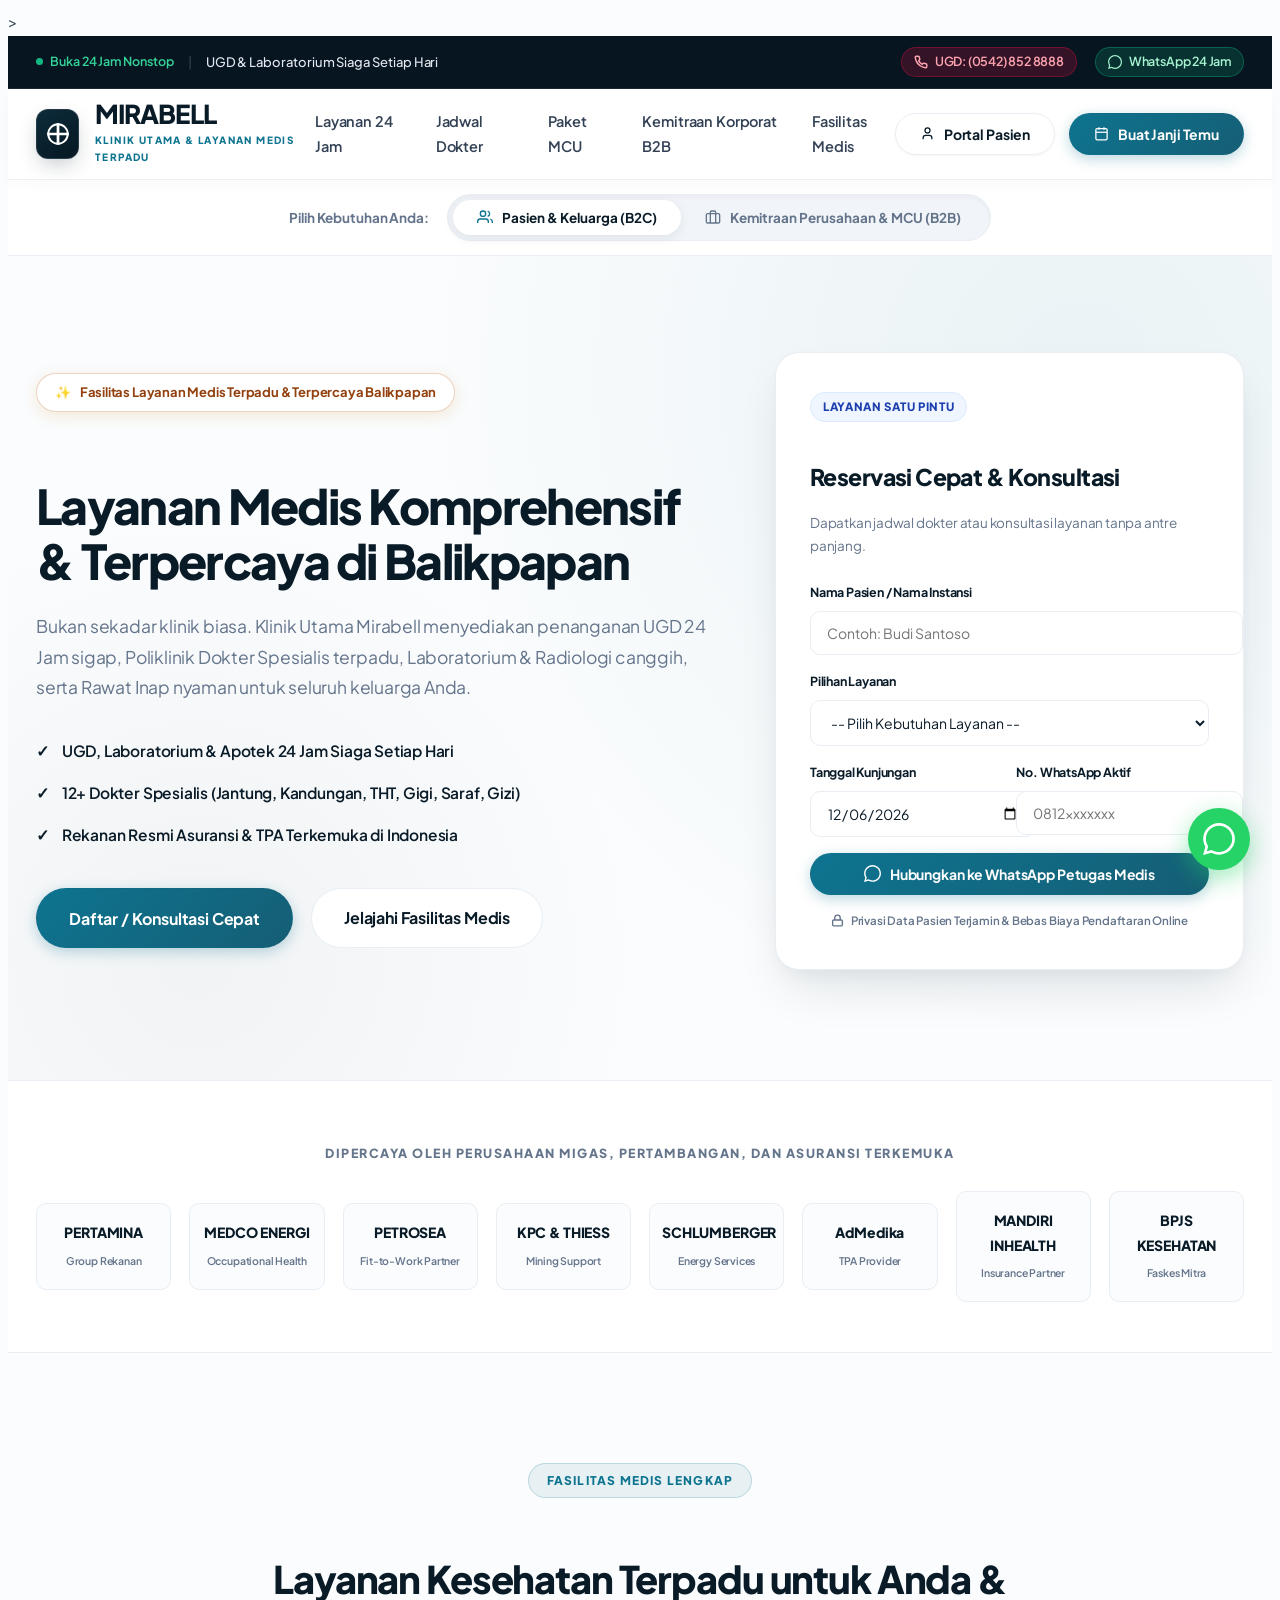
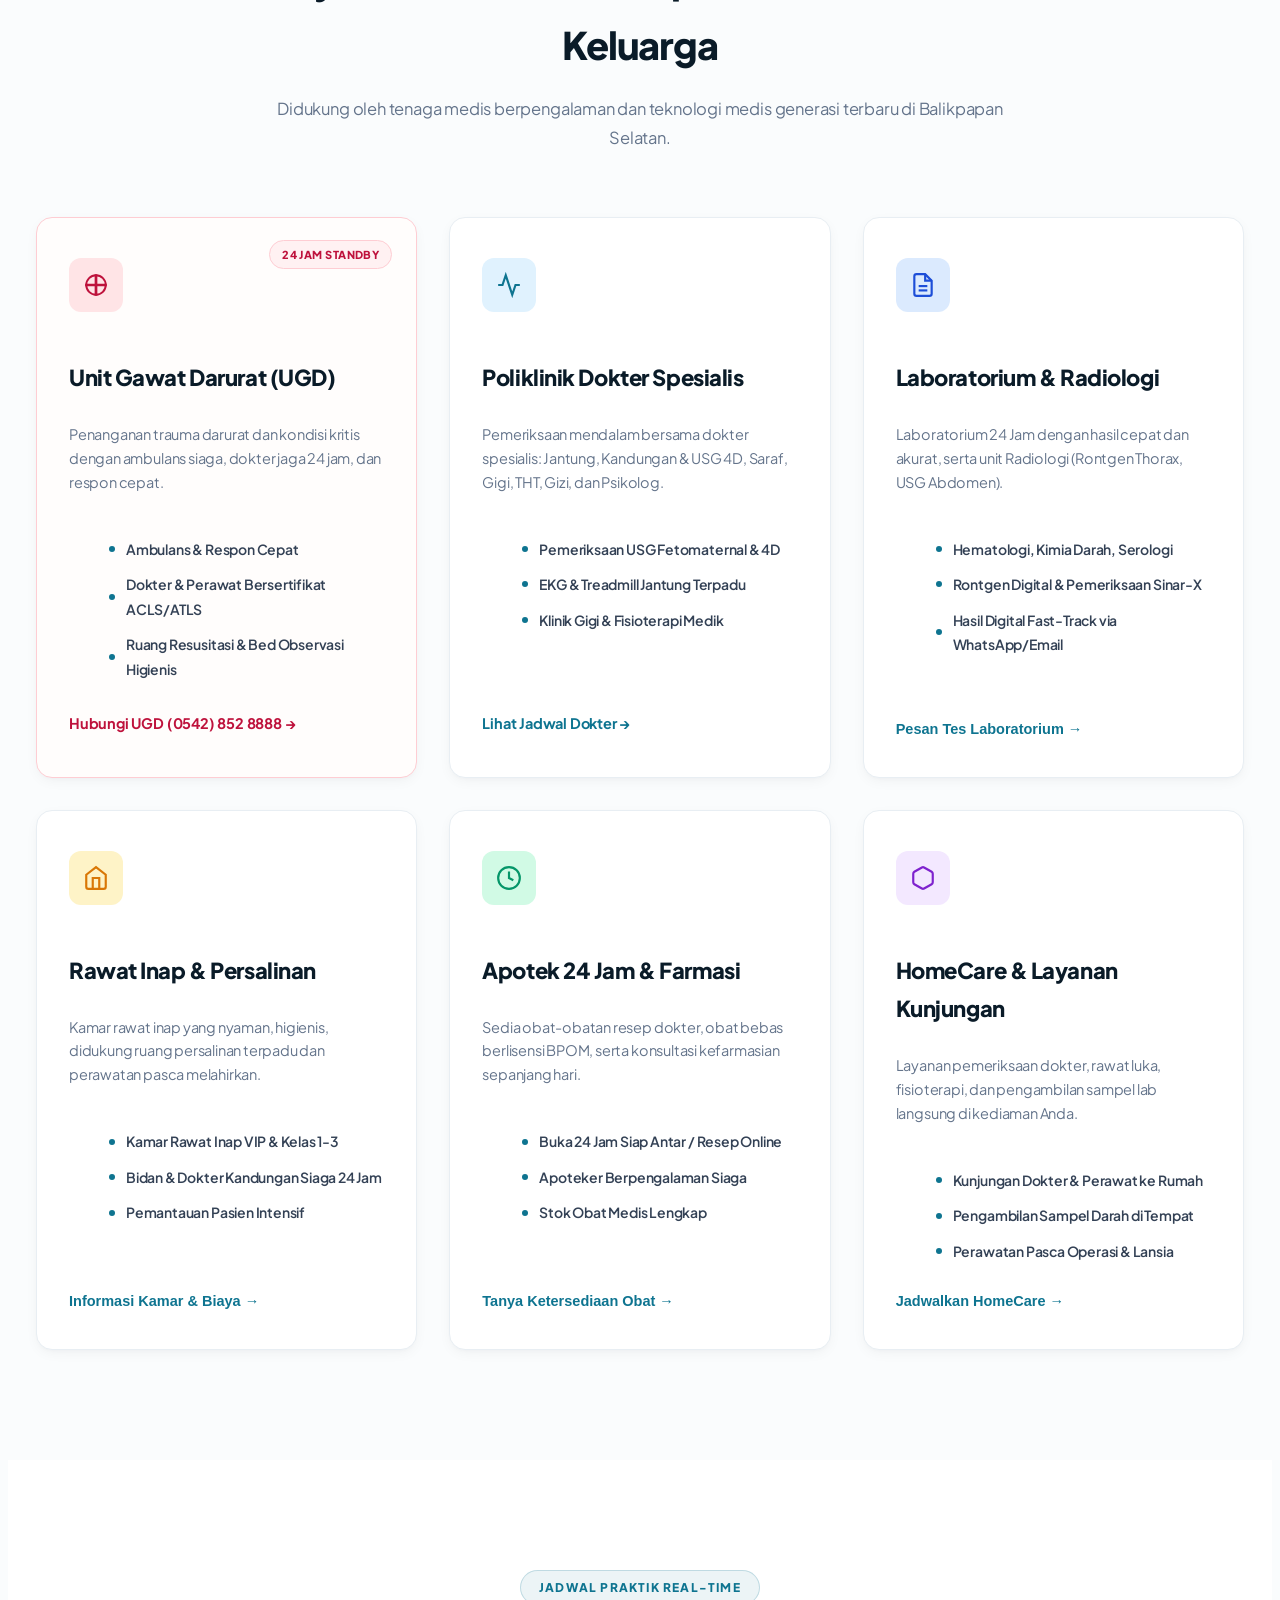
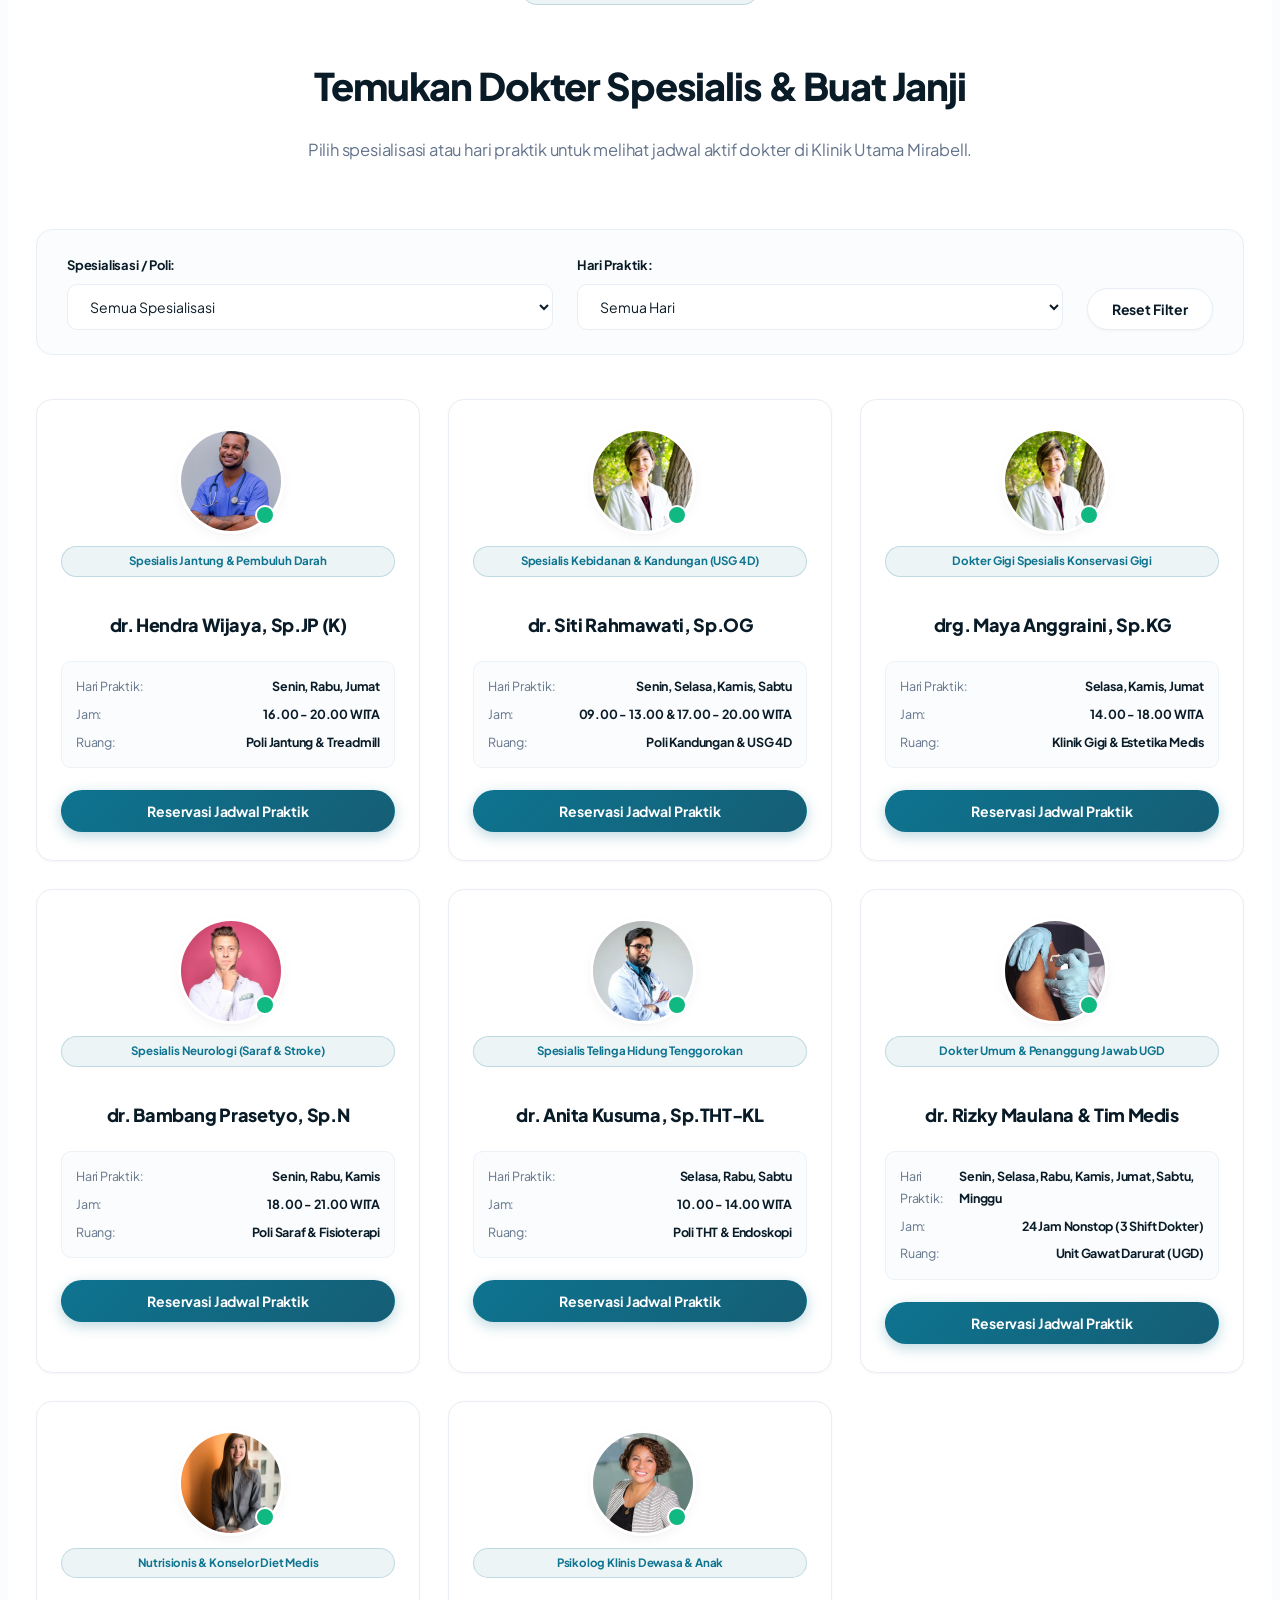
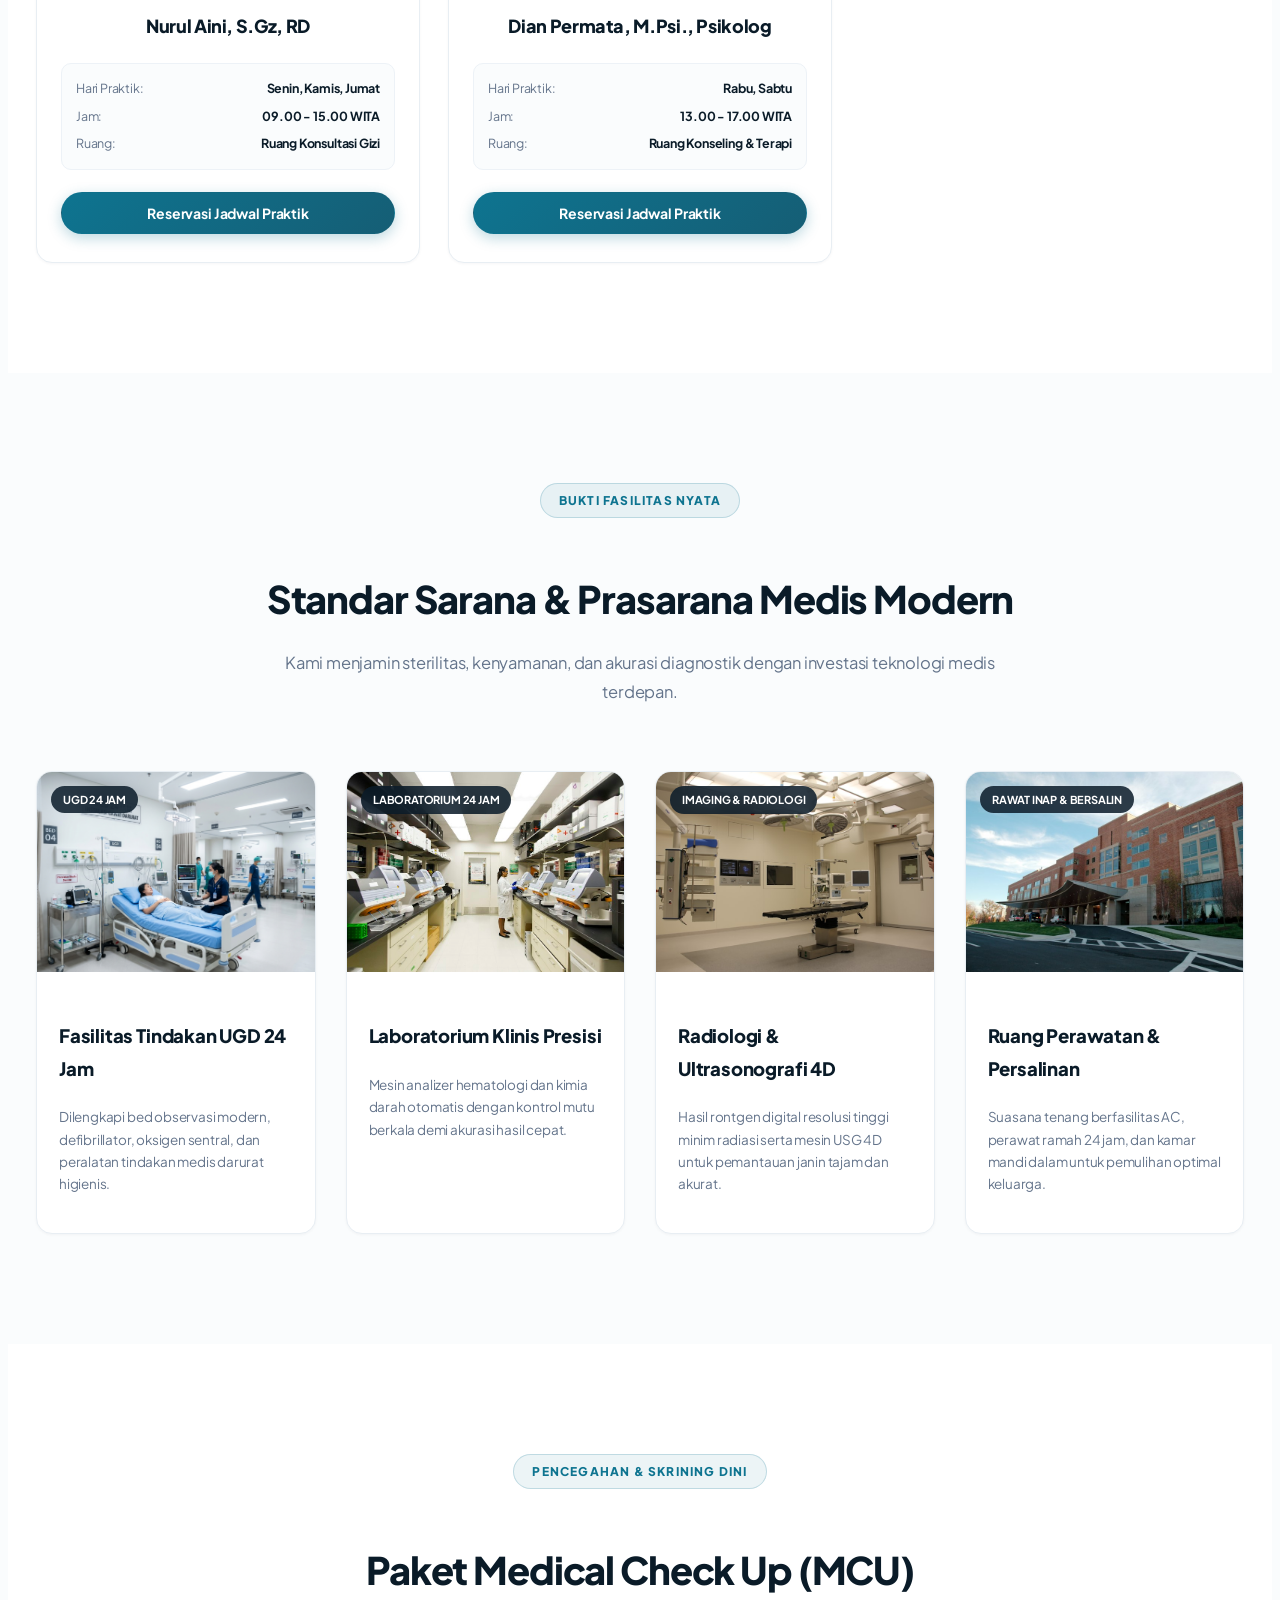
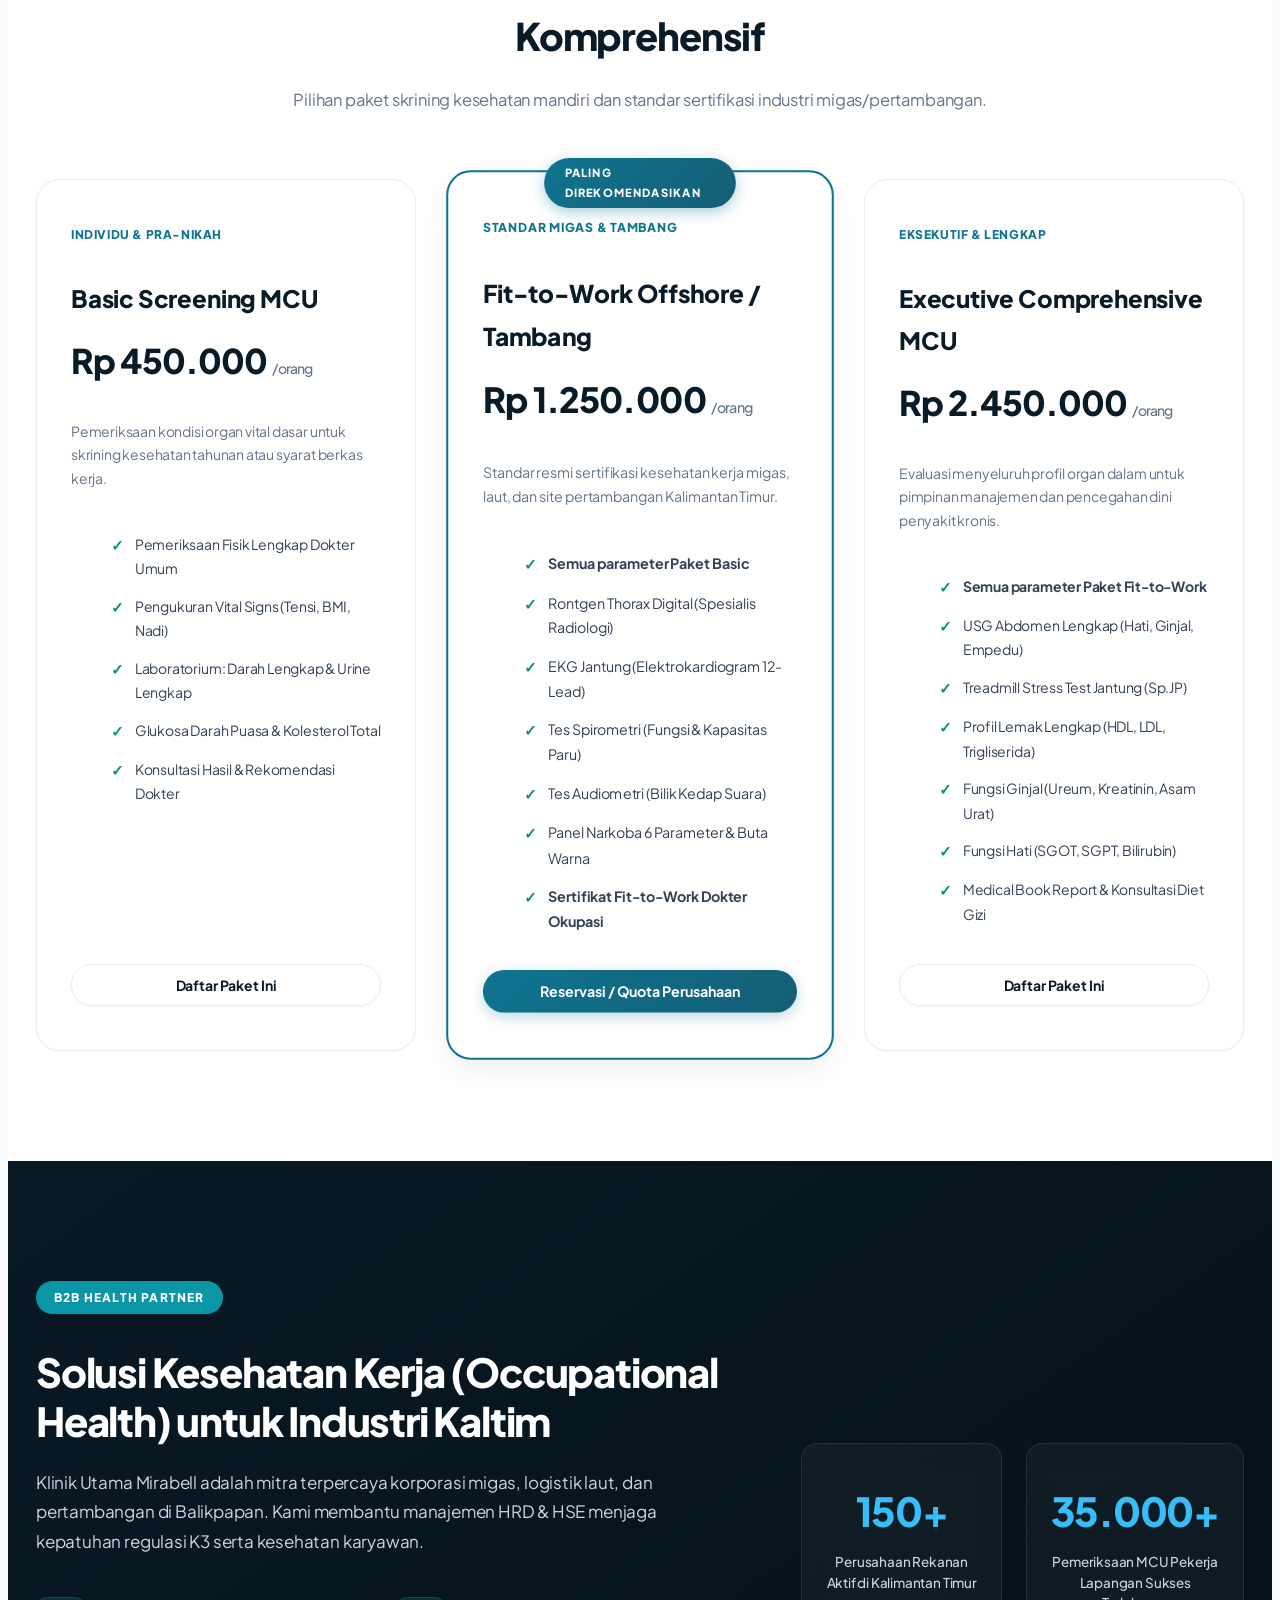
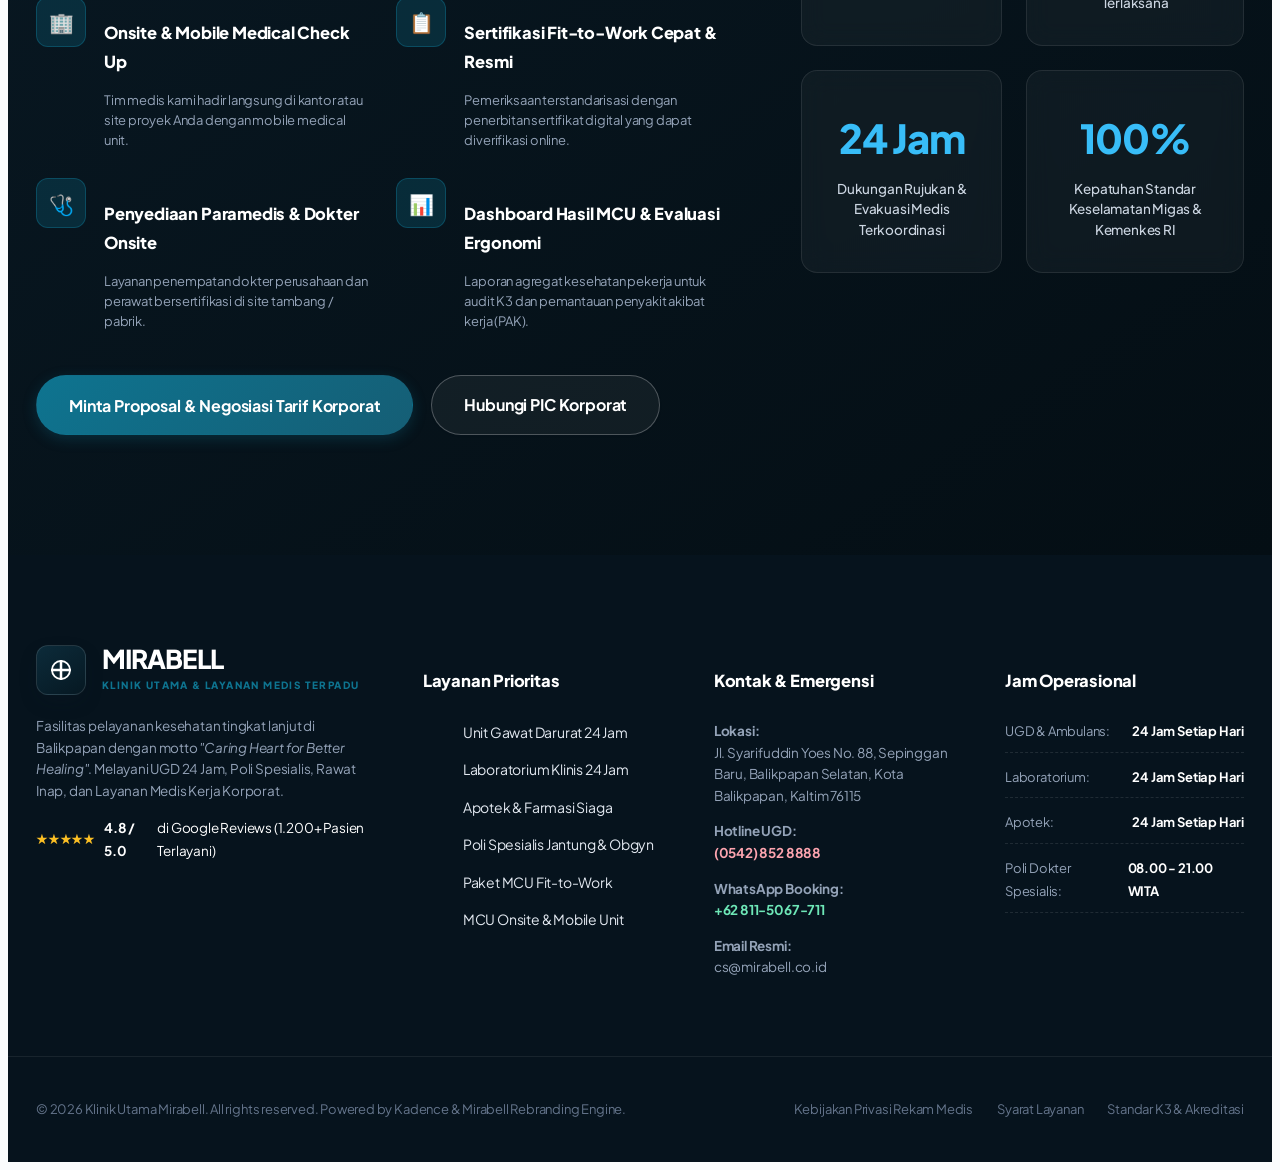
==== commit 6e032841: "refactor: remove accreditation chip and update hero badge to general medical service" ====
--- a/index.html
+++ b/index.html
@@ -62,7 +62,6 @@
   <aside class="emergency-bar">
     <div class="container emergency-bar-inner">
       <div class="emergency-left">
-        <span class="accreditation-chip">★ Terakreditasi Paripurna Kemenkes RI</span>
         <span class="live-pulse-badge">
           <span class="live-dot"></span> Buka 24 Jam Nonstop
         </span>
@@ -142,8 +141,8 @@
       <!-- Left: Value Proposition -->
       <div class="hero-content">
         <div id="heroBadge" class="hero-accreditation-pill">
-          <span class="gold-badge-icon">★</span>
-          <span id="heroBadgeText">Fasilitas Kesehatan Utama Terakreditasi Paripurna Balikpapan</span>
+          <span class="gold-badge-icon">✨</span>
+          <span id="heroBadgeText">Fasilitas Layanan Medis Terpadu & Terpercaya Balikpapan</span>
         </div>
         
         <h1 id="heroTitle">
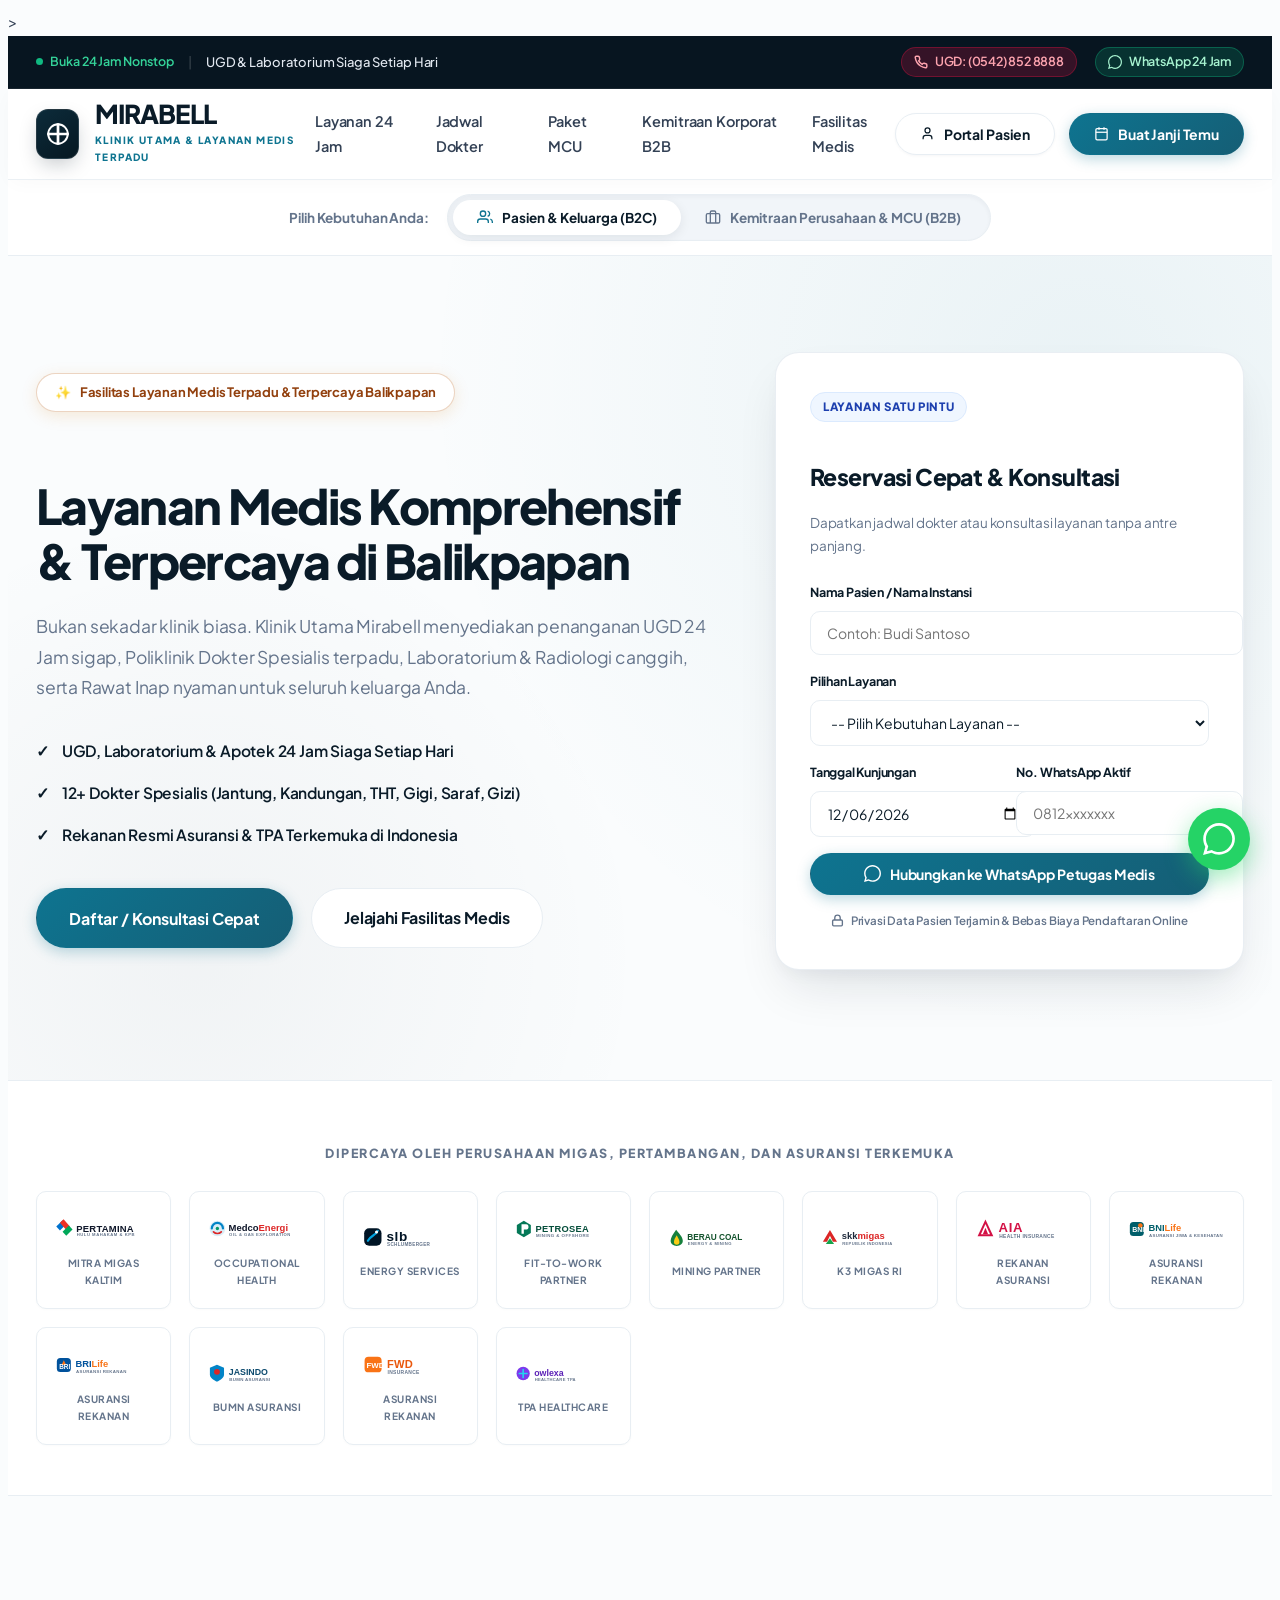
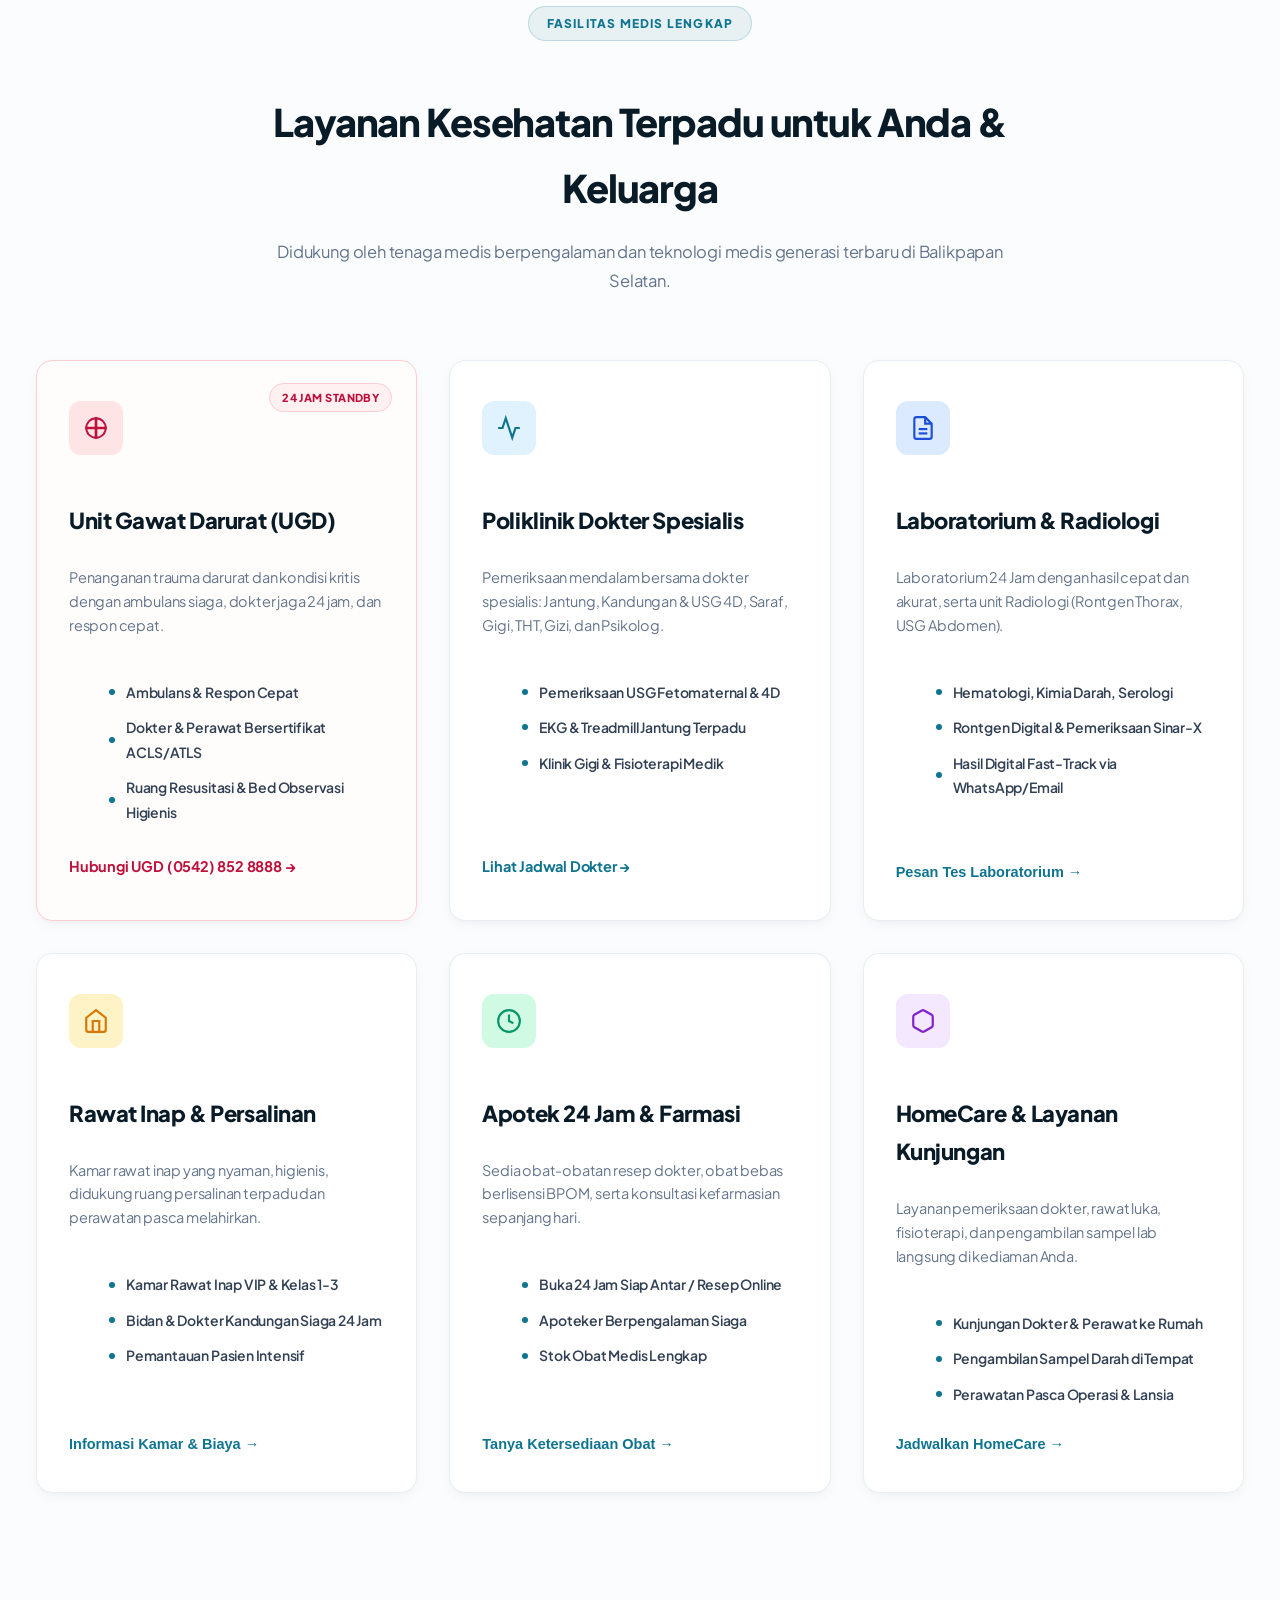
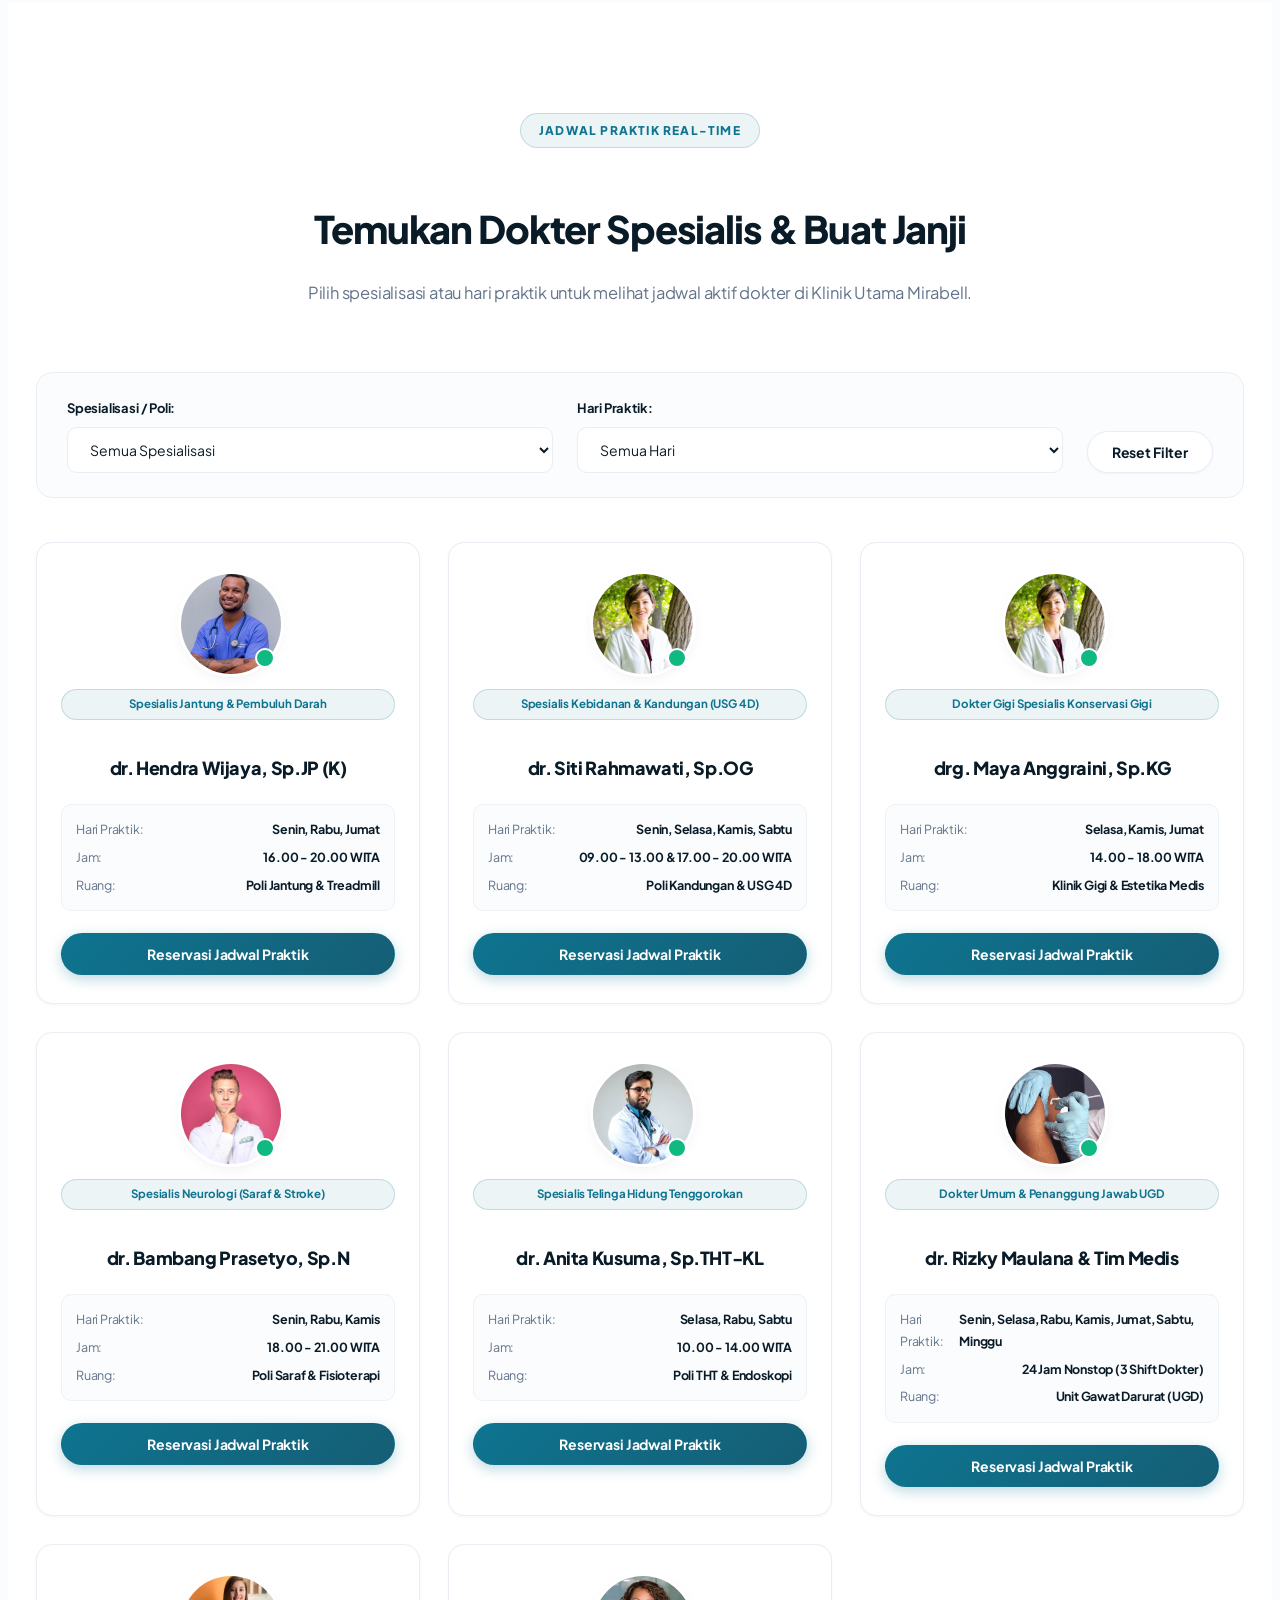
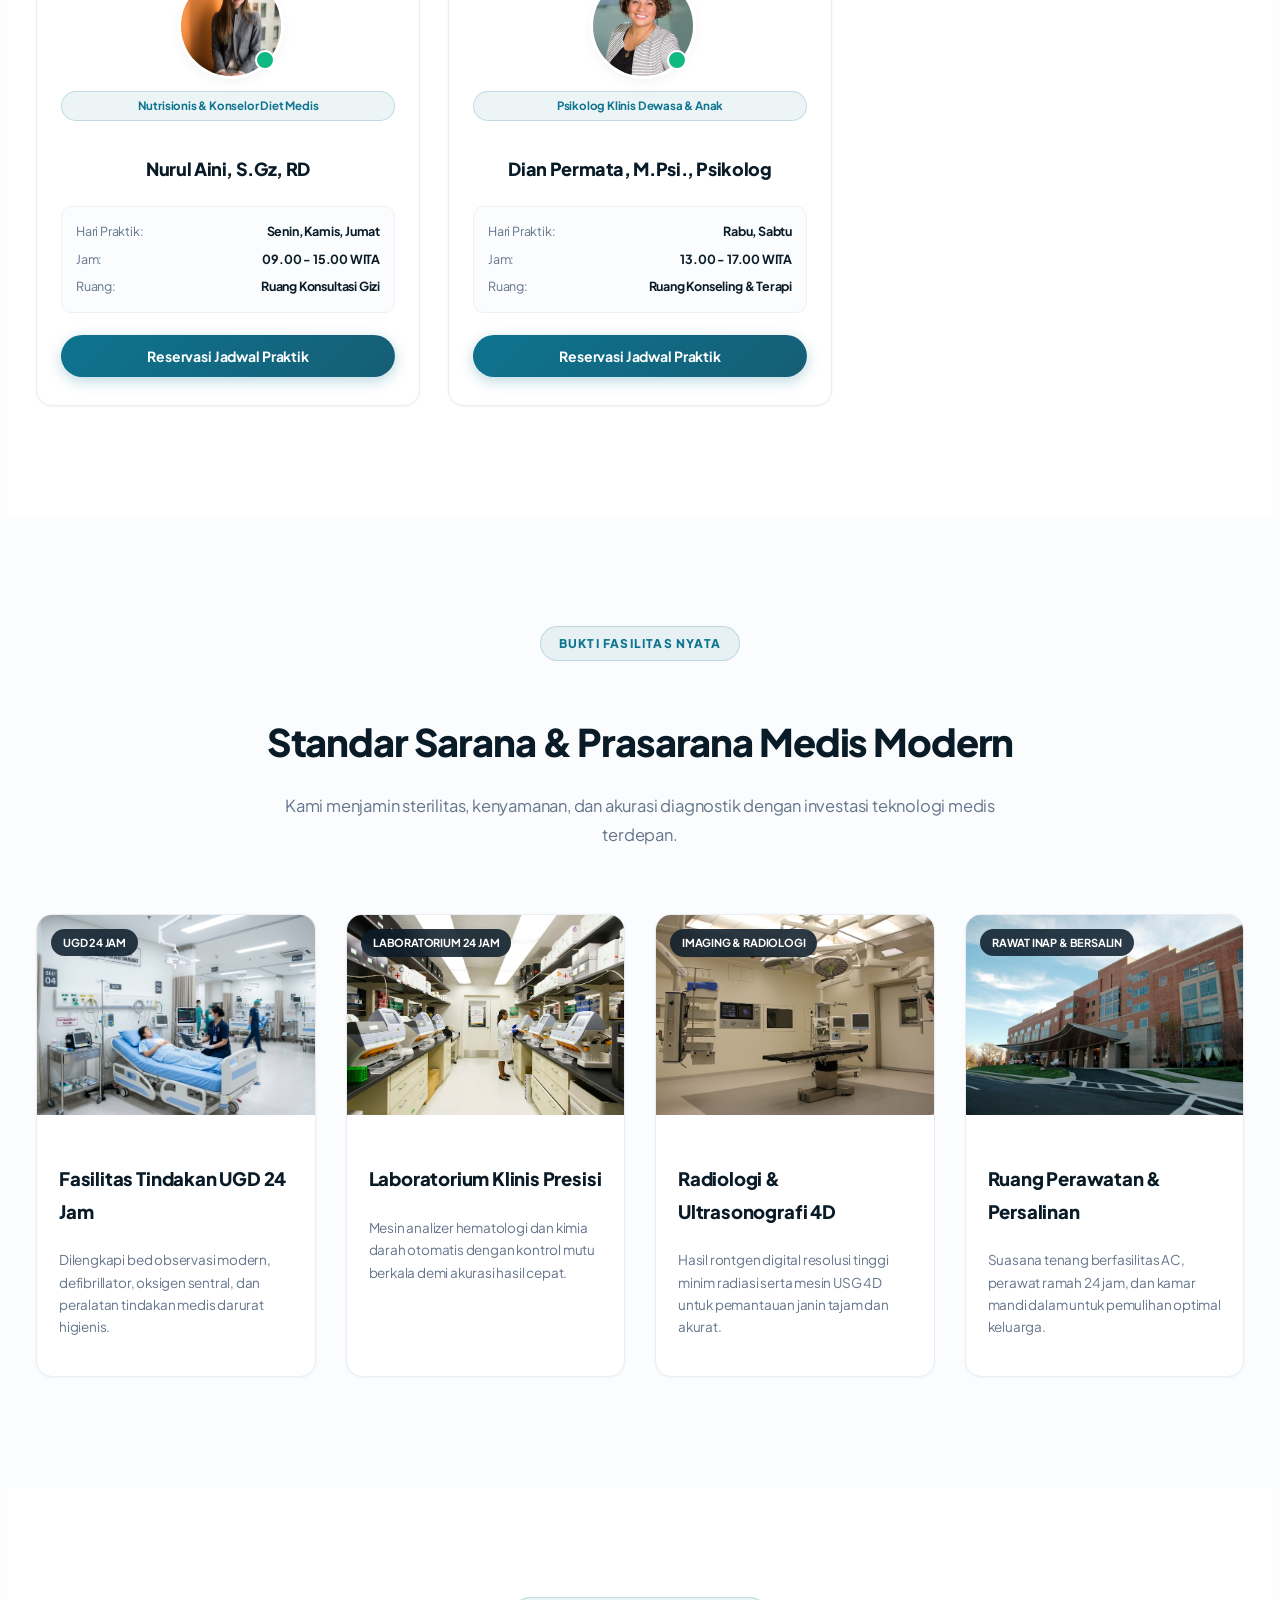
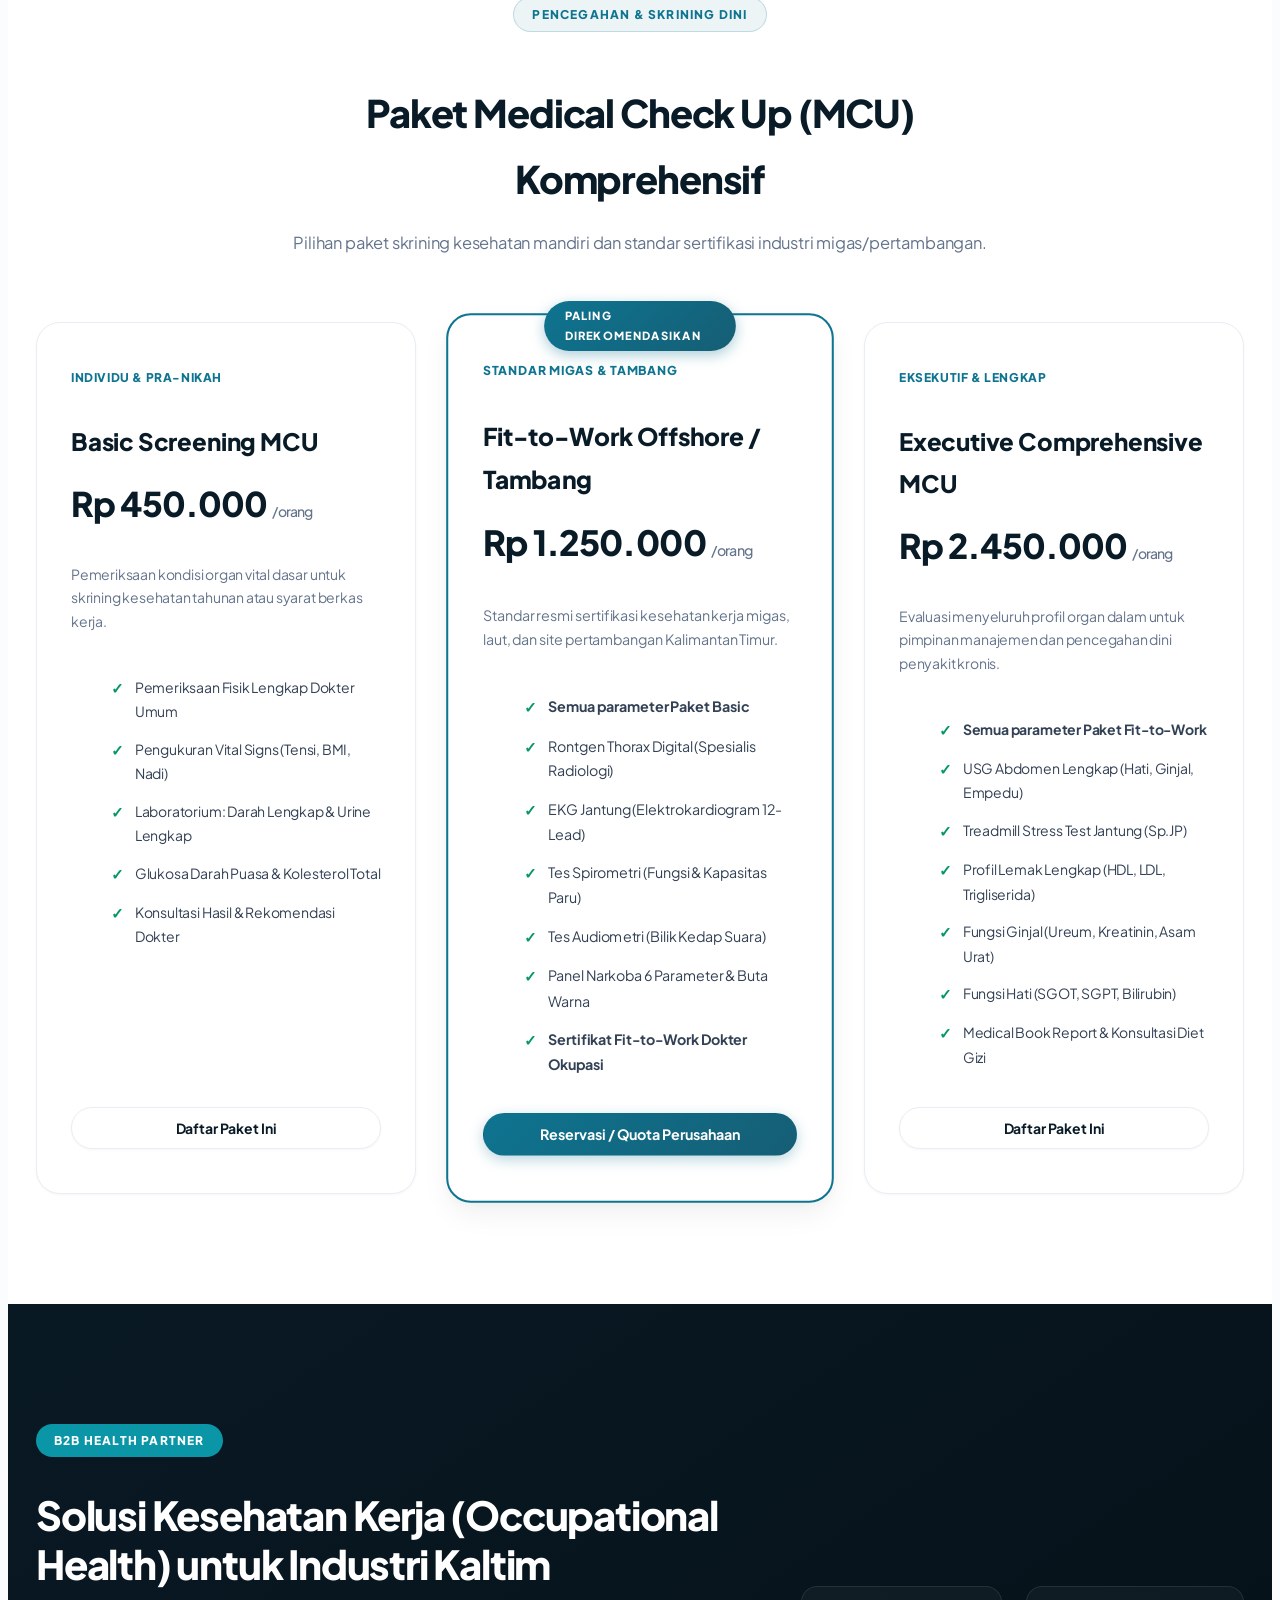
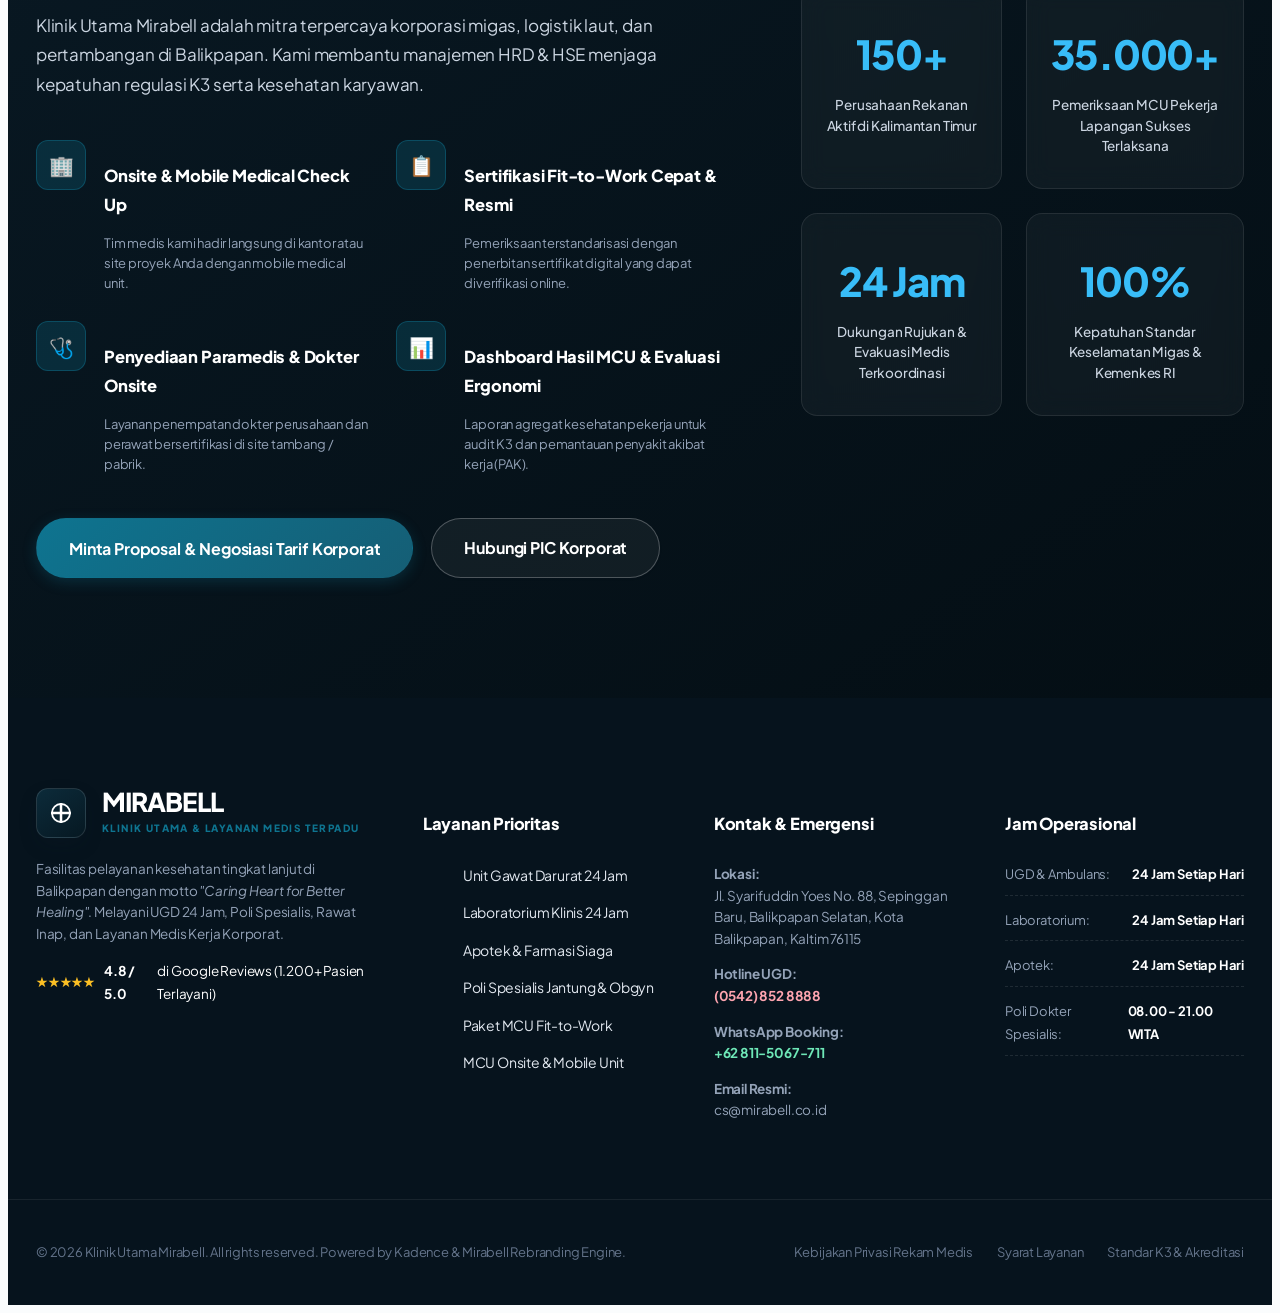
==== commit d1ba98a3: "feat: add 12 authentic corporate & insurance partner vector logos from mirabell.co.id" ====
--- a/index.html
+++ b/index.html
@@ -234,15 +234,55 @@
       <div class="trust-header">
         <p class="trust-subtitle">Dipercaya oleh Perusahaan Migas, Pertambangan, dan Asuransi Terkemuka</p>
       </div>
-      <div class="partner-grid">
-        <div class="partner-card"><strong>PERTAMINA</strong><span>Group Rekanan</span></div>
-        <div class="partner-card"><strong>MEDCO ENERGI</strong><span>Occupational Health</span></div>
-        <div class="partner-card"><strong>PETROSEA</strong><span>Fit-to-Work Partner</span></div>
-        <div class="partner-card"><strong>KPC & THIESS</strong><span>Mining Support</span></div>
-        <div class="partner-card"><strong>SCHLUMBERGER</strong><span>Energy Services</span></div>
-        <div class="partner-card"><strong>AdMedika</strong><span>TPA Provider</span></div>
-        <div class="partner-card"><strong>MANDIRI INHEALTH</strong><span>Insurance Partner</span></div>
-        <div class="partner-card"><strong>BPJS KESEHATAN</strong><span>Faskes Mitra</span></div>
+            <div class="partner-grid">
+        <div class="partner-logo-card" title="Pertamina Hulu Mahakam & KPB">
+          <img src="assets/images/partners/pertamina.svg" alt="Pertamina" loading="lazy">
+          <span class="partner-category-sub">Mitra Migas Kaltim</span>
+        </div>
+        <div class="partner-logo-card" title="Medco Energi">
+          <img src="assets/images/partners/medco.svg" alt="Medco Energi" loading="lazy">
+          <span class="partner-category-sub">Occupational Health</span>
+        </div>
+        <div class="partner-logo-card" title="SLB (Schlumberger)">
+          <img src="assets/images/partners/slb.svg" alt="SLB Schlumberger" loading="lazy">
+          <span class="partner-category-sub">Energy Services</span>
+        </div>
+        <div class="partner-logo-card" title="Petrosea">
+          <img src="assets/images/partners/petrosea.svg" alt="Petrosea" loading="lazy">
+          <span class="partner-category-sub">Fit-to-Work Partner</span>
+        </div>
+        <div class="partner-logo-card" title="Berau Coal">
+          <img src="assets/images/partners/beraucoal.svg" alt="Berau Coal" loading="lazy">
+          <span class="partner-category-sub">Mining Partner</span>
+        </div>
+        <div class="partner-logo-card" title="SKK Migas">
+          <img src="assets/images/partners/skkmigas.svg" alt="SKK Migas" loading="lazy">
+          <span class="partner-category-sub">K3 Migas RI</span>
+        </div>
+        <div class="partner-logo-card" title="AIA Financial">
+          <img src="assets/images/partners/aia.svg" alt="AIA Financial" loading="lazy">
+          <span class="partner-category-sub">Rekanan Asuransi</span>
+        </div>
+        <div class="partner-logo-card" title="BNI Life">
+          <img src="assets/images/partners/bni_life.svg" alt="BNI Life" loading="lazy">
+          <span class="partner-category-sub">Asuransi Rekanan</span>
+        </div>
+        <div class="partner-logo-card" title="BRI Life">
+          <img src="assets/images/partners/bri_life.svg" alt="BRI Life" loading="lazy">
+          <span class="partner-category-sub">Asuransi Rekanan</span>
+        </div>
+        <div class="partner-logo-card" title="Asuransi Jasindo">
+          <img src="assets/images/partners/jasindo.svg" alt="Jasindo" loading="lazy">
+          <span class="partner-category-sub">BUMN Asuransi</span>
+        </div>
+        <div class="partner-logo-card" title="FWD Insurance">
+          <img src="assets/images/partners/fwd.svg" alt="FWD Insurance" loading="lazy">
+          <span class="partner-category-sub">Asuransi Rekanan</span>
+        </div>
+        <div class="partner-logo-card" title="Owlexa Healthcare">
+          <img src="assets/images/partners/owlexa.svg" alt="Owlexa Healthcare" loading="lazy">
+          <span class="partner-category-sub">TPA Healthcare</span>
+        </div>
       </div>
     </div>
   </section>
--- a/assets/css/mirabell-custom.css
+++ b/assets/css/mirabell-custom.css
@@ -1548,3 +1548,43 @@
     text-align: center;
   }
 }
+
+/* Partner Logo Cards - Luxury Grid */
+.partner-logo-card {
+  background: #FFFFFF;
+  border: 1px solid var(--global-palette6);
+  border-radius: var(--radius-sm);
+  padding: 16px 14px;
+  display: flex;
+  flex-direction: column;
+  align-items: center;
+  justify-content: center;
+  gap: 8px;
+  min-height: 84px;
+  transition: all var(--ease-smooth);
+  box-shadow: 0 1px 3px rgba(10, 27, 40, 0.02);
+}
+
+.partner-logo-card:hover {
+  background: #FAFCFD;
+  border-color: var(--global-palette1);
+  transform: translateY(-3px);
+  box-shadow: var(--shadow-diffuse-sm);
+}
+
+.partner-logo-card img {
+  height: 36px;
+  width: auto;
+  max-width: 100%;
+  object-fit: contain;
+  transition: all var(--ease-smooth);
+}
+
+.partner-logo-card .partner-category-sub {
+  font-size: 10px;
+  font-weight: 700;
+  text-transform: uppercase;
+  letter-spacing: 0.05em;
+  color: var(--global-palette5);
+  text-align: center;
+}
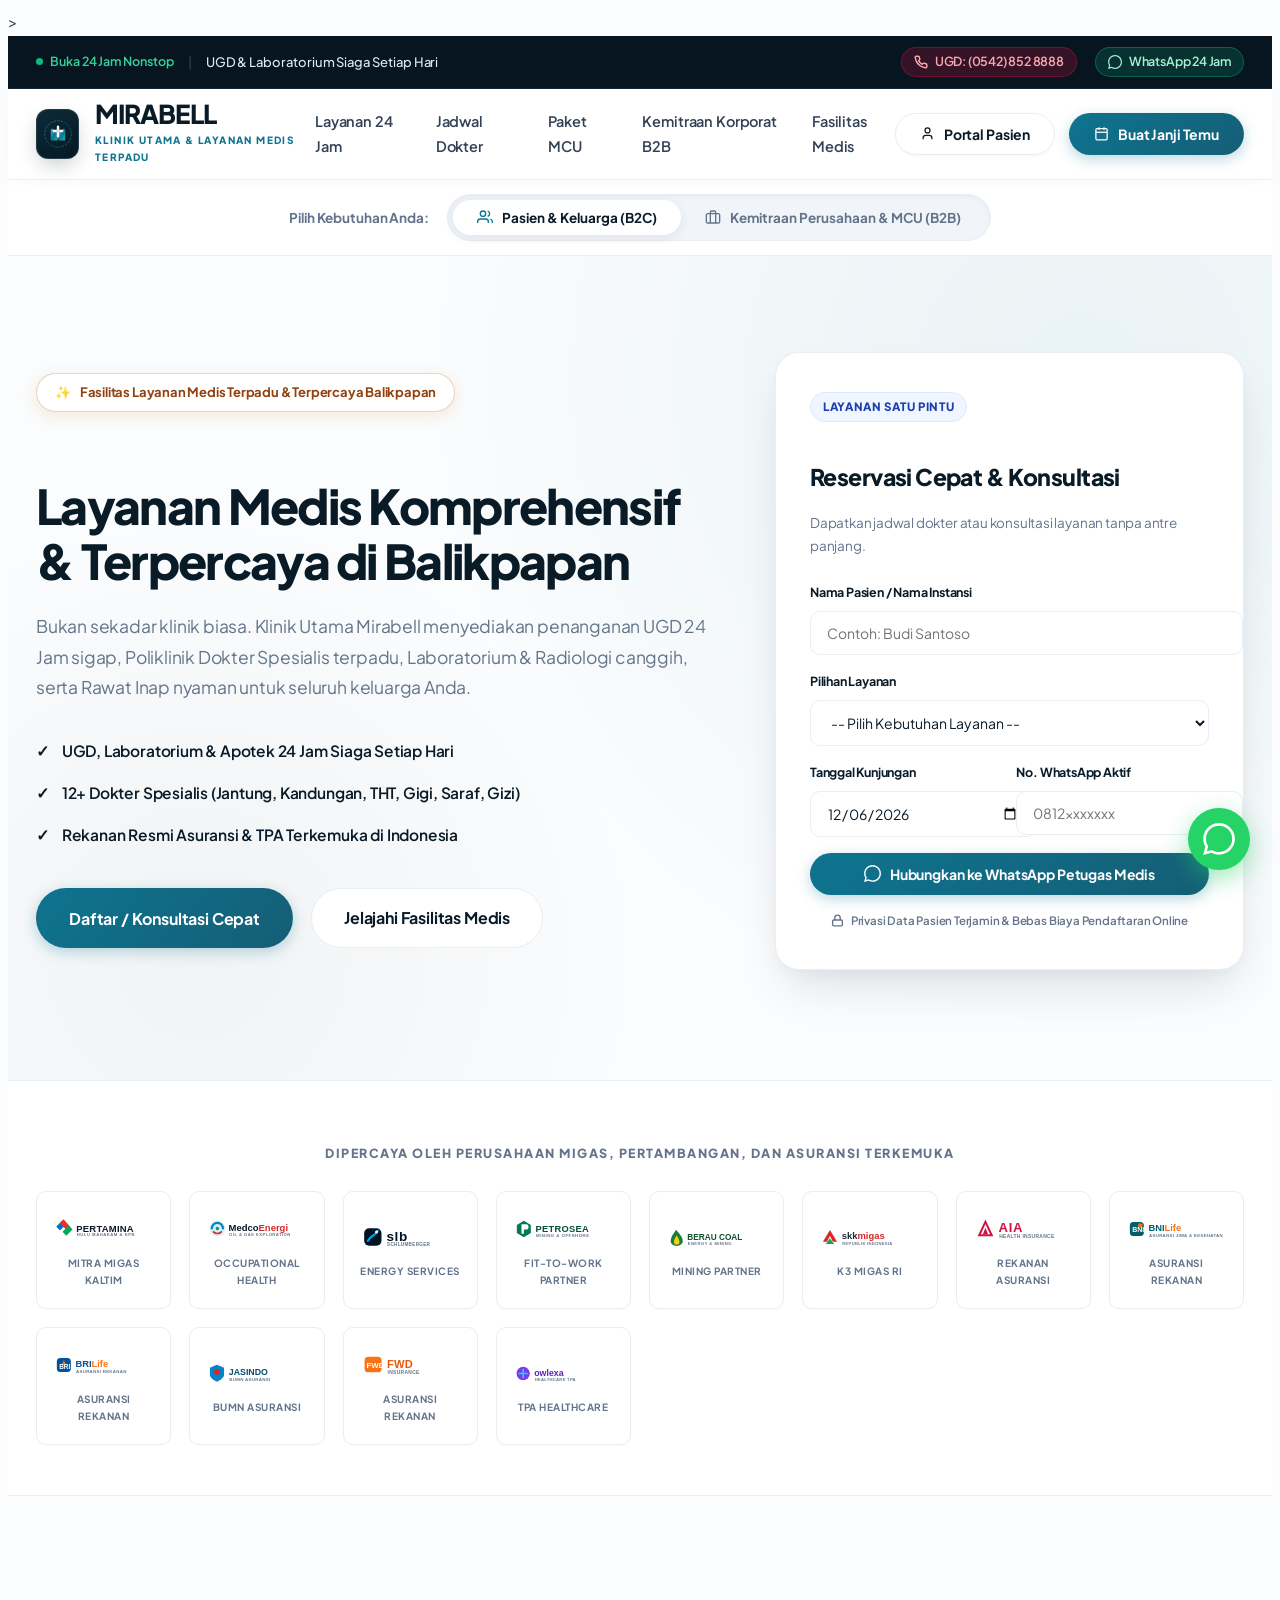
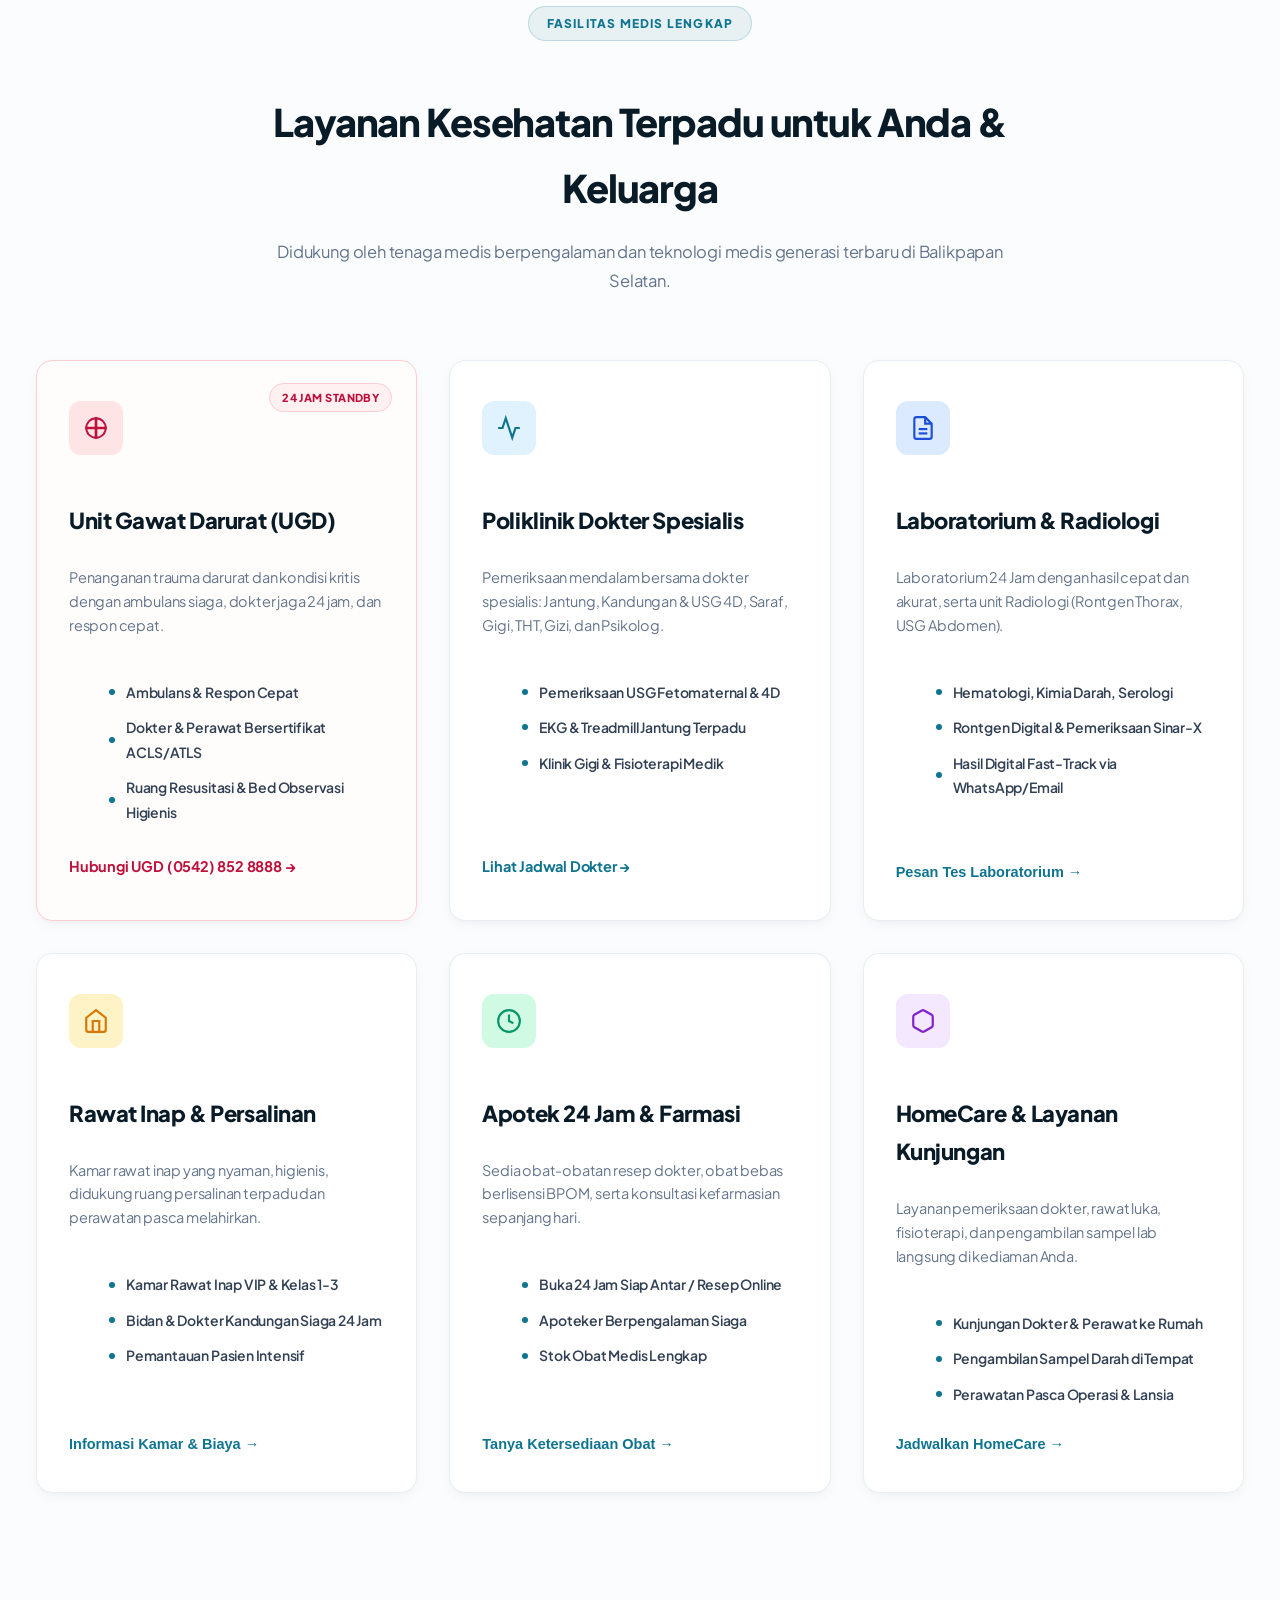
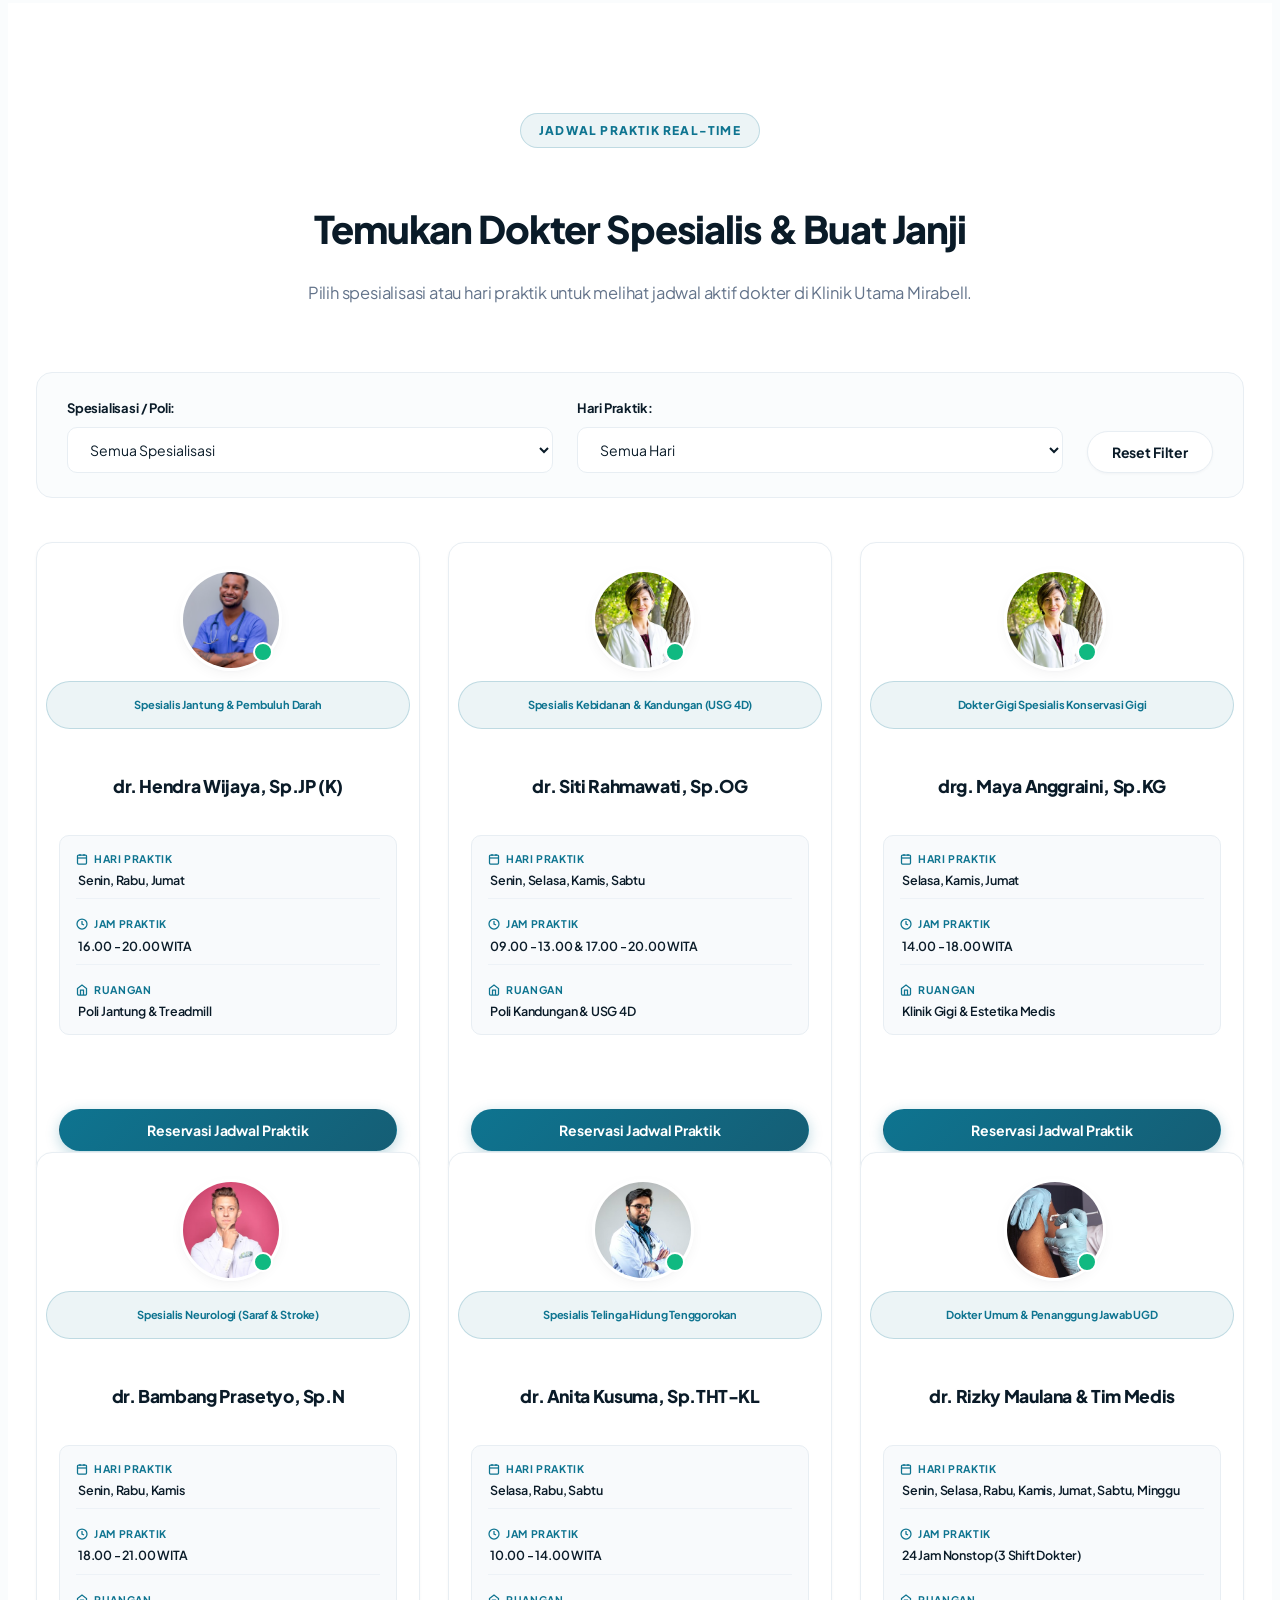
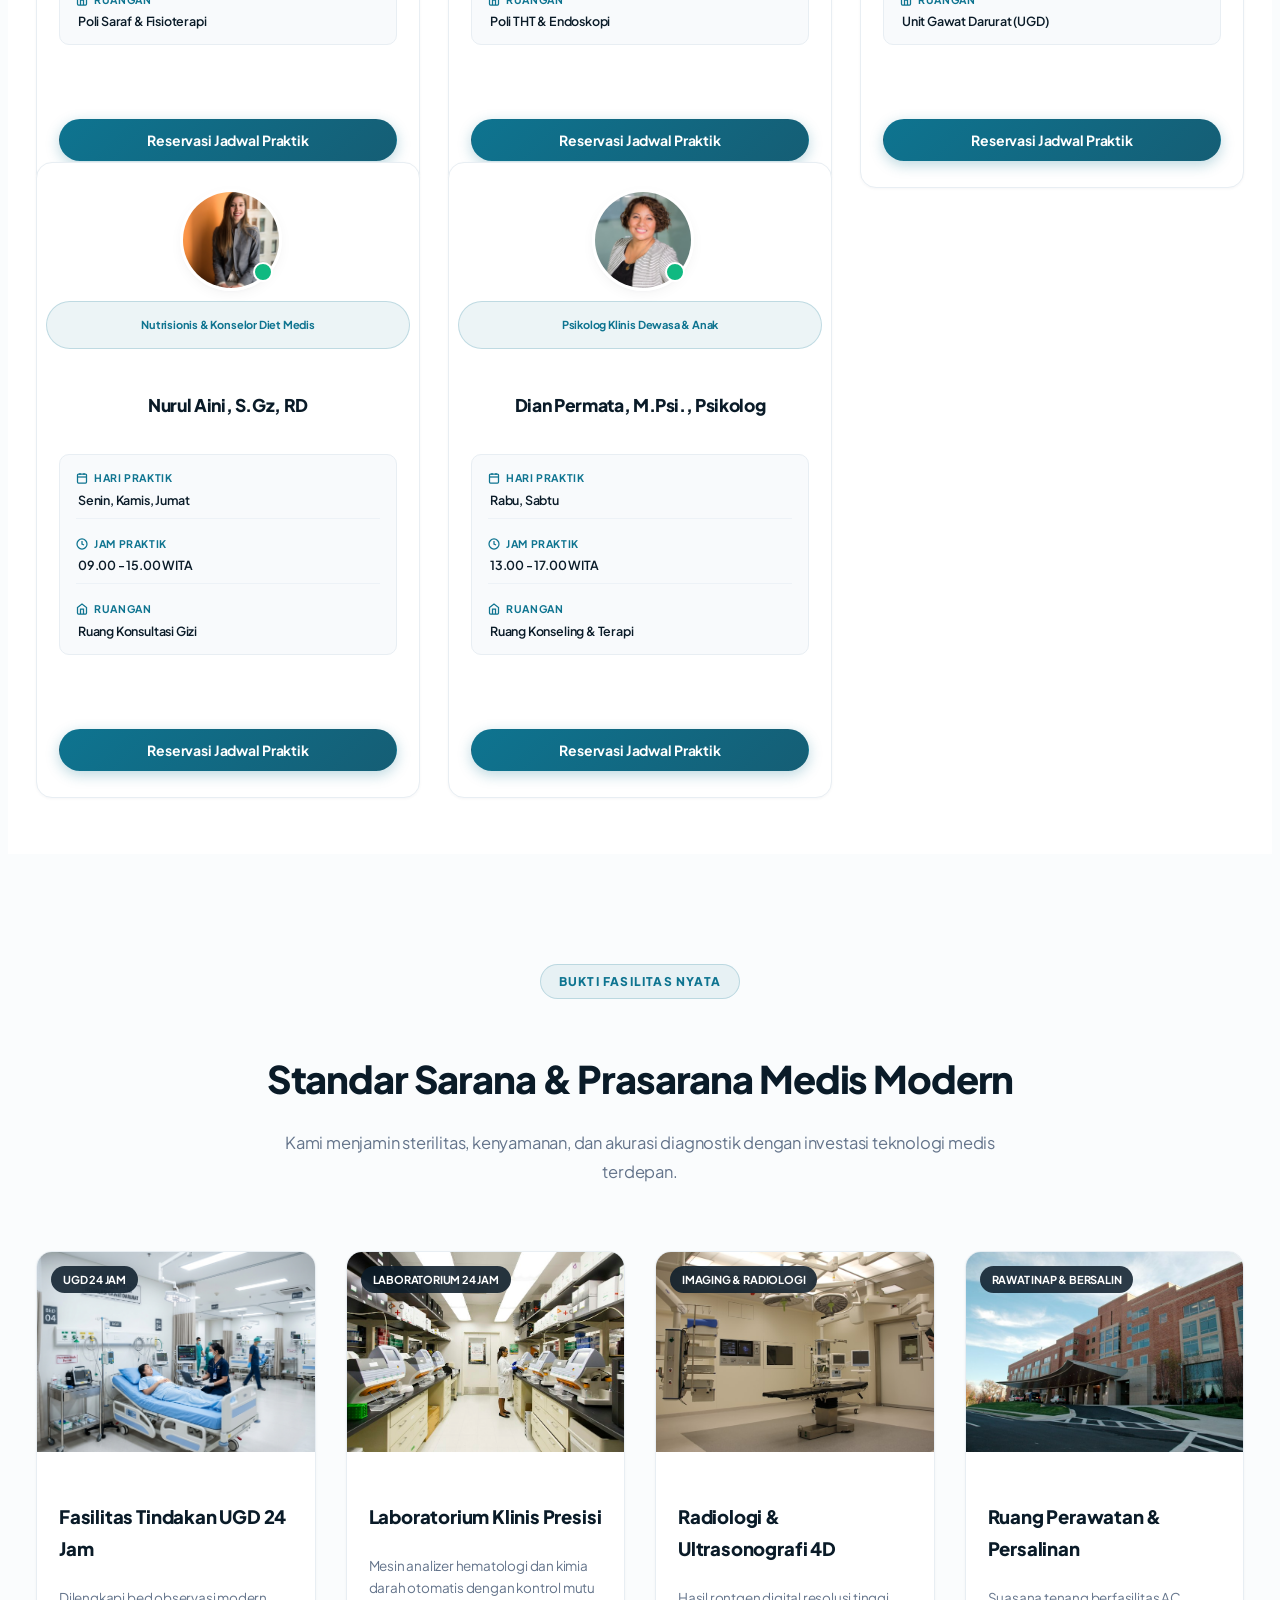
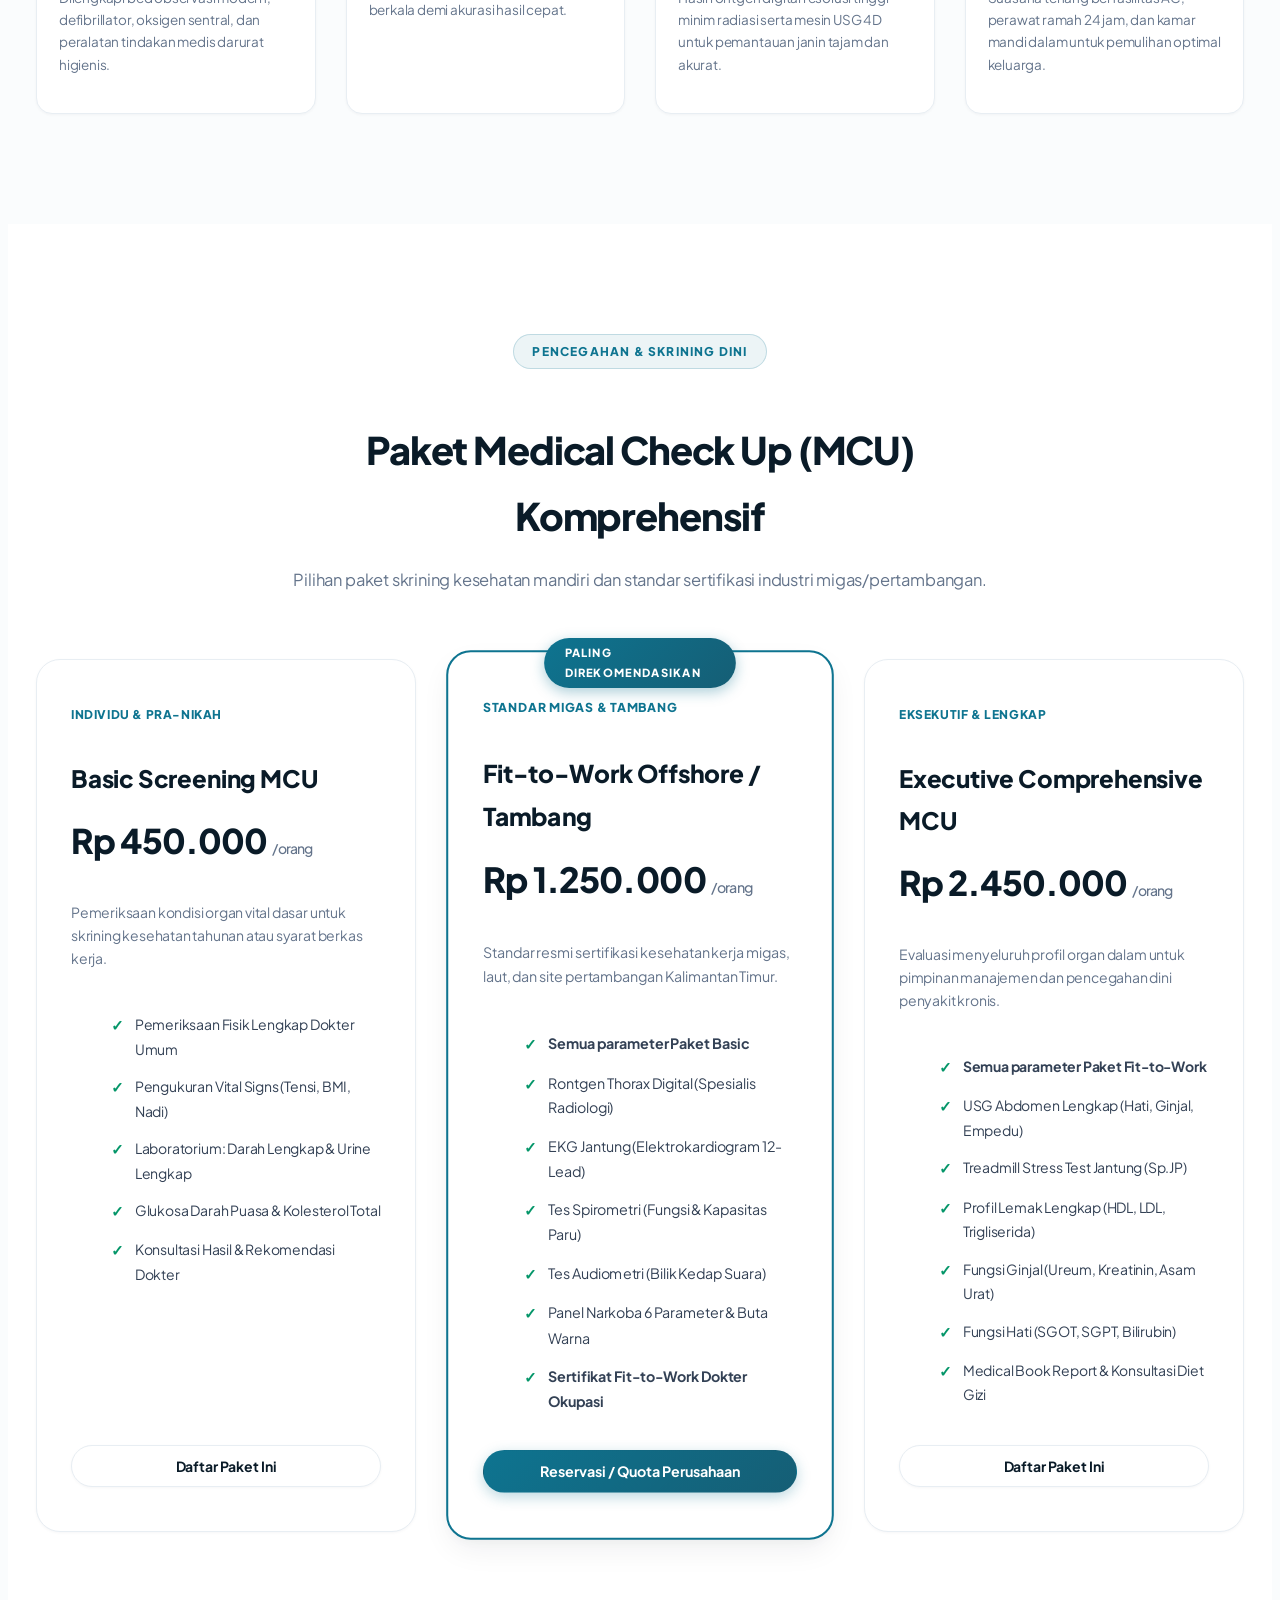
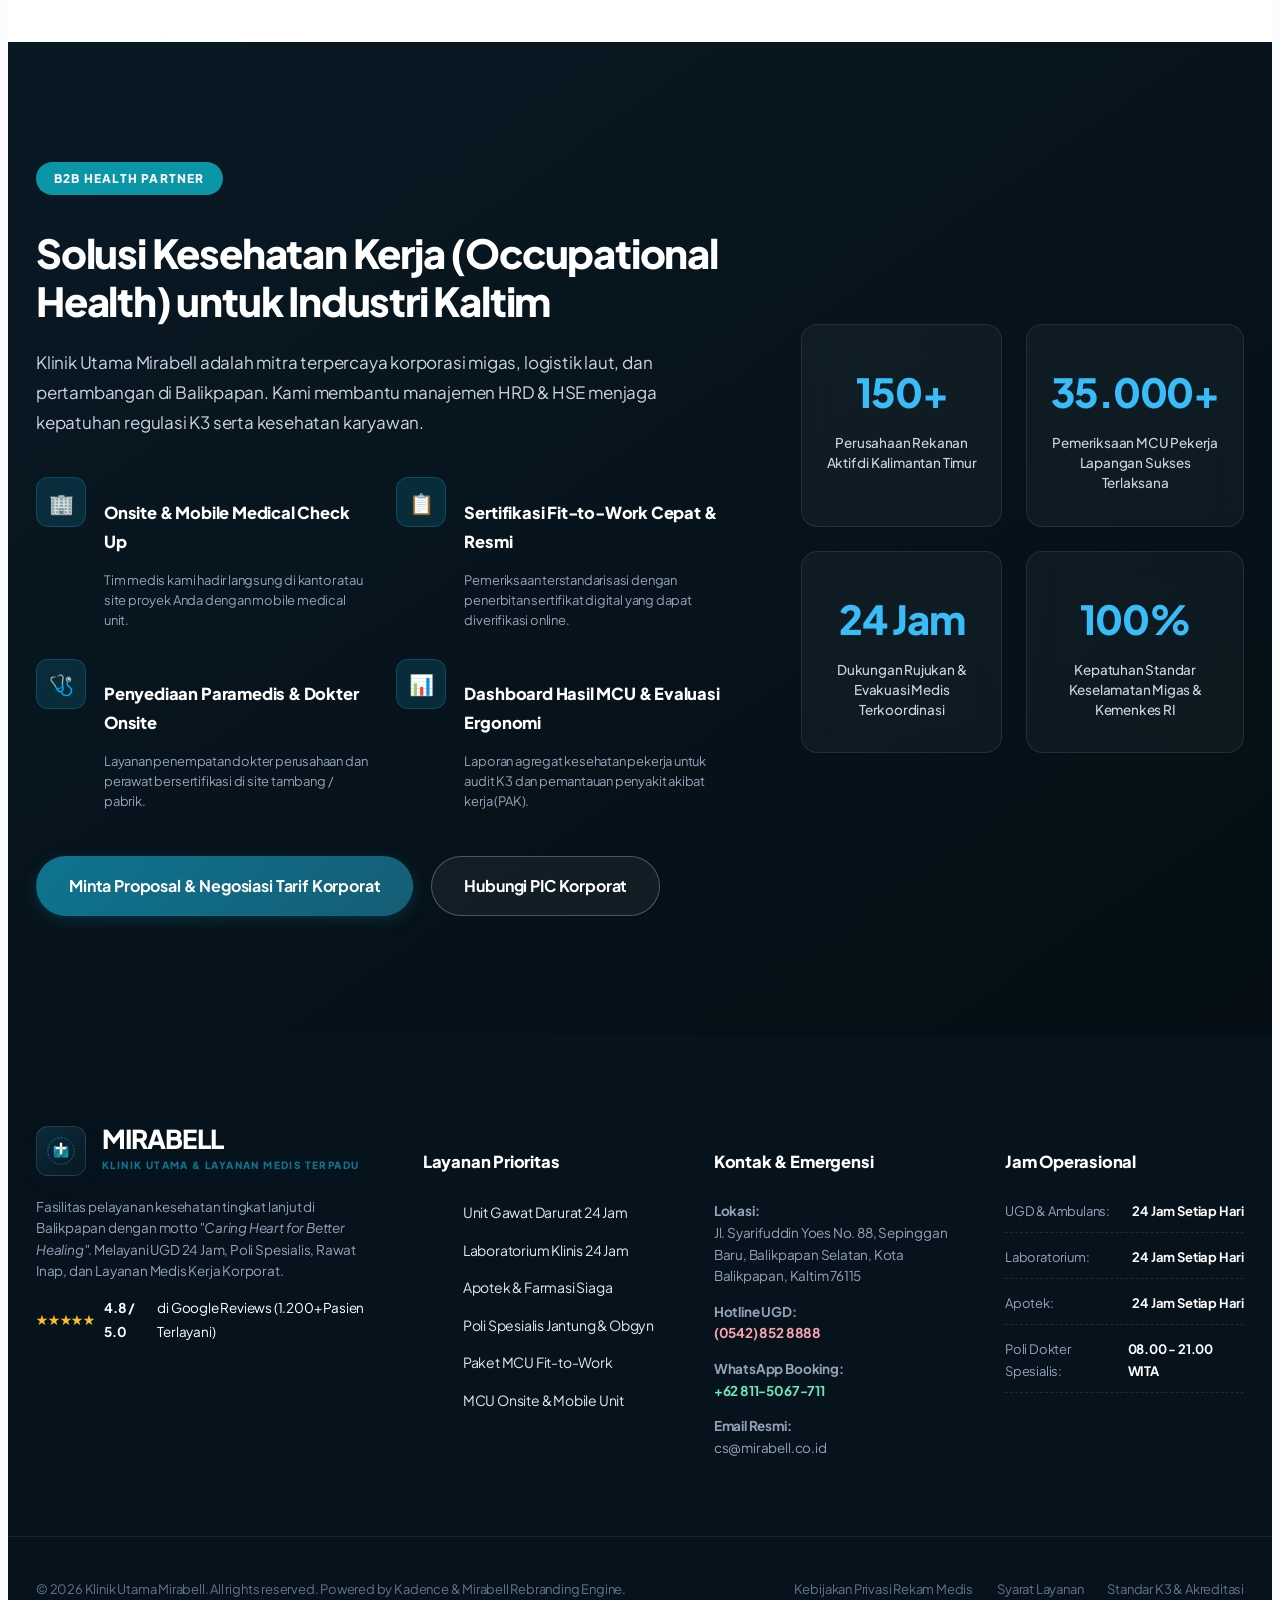
==== commit 7b0a5d9f: "fix(brand): render inline SVG logos on showcase and navbar to prevent broken image icons on remote C" ====
--- a/index.html
+++ b/index.html
@@ -2,6 +2,7 @@
 <html lang="id">
 >
 <head>
+  <link rel="icon" type="image/svg+xml" href="assets/images/brand/mirabell-mark-concept1.svg">
   <meta charset="UTF-8">
   <meta name="viewport" content="width=device-width, initial-scale=1.0">
   <title>Klinik Utama Mirabell | Layanan Medis Terpadu & UGD 24 Jam Balikpapan</title>
@@ -86,7 +87,22 @@
     <div class="container header-inner">
       <a href="#" class="brand-logo">
         <div class="logo-symbol">
-          <svg width="26" height="26" viewBox="0 0 24 24" fill="none" stroke="#FFFFFF" stroke-width="2.5"><path d="M12 2v20M2 12h20"/><circle cx="12" cy="12" r="9" stroke="#FFFFFF" stroke-width="1.8"/></svg>
+          <svg width="30" height="30" viewBox="0 0 100 100" fill="none">
+            <defs>
+              <linearGradient id="sym-teal" x1="0%" y1="0%" x2="100%" y2="100%">
+                <stop offset="0%" stop-color="#38BDF8"/>
+                <stop offset="50%" stop-color="#0E7490"/>
+                <stop offset="100%" stop-color="#14B8A6"/>
+              </linearGradient>
+            </defs>
+            <circle cx="50" cy="50" r="44" fill="none" stroke="url(#sym-teal)" stroke-width="3" stroke-dasharray="8 4" opacity="0.6"/>
+            <path d="M26 68 L26 38 C26 34 29 31 33 33 L46 44 C48 45.5 49 48 49 51 L49 68 C49 70 47 72 45 72 L30 72 C27.8 72 26 70.2 26 68 Z" fill="url(#sym-teal)"/>
+            <path d="M74 68 L74 38 C74 34 71 31 67 33 L54 44 C52 45.5 51 48 51 51 L51 68 C51 70 53 72 55 72 L70 72 C72.2 72 74 70.2 74 68 Z" fill="url(#sym-teal)"/>
+            <path d="M46 26 C46 24 47.8 22 50 22 C52.2 22 54 24 54 26 L54 58 C54 60.2 52.2 62 50 62 C47.8 62 46 60.2 46 58 Z" fill="#FFFFFF"/>
+            <path d="M36 36 C34 36 32 37.8 32 40 C32 42.2 34 44 36 44 L64 44 C66 44 68 42.2 68 40 C68 37.8 66 36 64 36 Z" fill="#FFFFFF" opacity="0.95"/>
+            <circle cx="50" cy="40" r="4.5" fill="#E2C076"/>
+            <circle cx="50" cy="40" r="2" fill="#FFFFFF"/>
+          </svg>
         </div>
         <div class="logo-text">
           <span class="brand-name">MIRABELL</span>
@@ -635,8 +651,23 @@
       <div class="footer-col about-col">
         <div class="brand-logo footer-logo">
           <div class="logo-symbol">
-            <svg width="24" height="24" viewBox="0 0 24 24" fill="none" stroke="#FFFFFF" stroke-width="2.5"><path d="M12 2v20M2 12h20"/><circle cx="12" cy="12" r="9" stroke="#FFFFFF" stroke-width="1.8"/></svg>
-          </div>
+          <svg width="30" height="30" viewBox="0 0 100 100" fill="none">
+            <defs>
+              <linearGradient id="sym-teal" x1="0%" y1="0%" x2="100%" y2="100%">
+                <stop offset="0%" stop-color="#38BDF8"/>
+                <stop offset="50%" stop-color="#0E7490"/>
+                <stop offset="100%" stop-color="#14B8A6"/>
+              </linearGradient>
+            </defs>
+            <circle cx="50" cy="50" r="44" fill="none" stroke="url(#sym-teal)" stroke-width="3" stroke-dasharray="8 4" opacity="0.6"/>
+            <path d="M26 68 L26 38 C26 34 29 31 33 33 L46 44 C48 45.5 49 48 49 51 L49 68 C49 70 47 72 45 72 L30 72 C27.8 72 26 70.2 26 68 Z" fill="url(#sym-teal)"/>
+            <path d="M74 68 L74 38 C74 34 71 31 67 33 L54 44 C52 45.5 51 48 51 51 L51 68 C51 70 53 72 55 72 L70 72 C72.2 72 74 70.2 74 68 Z" fill="url(#sym-teal)"/>
+            <path d="M46 26 C46 24 47.8 22 50 22 C52.2 22 54 24 54 26 L54 58 C54 60.2 52.2 62 50 62 C47.8 62 46 60.2 46 58 Z" fill="#FFFFFF"/>
+            <path d="M36 36 C34 36 32 37.8 32 40 C32 42.2 34 44 36 44 L64 44 C66 44 68 42.2 68 40 C68 37.8 66 36 64 36 Z" fill="#FFFFFF" opacity="0.95"/>
+            <circle cx="50" cy="40" r="4.5" fill="#E2C076"/>
+            <circle cx="50" cy="40" r="2" fill="#FFFFFF"/>
+          </svg>
+        </div>
           <div class="logo-text">
             <span class="brand-name">MIRABELL</span>
             <span class="brand-category">KLINIK UTAMA & LAYANAN MEDIS TERPADU</span>
--- a/assets/css/mirabell-custom.css
+++ b/assets/css/mirabell-custom.css
@@ -1588,3 +1588,148 @@
   color: var(--global-palette5);
   text-align: center;
 }
+
+
+/* Doctor Schedule Cards - Perfectly Aligned & Clean Layout */
+.doctor-cards-grid {
+  display: grid;
+  grid-template-columns: repeat(auto-fill, minmax(285px, 1fr));
+  gap: 28px;
+  align-items: stretch;
+}
+
+.doctor-card {
+  background: #FFFFFF;
+  border: 1px solid var(--global-palette6);
+  border-radius: var(--radius-md);
+  padding: 26px 22px;
+  text-align: center;
+  box-shadow: var(--shadow-diffuse-xs);
+  transition: all var(--ease-smooth);
+  display: flex;
+  flex-direction: column;
+  height: 100%;
+  position: relative;
+}
+
+.doctor-card:hover {
+  border-color: var(--global-palette1);
+  box-shadow: var(--shadow-diffuse-md);
+  transform: translateY(-4px);
+}
+
+.doctor-img-container {
+  position: relative;
+  width: 96px;
+  height: 96px;
+  margin: 0 auto 16px;
+  flex-shrink: 0;
+}
+
+.doctor-img-round {
+  width: 100%;
+  height: 100%;
+  object-fit: cover;
+  border-radius: 50%;
+  border: 3px solid #FFFFFF;
+  box-shadow: var(--shadow-diffuse-sm);
+}
+
+.doctor-status-badge {
+  position: absolute;
+  bottom: 3px;
+  right: 3px;
+  width: 16px;
+  height: 16px;
+  background: #10B981;
+  border: 2px solid #FFFFFF;
+  border-radius: 50%;
+}
+
+.doctor-title-wrap {
+  display: flex;
+  flex-direction: column;
+  align-items: center;
+  margin-bottom: 8px;
+}
+
+.doctor-specialty-pill {
+  display: inline-flex;
+  align-items: center;
+  justify-content: center;
+  text-align: center;
+  background: rgba(14, 116, 144, 0.08);
+  border: 1px solid rgba(14, 116, 144, 0.2);
+  color: var(--global-palette1);
+  font-size: 11px;
+  font-weight: 700;
+  padding: 4px 12px;
+  border-radius: var(--radius-pill);
+  margin-bottom: 10px;
+  min-height: 38px;
+  width: 100%;
+  line-height: 1.35;
+}
+
+.doctor-card h4 {
+  font-size: 17.5px;
+  font-weight: 800;
+  letter-spacing: -0.02em;
+  color: var(--global-palette3);
+  margin-bottom: 8px;
+  line-height: 1.35;
+  min-height: 48px;
+  display: flex;
+  align-items: center;
+  justify-content: center;
+  text-align: center;
+}
+
+.doctor-schedule-box {
+  background: #F8FAFC;
+  border: 1px solid #E8EEF3;
+  border-radius: var(--radius-sm);
+  padding: 14px 16px;
+  margin: 8px 0 20px;
+  text-align: left;
+  display: flex;
+  flex-direction: column;
+  gap: 10px;
+}
+
+.schedule-row {
+  display: flex;
+  flex-direction: column;
+  gap: 3px;
+  padding-bottom: 9px;
+  border-bottom: 1px solid #EDF2F7;
+}
+.schedule-row:last-child {
+  padding-bottom: 0;
+  border-bottom: none;
+}
+
+.schedule-label {
+  display: flex;
+  align-items: center;
+  gap: 6px;
+  font-size: 10.5px;
+  font-weight: 700;
+  text-transform: uppercase;
+  letter-spacing: 0.06em;
+  color: #0E7490;
+}
+
+.schedule-value {
+  font-size: 12.5px;
+  font-weight: 600;
+  color: #0A1B28;
+  line-height: 1.45;
+  padding-left: 2px;
+  word-break: normal;
+}
+
+.doctor-card .btn {
+  margin-top: auto;
+  width: 100%;
+}
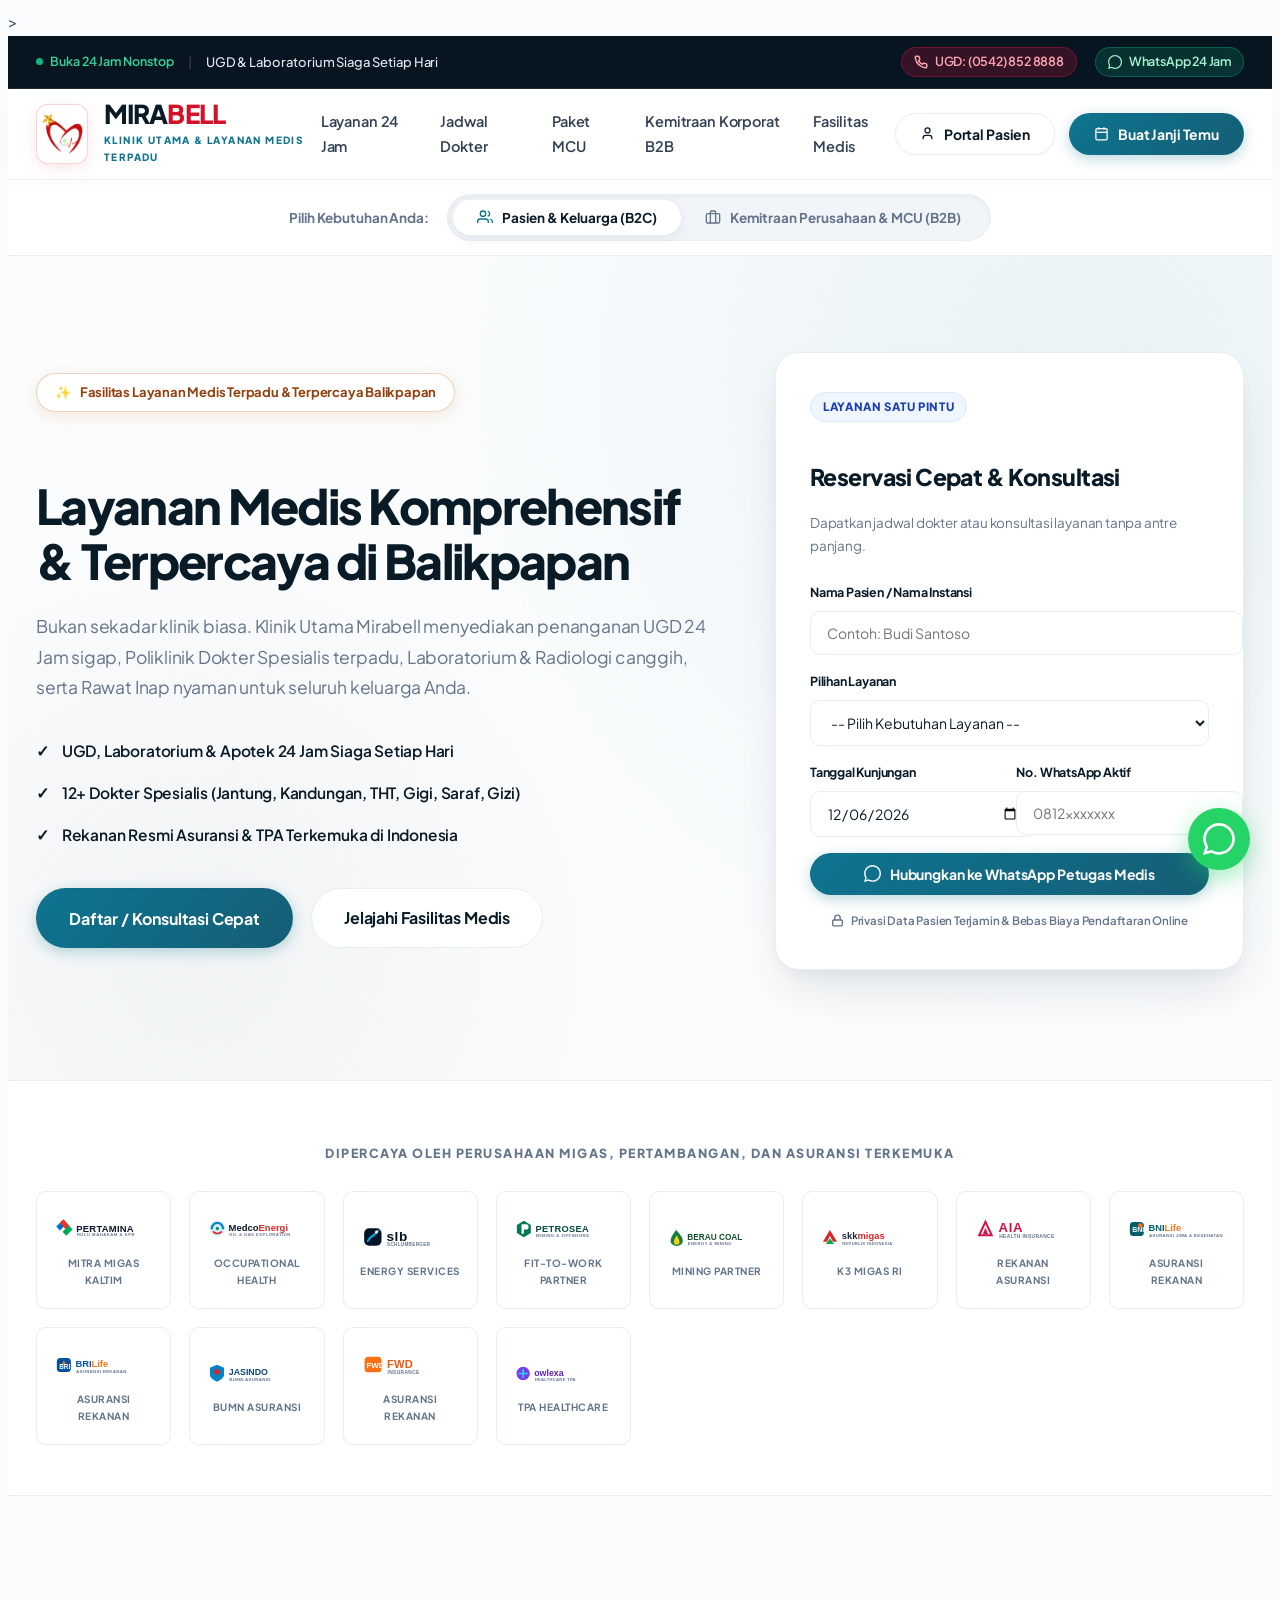
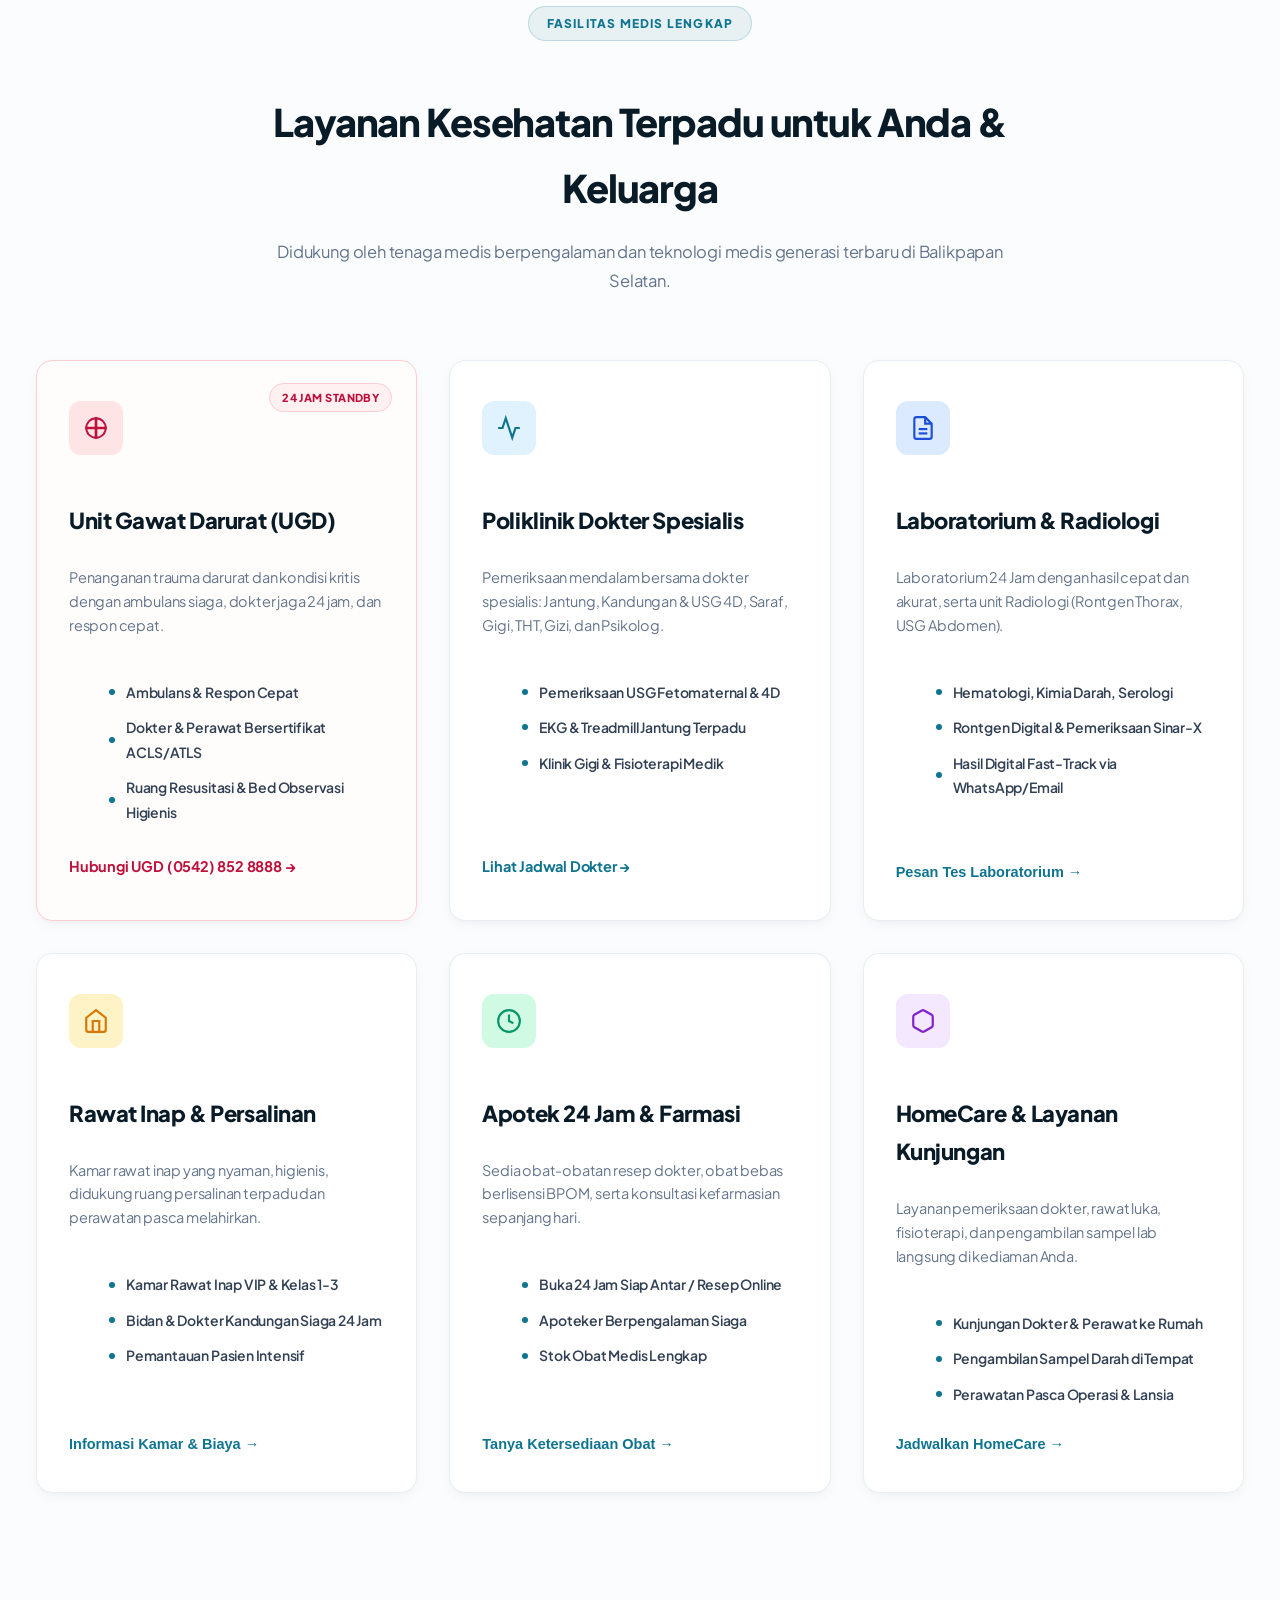
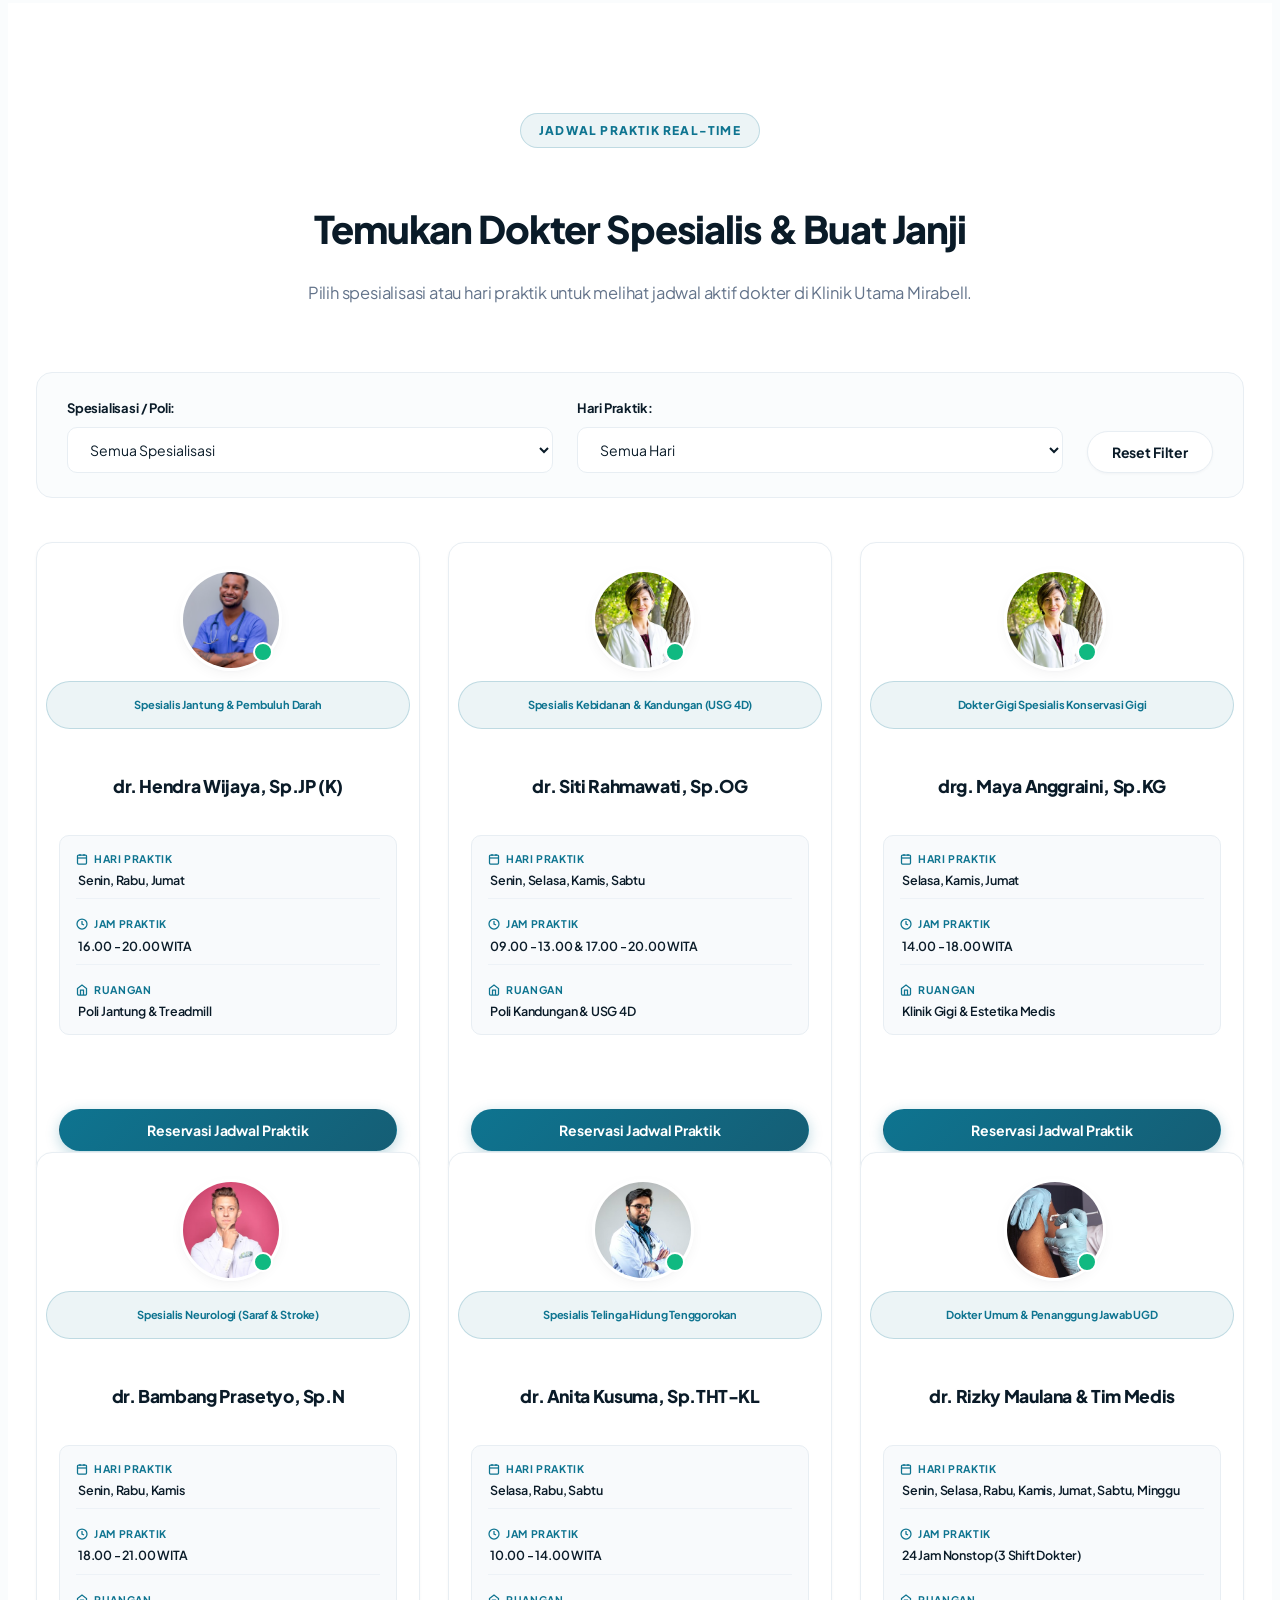
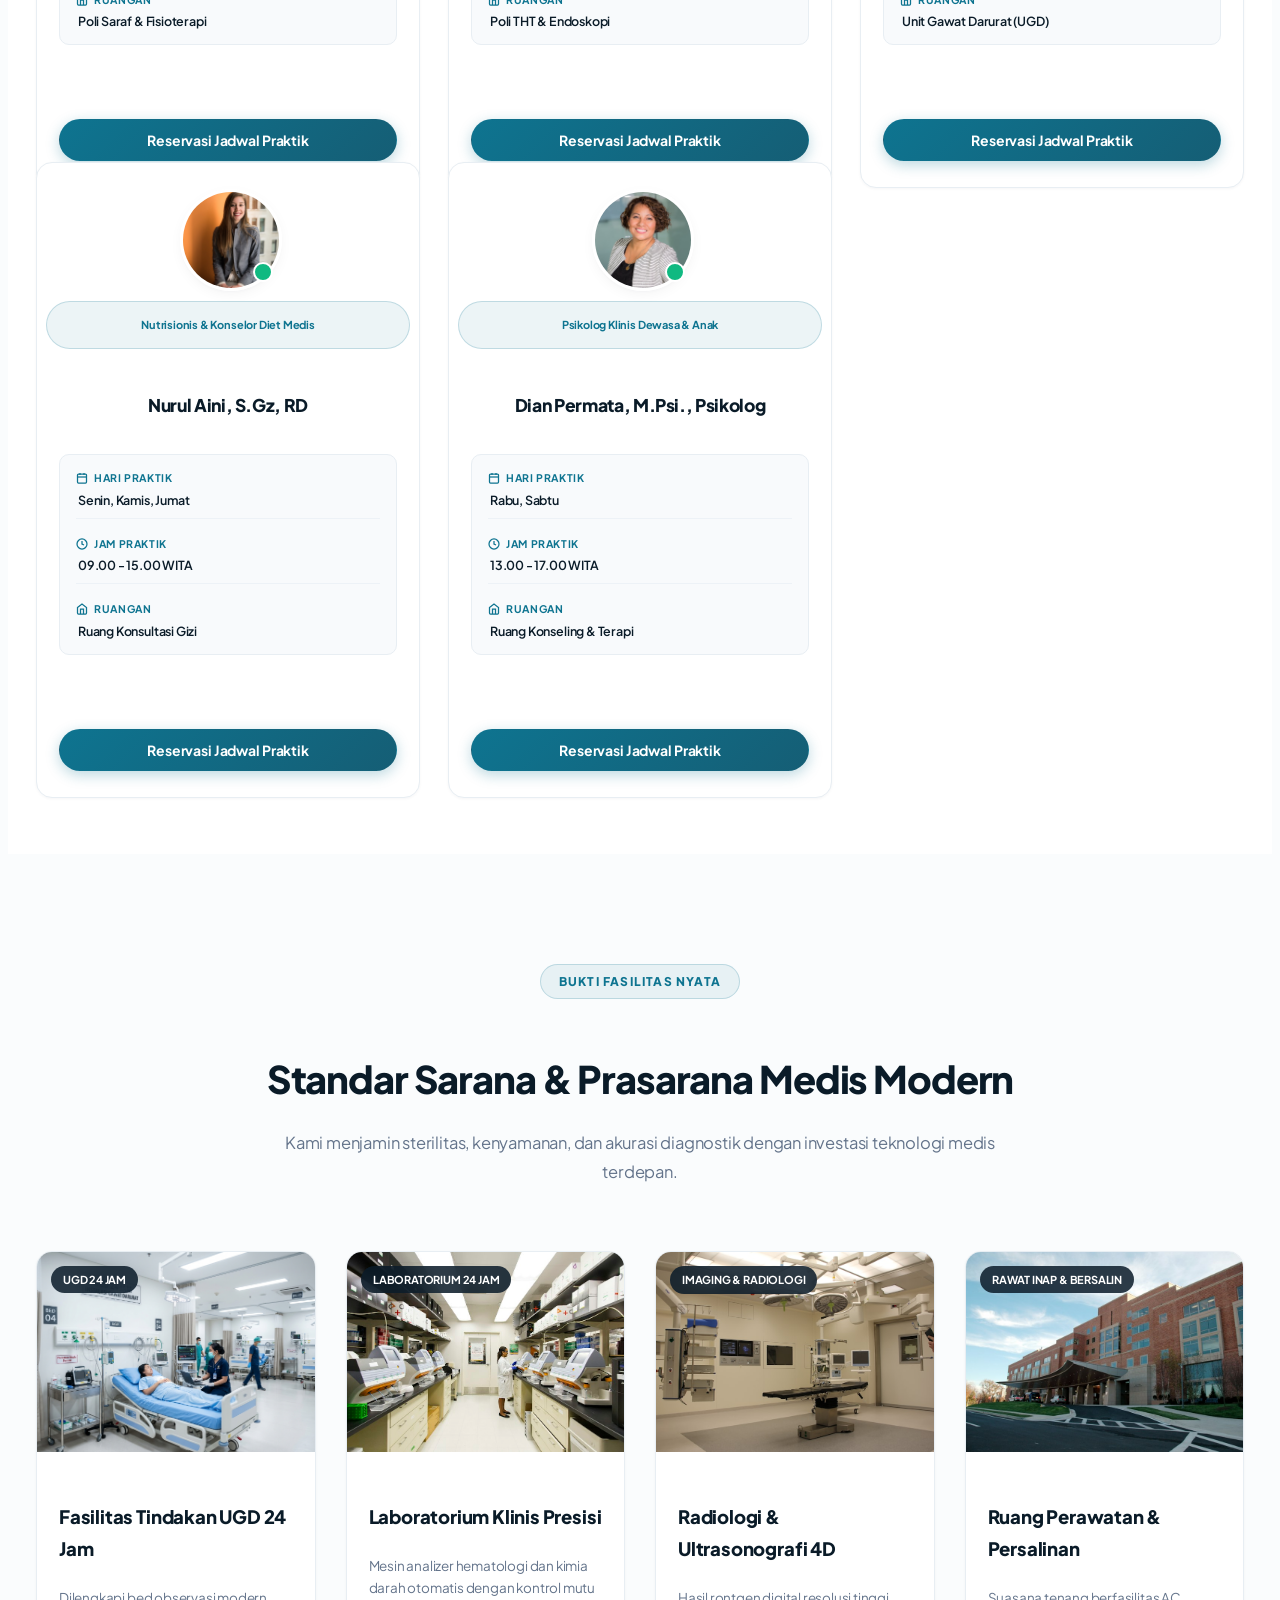
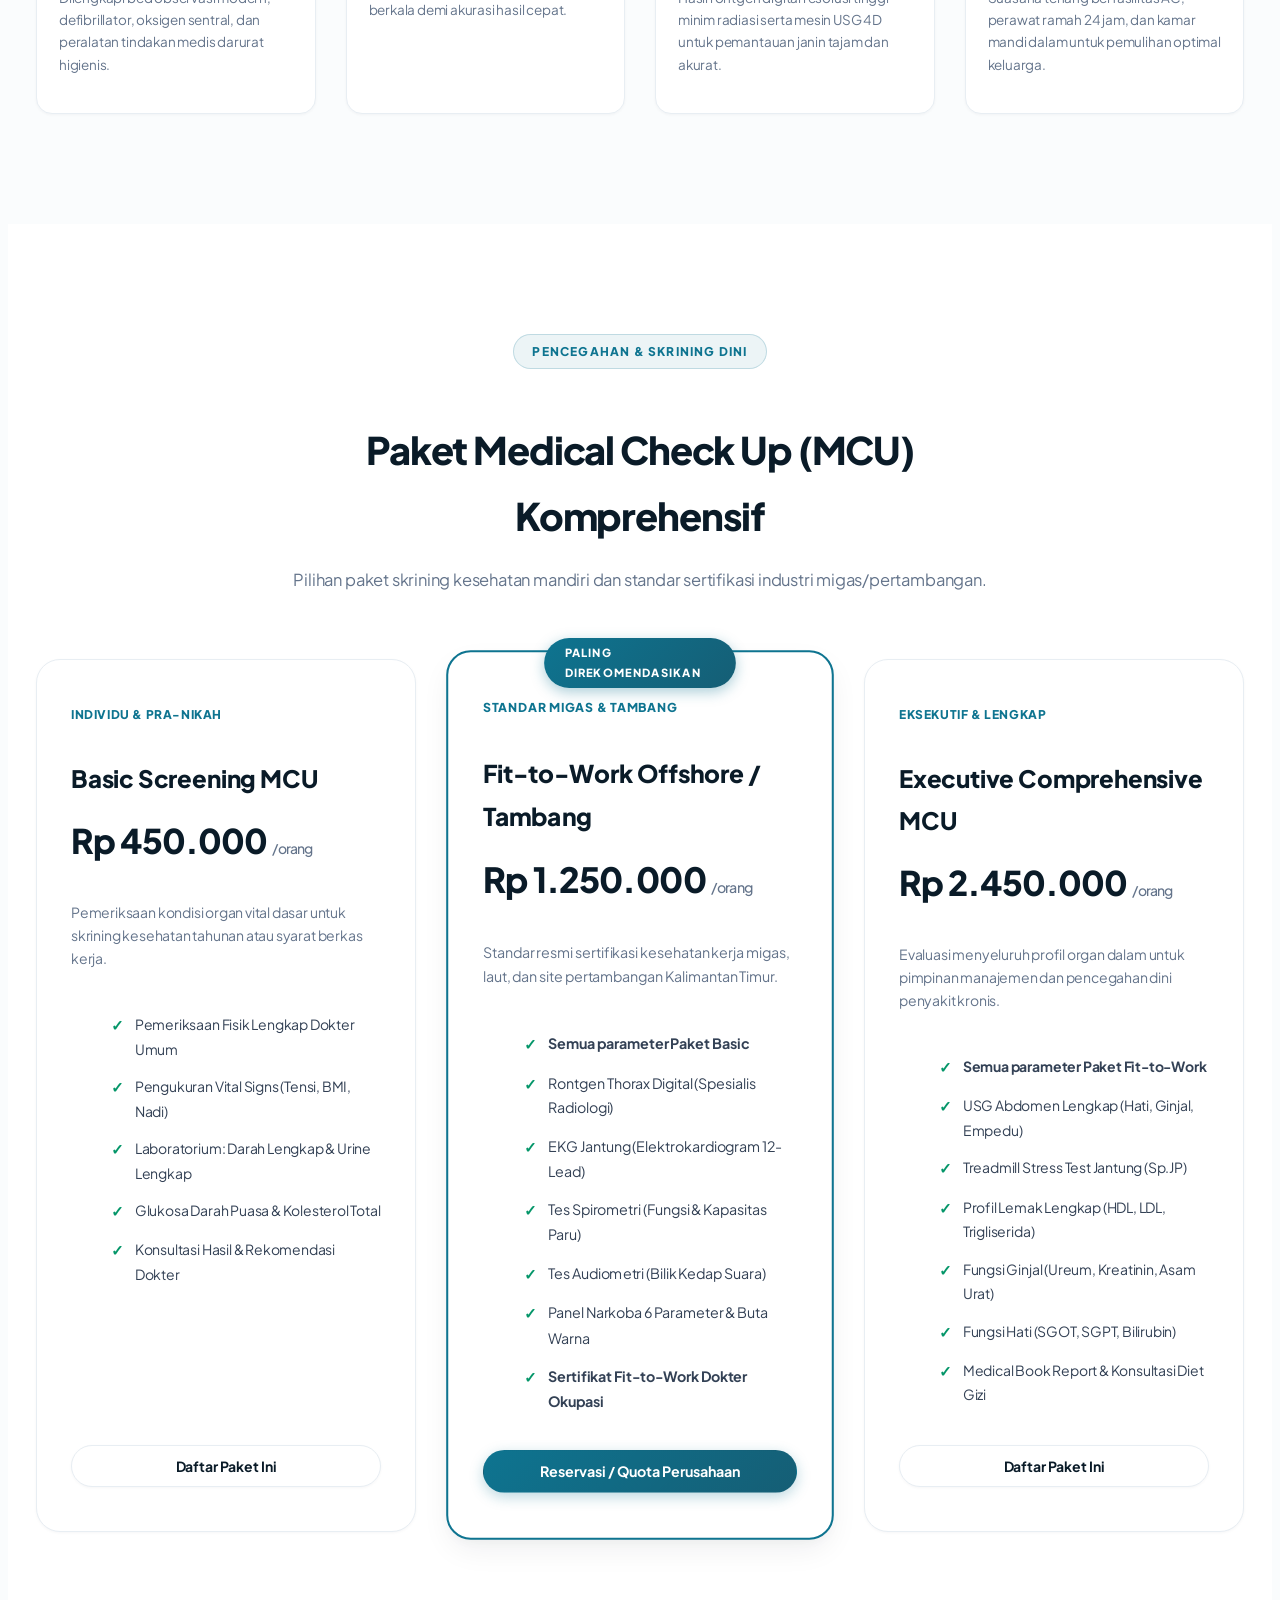
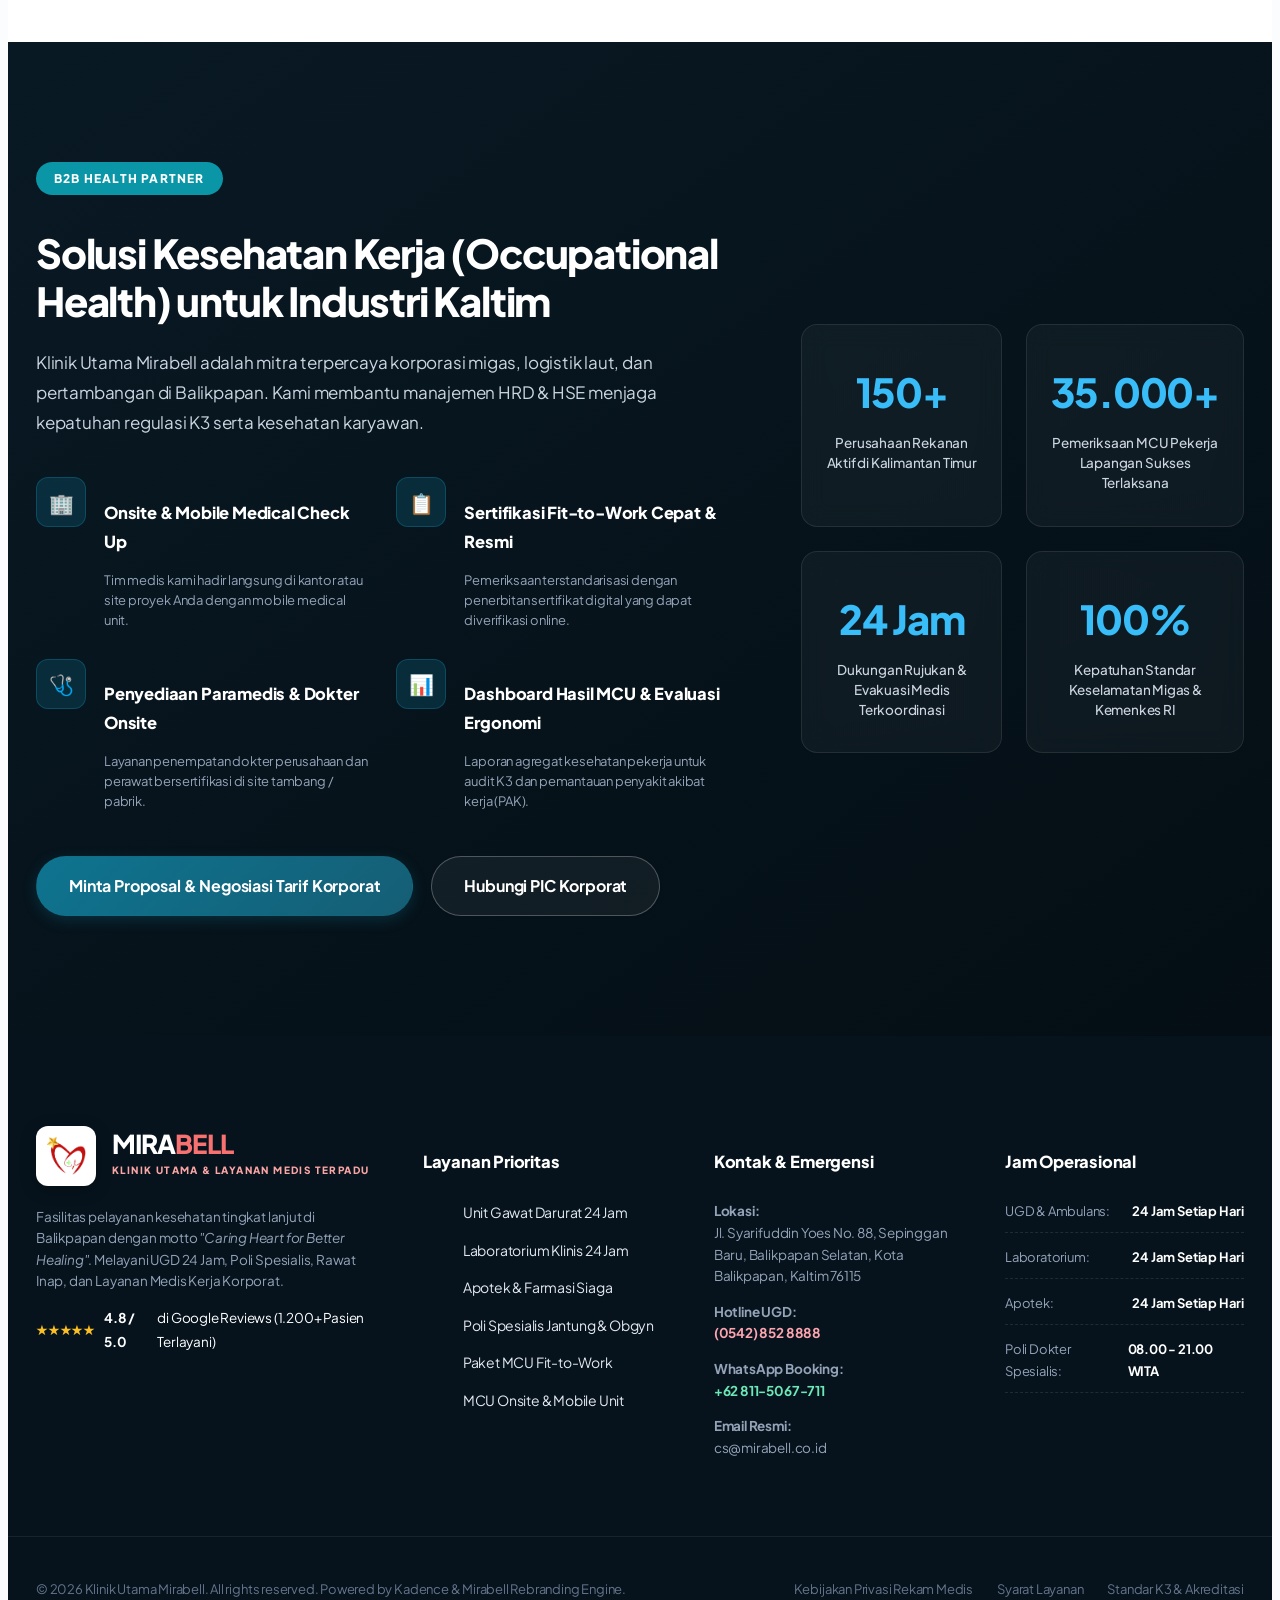
==== commit c98f42df: "feat(brand): terapkan logo orisinal mirabell dengan tipografi lengkap pada website dan showcase" ====
--- a/index.html
+++ b/index.html
@@ -2,7 +2,7 @@
 <html lang="id">
 >
 <head>
-  <link rel="icon" type="image/svg+xml" href="assets/images/brand/mirabell-mark-concept1.svg">
+  <link rel="icon" type="image/png" href="assets/images/brand/mirabel-transparent.png">
   <meta charset="UTF-8">
   <meta name="viewport" content="width=device-width, initial-scale=1.0">
   <title>Klinik Utama Mirabell | Layanan Medis Terpadu & UGD 24 Jam Balikpapan</title>
@@ -87,26 +87,11 @@
     <div class="container header-inner">
       <a href="#" class="brand-logo">
         <div class="logo-symbol">
-          <svg width="30" height="30" viewBox="0 0 100 100" fill="none">
-            <defs>
-              <linearGradient id="sym-teal" x1="0%" y1="0%" x2="100%" y2="100%">
-                <stop offset="0%" stop-color="#38BDF8"/>
-                <stop offset="50%" stop-color="#0E7490"/>
-                <stop offset="100%" stop-color="#14B8A6"/>
-              </linearGradient>
-            </defs>
-            <circle cx="50" cy="50" r="44" fill="none" stroke="url(#sym-teal)" stroke-width="3" stroke-dasharray="8 4" opacity="0.6"/>
-            <path d="M26 68 L26 38 C26 34 29 31 33 33 L46 44 C48 45.5 49 48 49 51 L49 68 C49 70 47 72 45 72 L30 72 C27.8 72 26 70.2 26 68 Z" fill="url(#sym-teal)"/>
-            <path d="M74 68 L74 38 C74 34 71 31 67 33 L54 44 C52 45.5 51 48 51 51 L51 68 C51 70 53 72 55 72 L70 72 C72.2 72 74 70.2 74 68 Z" fill="url(#sym-teal)"/>
-            <path d="M46 26 C46 24 47.8 22 50 22 C52.2 22 54 24 54 26 L54 58 C54 60.2 52.2 62 50 62 C47.8 62 46 60.2 46 58 Z" fill="#FFFFFF"/>
-            <path d="M36 36 C34 36 32 37.8 32 40 C32 42.2 34 44 36 44 L64 44 C66 44 68 42.2 68 40 C68 37.8 66 36 64 36 Z" fill="#FFFFFF" opacity="0.95"/>
-            <circle cx="50" cy="40" r="4.5" fill="#E2C076"/>
-            <circle cx="50" cy="40" r="2" fill="#FFFFFF"/>
-          </svg>
+          <img src="assets/images/brand/mirabel-transparent.png" alt="Logo Klinik Utama Mirabell" width="42" height="42" style="object-fit: contain; display: block;">
         </div>
         <div class="logo-text">
-          <span class="brand-name">MIRABELL</span>
-          <span class="brand-category">KLINIK UTAMA & LAYANAN MEDIS TERPADU</span>
+          <span class="brand-name">MIRA<span style="color: #D3122A;">BELL</span></span>
+          <span class="brand-category">KLINIK UTAMA &amp; LAYANAN MEDIS TERPADU</span>
         </div>
       </a>
 
@@ -651,26 +636,11 @@
       <div class="footer-col about-col">
         <div class="brand-logo footer-logo">
           <div class="logo-symbol">
-          <svg width="30" height="30" viewBox="0 0 100 100" fill="none">
-            <defs>
-              <linearGradient id="sym-teal" x1="0%" y1="0%" x2="100%" y2="100%">
-                <stop offset="0%" stop-color="#38BDF8"/>
-                <stop offset="50%" stop-color="#0E7490"/>
-                <stop offset="100%" stop-color="#14B8A6"/>
-              </linearGradient>
-            </defs>
-            <circle cx="50" cy="50" r="44" fill="none" stroke="url(#sym-teal)" stroke-width="3" stroke-dasharray="8 4" opacity="0.6"/>
-            <path d="M26 68 L26 38 C26 34 29 31 33 33 L46 44 C48 45.5 49 48 49 51 L49 68 C49 70 47 72 45 72 L30 72 C27.8 72 26 70.2 26 68 Z" fill="url(#sym-teal)"/>
-            <path d="M74 68 L74 38 C74 34 71 31 67 33 L54 44 C52 45.5 51 48 51 51 L51 68 C51 70 53 72 55 72 L70 72 C72.2 72 74 70.2 74 68 Z" fill="url(#sym-teal)"/>
-            <path d="M46 26 C46 24 47.8 22 50 22 C52.2 22 54 24 54 26 L54 58 C54 60.2 52.2 62 50 62 C47.8 62 46 60.2 46 58 Z" fill="#FFFFFF"/>
-            <path d="M36 36 C34 36 32 37.8 32 40 C32 42.2 34 44 36 44 L64 44 C66 44 68 42.2 68 40 C68 37.8 66 36 64 36 Z" fill="#FFFFFF" opacity="0.95"/>
-            <circle cx="50" cy="40" r="4.5" fill="#E2C076"/>
-            <circle cx="50" cy="40" r="2" fill="#FFFFFF"/>
-          </svg>
-        </div>
+            <img src="assets/images/brand/mirabel-transparent.png" alt="Logo Klinik Utama Mirabell" width="40" height="40" style="object-fit: contain; display: block;">
+          </div>
           <div class="logo-text">
-            <span class="brand-name">MIRABELL</span>
-            <span class="brand-category">KLINIK UTAMA & LAYANAN MEDIS TERPADU</span>
+            <span class="brand-name" style="color: #FFFFFF;">MIRA<span style="color: #F87171;">BELL</span></span>
+            <span class="brand-category" style="color: #FCA5A5;">KLINIK UTAMA &amp; LAYANAN MEDIS TERPADU</span>
           </div>
         </div>
         <p class="footer-desc">
--- a/assets/css/mirabell-custom.css
+++ b/assets/css/mirabell-custom.css
@@ -211,20 +211,27 @@
 }
 
 .logo-symbol {
-  width: 48px;
-  height: 48px;
-  background: linear-gradient(145deg, #0C2B3A 0%, #061822 100%);
-  border: 1px solid rgba(255, 255, 255, 0.12);
+  width: 50px;
+  height: 50px;
+  background: #FFFFFF;
+  border: 1px solid rgba(211, 18, 42, 0.18);
   border-radius: 12px;
   display: flex;
   align-items: center;
   justify-content: center;
-  box-shadow: 0 8px 20px -4px rgba(10, 27, 40, 0.25);
+  box-shadow: 0 4px 16px -2px rgba(211, 18, 42, 0.14);
   transition: all var(--ease-smooth);
+  padding: 4px;
 }
 .brand-logo:hover .logo-symbol {
   transform: translateY(-2px);
-  box-shadow: 0 12px 24px -4px rgba(14, 116, 144, 0.3);
+  box-shadow: 0 8px 24px -2px rgba(211, 18, 42, 0.25);
+  border-color: rgba(211, 18, 42, 0.35);
+}
+.footer-logo .logo-symbol {
+  background: #FFFFFF;
+  border: 1px solid rgba(255, 255, 255, 0.3);
+  box-shadow: 0 4px 16px rgba(0, 0, 0, 0.3);
 }
 
 .logo-text {
